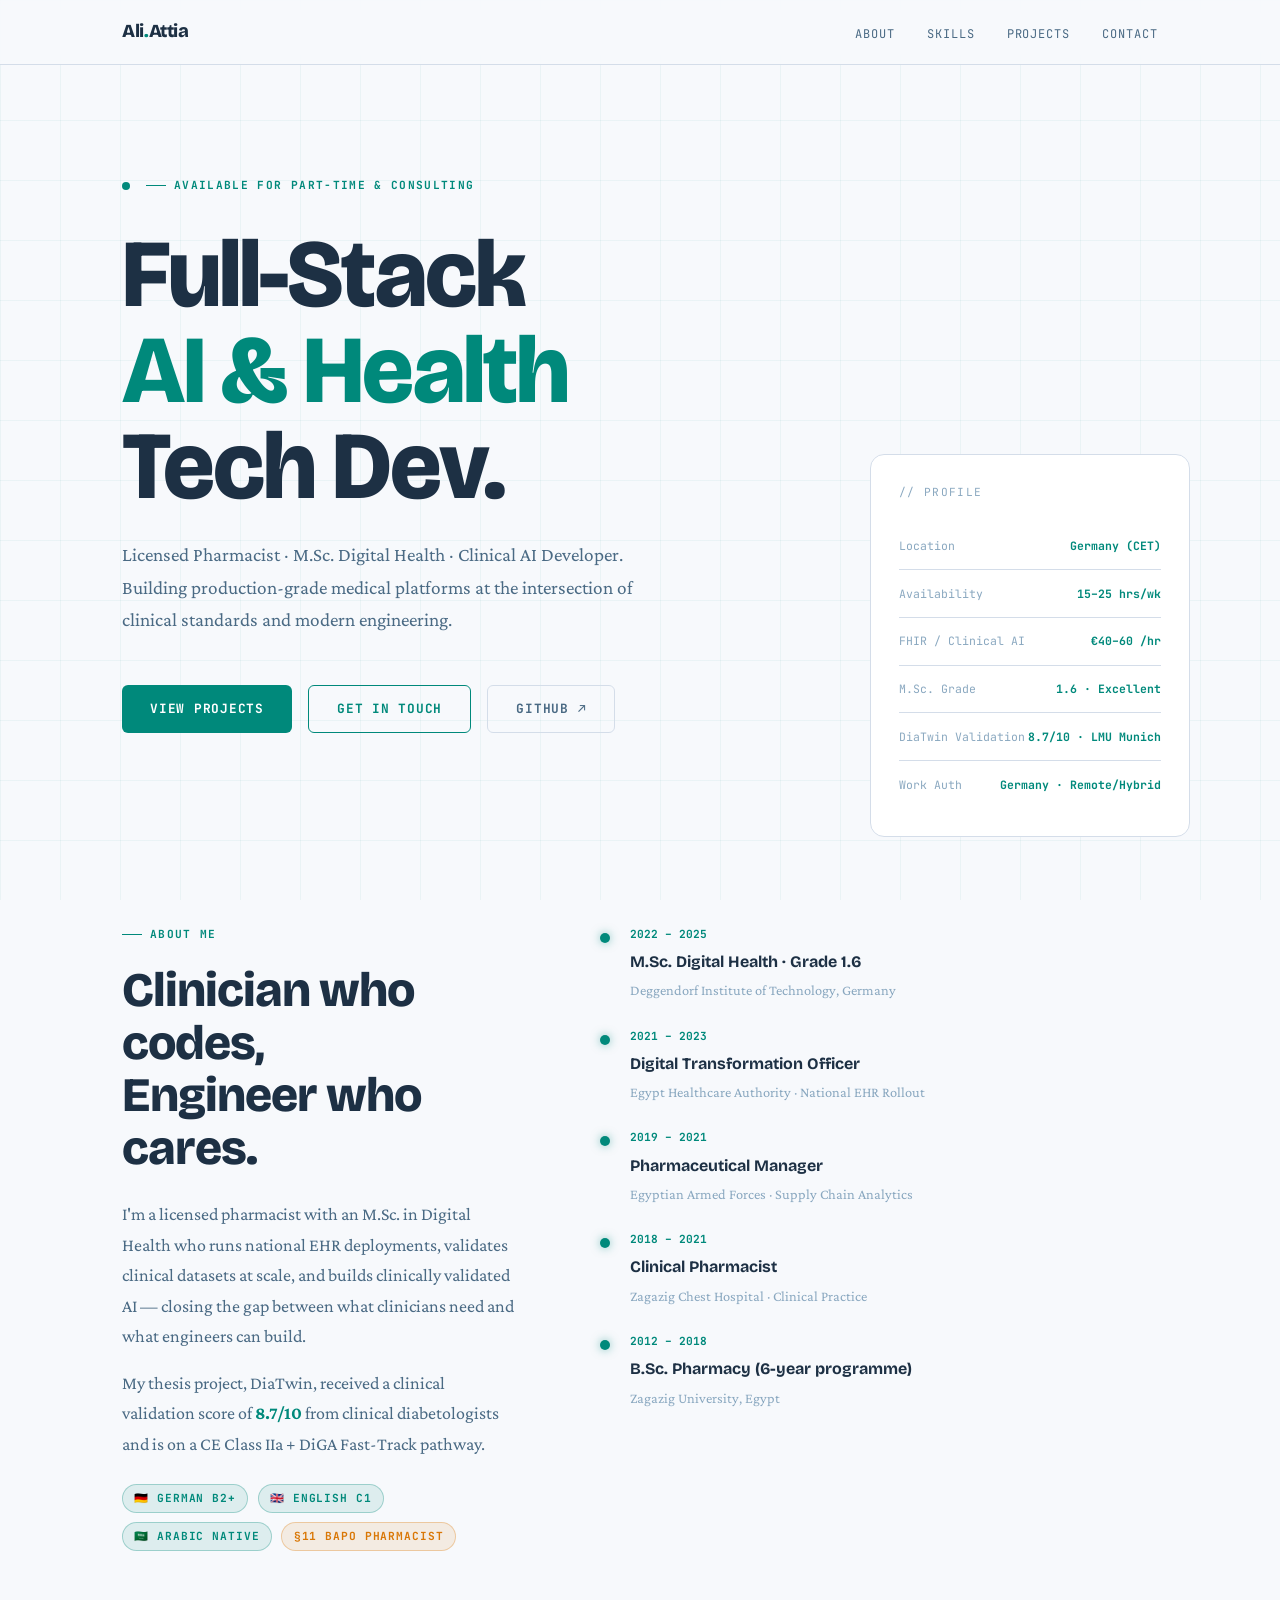
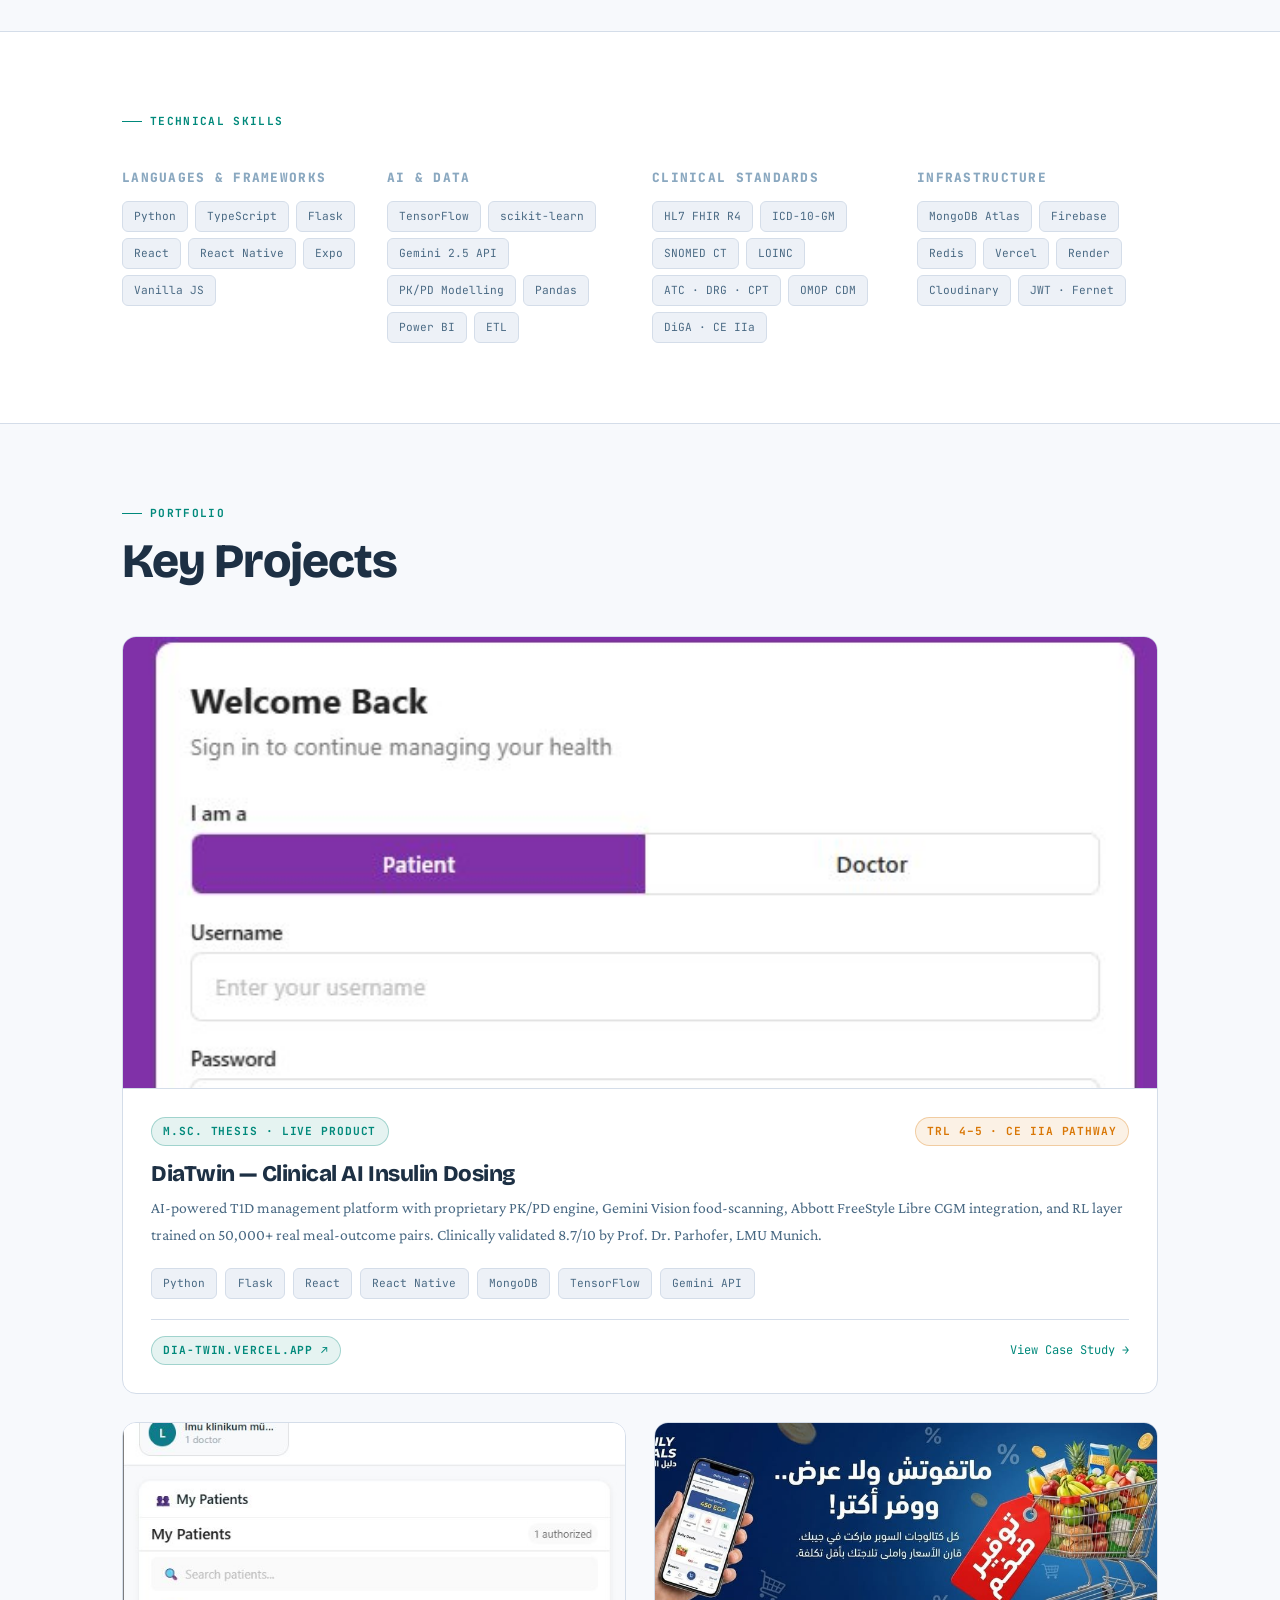
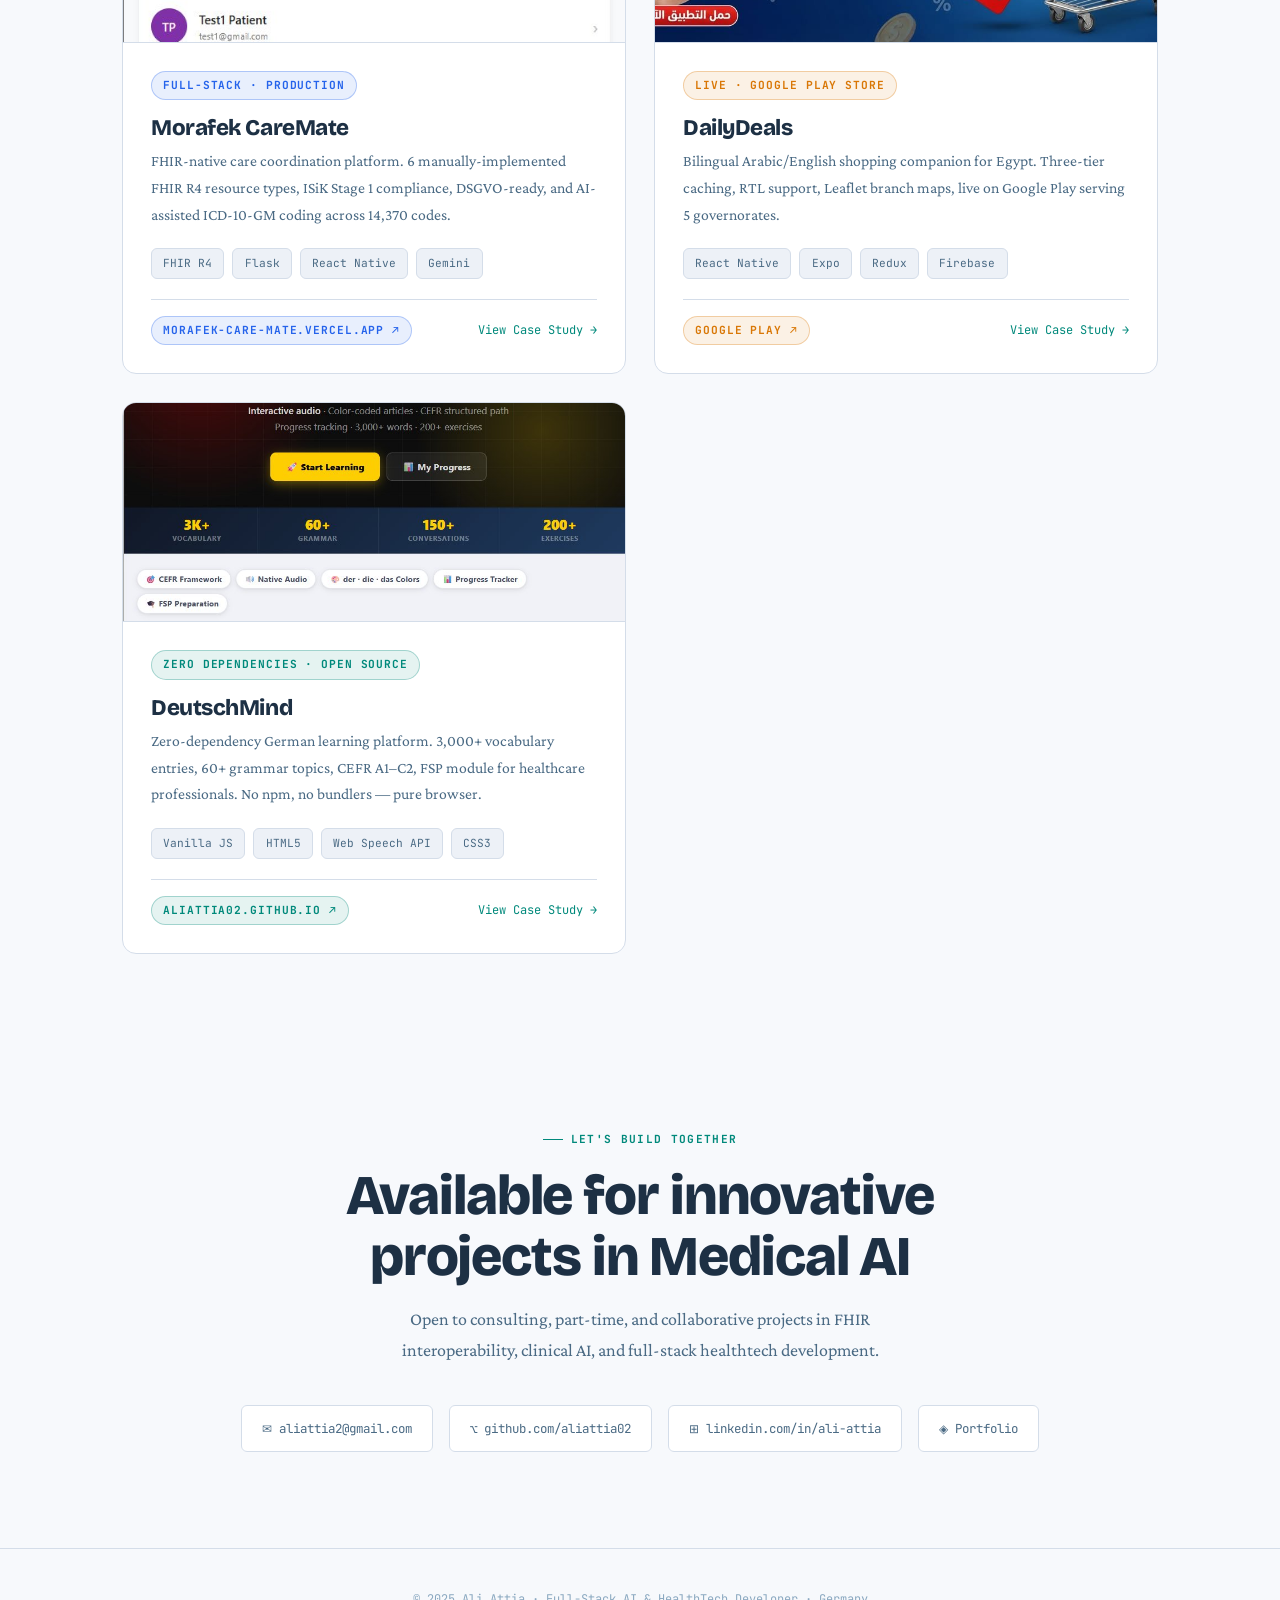
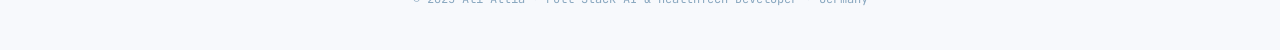
==== index.html @ bc8cb3c3 "Merge pull request #4 from aliattia02/copilot/update-images-in-doc-folder Redistribute docs/screensh" ====
<!DOCTYPE html>
<html lang="en">
<head>
  <meta charset="UTF-8" />
  <meta name="viewport" content="width=device-width, initial-scale=1.0" />
  <title>Ali Attia — Full-Stack AI & HealthTech Developer</title>
  <meta name="description" content="Licensed pharmacist and M.Sc. Digital Health graduate specialising in AI-powered medical platforms, FHIR R4 interoperability, and full-stack development." />
  <link rel="stylesheet" href="style.css" />
  <style>
    /* ── Hero ─────────────────────────────── */
    .hero {
      padding: 11rem 0 7rem;
      position: relative;
    }

    .hero-eyebrow {
      display: flex;
      align-items: center;
      gap: 1rem;
      margin-bottom: 2rem;
    }

    .online-dot {
      width: 8px;
      height: 8px;
      border-radius: 50%;
      background: var(--teal);
      animation: pulse 2.5s ease infinite;
    }

    .hero h1 {
      font-size: clamp(3rem, 8vw, 6rem);
      margin-bottom: 1.5rem;
      line-height: 1;
    }

    .hero h1 em {
      font-style: normal;
      color: var(--teal);
    }

    .hero-sub {
      font-size: 1.2rem;
      color: var(--text-2);
      max-width: 560px;
      margin-bottom: 3rem;
    }

    .hero-cta {
      display: flex;
      flex-wrap: wrap;
      gap: 1rem;
    }

    /* Right-side floating card */
    .hero-card {
      position: absolute;
      right: 0;
      top: 50%;
      transform: translateY(-50%);
      width: 320px;
      background: var(--bg-2);
      border: 1px solid var(--border);
      border-radius: 14px;
      padding: 1.75rem;
    }

    .hero-card-title {
      font-family: var(--font-mono);
      font-size: .7rem;
      color: var(--text-3);
      letter-spacing: .12em;
      text-transform: uppercase;
      margin-bottom: 1.25rem;
    }

    .hero-stat-row {
      display: flex;
      justify-content: space-between;
      padding: .85rem 0;
      border-bottom: 1px solid var(--border);
    }

    .hero-stat-row:last-child { border-bottom: none; }

    .hero-stat-key {
      font-family: var(--font-mono);
      font-size: .72rem;
      color: var(--text-3);
    }

    .hero-stat-val {
      font-family: var(--font-mono);
      font-size: .72rem;
      color: var(--teal);
      font-weight: 700;
    }

    /* ── About ────────────────────────────── */
    .about-grid {
      display: grid;
      grid-template-columns: 1fr 1.4fr;
      gap: 5rem;
      align-items: start;
    }

    .about-left h2 {
      font-size: clamp(2rem, 4vw, 3rem);
      margin-bottom: 1.5rem;
    }

    .about-left p {
      color: var(--text-2);
      margin-bottom: 1rem;
    }

    .badge-row {
      display: flex;
      flex-wrap: wrap;
      gap: .6rem;
      margin-top: 1.5rem;
    }

    .about-timeline {
      display: flex;
      flex-direction: column;
      gap: 1.5rem;
    }

    .timeline-item {
      display: flex;
      gap: 1.25rem;
      align-items: flex-start;
    }

    .timeline-dot {
      width: 10px;
      height: 10px;
      border-radius: 50%;
      background: var(--teal);
      margin-top: .5rem;
      flex-shrink: 0;
      box-shadow: 0 0 10px rgba(0,137,123,.5);
    }

    .timeline-year {
      font-family: var(--font-mono);
      font-size: .7rem;
      color: var(--teal);
      margin-bottom: .25rem;
      font-weight: 700;
    }

    .timeline-title {
      font-family: var(--font-head);
      font-weight: 700;
      font-size: 1rem;
      color: var(--white);
      margin-bottom: .2rem;
    }

    .timeline-org {
      font-size: .9rem;
      color: var(--text-3);
    }

    /* ── Skills ───────────────────────────── */
    .skills-section { background: var(--bg-2); border-top: 1px solid var(--border); border-bottom: 1px solid var(--border); }

    .skills-grid {
      display: grid;
      grid-template-columns: repeat(auto-fit, minmax(220px, 1fr));
      gap: 1.5rem;
    }

    .skill-group h4 {
      font-size: .8rem;
      font-family: var(--font-mono);
      color: var(--text-3);
      letter-spacing: .1em;
      text-transform: uppercase;
      margin-bottom: 1rem;
    }

    .skill-group .chips { gap: .4rem; }

    /* ── Projects ─────────────────────────── */
    .projects-grid {
      display: grid;
      grid-template-columns: repeat(2, 1fr);
      gap: 1.75rem;
    }

    .project-card {
      background: var(--bg-2);
      border: 1px solid var(--border);
      border-radius: 14px;
      overflow: hidden;
      transition: all .35s;
      text-decoration: none;
      display: block;
    }

    .project-card:hover {
      border-color: var(--teal-dim);
      transform: translateY(-6px);
      box-shadow: var(--glow);
    }

    .project-card.featured {
      grid-column: 1 / -1;
    }

    .project-thumb {
      width: 100%;
      aspect-ratio: 16/7;
      background: var(--bg-3);
      border-bottom: 1px solid var(--border);
      display: flex;
      align-items: center;
      justify-content: center;
      position: relative;
      overflow: hidden;
    }

    .project-thumb-inner {
      font-family: var(--font-mono);
      font-size: .7rem;
      color: var(--text-3);
      text-align: center;
    }

    .project-thumb-icon {
      font-size: 2.5rem;
      margin-bottom: .5rem;
      display: block;
    }

    /* Gradient accents per project */
    .project-card[data-color="teal"] .project-thumb {
      background: linear-gradient(135deg, #e8f5f3 0%, #b2dfdb 60%, #80cbc4 100%);
    }
    .project-card[data-color="blue"] .project-thumb {
      background: linear-gradient(135deg, #e8f0fe 0%, #c5d8f8 60%, #93b8f4 100%);
    }
    .project-card[data-color="amber"] .project-thumb {
      background: linear-gradient(135deg, #fef9e8 0%, #fde8b0 60%, #fcd57a 100%);
    }
    .project-card[data-color="green"] .project-thumb {
      background: linear-gradient(135deg, #e8f5e9 0%, #b3ddb6 60%, #81c784 100%);
    }

    .project-body {
      padding: 1.75rem;
    }

    .project-meta {
      display: flex;
      align-items: center;
      justify-content: space-between;
      margin-bottom: 1rem;
    }

    .project-body h3 {
      font-size: 1.4rem;
      margin-bottom: .5rem;
      color: var(--white);
    }

    .project-body p {
      font-size: .98rem;
      color: var(--text-2);
      margin-bottom: 1.25rem;
    }

    .project-footer {
      display: flex;
      align-items: center;
      justify-content: space-between;
      padding-top: 1rem;
      border-top: 1px solid var(--border);
    }

    .project-arrow {
      font-family: var(--font-mono);
      font-size: .75rem;
      color: var(--teal);
      display: flex;
      align-items: center;
      gap: .4rem;
    }

    /* ── Contact ──────────────────────────── */
    .contact-section {
      text-align: center;
      padding: 6rem 0;
    }

    .contact-section h2 {
      font-size: clamp(2rem, 5vw, 3.5rem);
      margin-bottom: 1rem;
    }

    .contact-section p {
      color: var(--text-2);
      max-width: 500px;
      margin: 0 auto 2.5rem;
    }

    .contact-links {
      display: flex;
      justify-content: center;
      flex-wrap: wrap;
      gap: 1rem;
    }

    .contact-item {
      display: flex;
      align-items: center;
      gap: .5rem;
      font-family: var(--font-mono);
      font-size: .78rem;
      color: var(--text-2);
      background: var(--bg-2);
      border: 1px solid var(--border);
      border-radius: var(--radius);
      padding: .75rem 1.25rem;
      transition: all .25s;
    }

    .contact-item:hover {
      color: var(--teal);
      border-color: var(--teal-dim);
      transform: translateY(-2px);
    }

    @media (max-width: 900px) {
      .about-grid { grid-template-columns: 1fr; gap: 3rem; }
      .projects-grid { grid-template-columns: 1fr; }
      .project-card.featured { grid-column: auto; }
      .hero-card { display: none; }
      .hero h1 { font-size: 2.8rem; }
    }
  </style>
</head>
<body>

  <!-- NAV -->
  <nav>
    <div class="nav-inner">
      <div class="nav-logo">Ali<span>.</span>Attia</div>
      <ul class="nav-links">
        <li><a href="#about">About</a></li>
        <li><a href="#skills">Skills</a></li>
        <li><a href="#projects">Projects</a></li>
        <li><a href="#contact">Contact</a></li>
      </ul>
    </div>
  </nav>

  <!-- HERO -->
  <section class="hero">
    <div class="container" style="position:relative;">
      <div class="hero-eyebrow fade-up">
        <div class="online-dot"></div>
        <span class="label" style="margin:0; font-size:.7rem;">Available for Part-Time &amp; Consulting</span>
      </div>

      <h1 class="fade-up-2">
        Full-Stack<br>
        <em>AI &amp; Health</em><br>
        Tech Dev.
      </h1>

      <p class="hero-sub fade-up-3">
        Licensed Pharmacist · M.Sc. Digital Health · Clinical AI Developer.
        Building production-grade medical platforms at the intersection of clinical
        standards and modern engineering.
      </p>

      <div class="hero-cta fade-up-4">
        <a href="#projects" class="btn btn-primary">View Projects</a>
        <a href="mailto:aliattia2@gmail.com" class="btn btn-outline">Get In Touch</a>
        <a href="https://github.com/aliattia02" target="_blank" rel="noopener" class="btn btn-ghost">GitHub ↗</a>
      </div>

      <!-- Floating info card -->
      <div class="hero-card fade-up-4">
        <div class="hero-card-title">// Profile</div>
        <div class="hero-stat-row">
          <span class="hero-stat-key">Location</span>
          <span class="hero-stat-val">Germany (CET)</span>
        </div>
        <div class="hero-stat-row">
          <span class="hero-stat-key">Availability</span>
          <span class="hero-stat-val">15–25 hrs/wk</span>
        </div>
        <div class="hero-stat-row">
          <span class="hero-stat-key">FHIR / Clinical AI</span>
          <span class="hero-stat-val">€40–60 /hr</span>
        </div>
        <div class="hero-stat-row">
          <span class="hero-stat-key">M.Sc. Grade</span>
          <span class="hero-stat-val">1.6 · Excellent</span>
        </div>
        <div class="hero-stat-row">
          <span class="hero-stat-key">DiaTwin Validation</span>
          <span class="hero-stat-val">8.7/10 · LMU Munich</span>
        </div>
        <div class="hero-stat-row">
          <span class="hero-stat-key">Work Auth</span>
          <span class="hero-stat-val">Germany · Remote/Hybrid</span>
        </div>
      </div>
    </div>
  </section>

  <!-- ABOUT -->
  <section id="about">
    <div class="container">
      <div class="about-grid">
        <div class="about-left">
          <div class="label" style="margin-bottom:1.25rem;">About Me</div>
          <h2>Clinician who codes,<br>Engineer who cares.</h2>
          <p>
            I'm a licensed pharmacist with an M.Sc. in Digital Health who runs national EHR
            deployments, validates clinical datasets at scale, and builds clinically validated
            AI — closing the gap between what clinicians need and what engineers can build.
          </p>
          <p>
            My thesis project, DiaTwin, received a clinical validation score of
            <strong style="color:var(--teal)">8.7/10</strong> from clinical diabetologists
            and is on a CE Class IIa + DiGA Fast-Track pathway.
          </p>
          <div class="badge-row">
            <span class="tag">🇩🇪 German B2+</span>
            <span class="tag">🇬🇧 English C1</span>
            <span class="tag">🇸🇦 Arabic Native</span>
            <span class="tag amber">§11 BApO Pharmacist</span>
          </div>
        </div>

        <div class="about-timeline">
          <div class="timeline-item">
            <div class="timeline-dot"></div>
            <div>
              <div class="timeline-year">2022 – 2025</div>
              <div class="timeline-title">M.Sc. Digital Health · Grade 1.6</div>
              <div class="timeline-org">Deggendorf Institute of Technology, Germany</div>
            </div>
          </div>
          <div class="timeline-item">
            <div class="timeline-dot"></div>
            <div>
              <div class="timeline-year">2021 – 2023</div>
              <div class="timeline-title">Digital Transformation Officer</div>
              <div class="timeline-org">Egypt Healthcare Authority · National EHR Rollout</div>
            </div>
          </div>
          <div class="timeline-item">
            <div class="timeline-dot"></div>
            <div>
              <div class="timeline-year">2019 – 2021</div>
              <div class="timeline-title">Pharmaceutical Manager</div>
              <div class="timeline-org">Egyptian Armed Forces · Supply Chain Analytics</div>
            </div>
          </div>
          <div class="timeline-item">
            <div class="timeline-dot"></div>
            <div>
              <div class="timeline-year">2018 – 2021</div>
              <div class="timeline-title">Clinical Pharmacist</div>
              <div class="timeline-org">Zagazig Chest Hospital · Clinical Practice</div>
            </div>
          </div>
          <div class="timeline-item">
            <div class="timeline-dot"></div>
            <div>
              <div class="timeline-year">2012 – 2018</div>
              <div class="timeline-title">B.Sc. Pharmacy (6-year programme)</div>
              <div class="timeline-org">Zagazig University, Egypt</div>
            </div>
          </div>
        </div>
      </div>
    </div>
  </section>

  <!-- SKILLS -->
  <section id="skills" class="skills-section">
    <div class="container">
      <div class="label" style="margin-bottom:2.5rem;">Technical Skills</div>
      <div class="skills-grid">
        <div class="skill-group">
          <h4>Languages &amp; Frameworks</h4>
          <div class="chips">
            <span class="chip">Python</span>
            <span class="chip">TypeScript</span>
            <span class="chip">Flask</span>
            <span class="chip">React</span>
            <span class="chip">React Native</span>
            <span class="chip">Expo</span>
            <span class="chip">Vanilla JS</span>
          </div>
        </div>
        <div class="skill-group">
          <h4>AI &amp; Data</h4>
          <div class="chips">
            <span class="chip">TensorFlow</span>
            <span class="chip">scikit-learn</span>
            <span class="chip">Gemini 2.5 API</span>
            <span class="chip">PK/PD Modelling</span>
            <span class="chip">Pandas</span>
            <span class="chip">Power BI</span>
            <span class="chip">ETL</span>
          </div>
        </div>
        <div class="skill-group">
          <h4>Clinical Standards</h4>
          <div class="chips">
            <span class="chip">HL7 FHIR R4</span>
            <span class="chip">ICD-10-GM</span>
            <span class="chip">SNOMED CT</span>
            <span class="chip">LOINC</span>
            <span class="chip">ATC · DRG · CPT</span>
            <span class="chip">OMOP CDM</span>
            <span class="chip">DiGA · CE IIa</span>
          </div>
        </div>
        <div class="skill-group">
          <h4>Infrastructure</h4>
          <div class="chips">
            <span class="chip">MongoDB Atlas</span>
            <span class="chip">Firebase</span>
            <span class="chip">Redis</span>
            <span class="chip">Vercel</span>
            <span class="chip">Render</span>
            <span class="chip">Cloudinary</span>
            <span class="chip">JWT · Fernet</span>
          </div>
        </div>
      </div>
    </div>
  </section>

  <!-- PROJECTS -->
  <section id="projects">
    <div class="container">
      <div class="label" style="margin-bottom:.75rem;">Portfolio</div>
      <h2 style="font-size:clamp(2rem,4vw,3rem); margin-bottom:3rem;">Key Projects</h2>

      <div class="projects-grid">

        <!-- DiaTwin — featured -->
        <a href="diatwin.html" class="project-card featured" data-color="teal">
          <div class="project-thumb">
            <img src="docs/screenshots/diatwin/diatwin-hero.png" alt="DiaTwin — Clinical AI Insulin Dosing" style="width:100%;height:100%;object-fit:cover;">
          </div>
          <div class="project-body">
            <div class="project-meta">
              <span class="tag">M.Sc. Thesis · Live Product</span>
              <span class="tag amber">TRL 4–5 · CE IIa Pathway</span>
            </div>
            <h3>DiaTwin — Clinical AI Insulin Dosing</h3>
            <p>
              AI-powered T1D management platform with proprietary PK/PD engine, Gemini Vision
              food-scanning, Abbott FreeStyle Libre CGM integration, and RL layer trained on
              50,000+ real meal-outcome pairs. Clinically validated 8.7/10 by Prof. Dr. Parhofer, LMU Munich.
            </p>
            <div class="chips" style="margin-bottom:1.25rem;">
              <span class="chip">Python</span><span class="chip">Flask</span><span class="chip">React</span>
              <span class="chip">React Native</span><span class="chip">MongoDB</span>
              <span class="chip">TensorFlow</span><span class="chip">Gemini API</span>
            </div>
            <div class="project-footer">
              <div class="chips">
                <span class="tag">dia-twin.vercel.app ↗</span>
              </div>
              <span class="project-arrow">View Case Study →</span>
            </div>
          </div>
        </a>

        <!-- Morafek CareMate -->
        <a href="morafek.html" class="project-card" data-color="blue">
          <div class="project-thumb">
            <img src="docs/screenshots/morafek/morafek-doctor-dashboard.png" alt="Morafek CareMate — Doctor Dashboard" style="width:100%;height:100%;object-fit:cover;">
          </div>
          <div class="project-body">
            <div class="project-meta">
              <span class="tag blue">Full-Stack · Production</span>
            </div>
            <h3>Morafek CareMate</h3>
            <p>
              FHIR-native care coordination platform. 6 manually-implemented FHIR R4 resource types,
              ISiK Stage 1 compliance, DSGVO-ready, and AI-assisted ICD-10-GM coding across 14,370 codes.
            </p>
            <div class="chips" style="margin-bottom:1.25rem;">
              <span class="chip">FHIR R4</span><span class="chip">Flask</span>
              <span class="chip">React Native</span><span class="chip">Gemini</span>
            </div>
            <div class="project-footer">
              <span class="tag blue">morafek-care-mate.vercel.app ↗</span>
              <span class="project-arrow">View Case Study →</span>
            </div>
          </div>
        </a>

        <!-- DailyDeals -->
        <a href="dailydeals.html" class="project-card" data-color="amber">
          <div class="project-thumb">
            <img src="docs/screenshots/dailydeals/dailydeals-hero.png" alt="DailyDeals — Smart Shopping Companion" style="width:100%;height:100%;object-fit:cover;">
          </div>
          <div class="project-body">
            <div class="project-meta">
              <span class="tag amber">Live · Google Play Store</span>
            </div>
            <h3>DailyDeals</h3>
            <p>
              Bilingual Arabic/English shopping companion for Egypt. Three-tier caching,
              RTL support, Leaflet branch maps, live on Google Play serving 5 governorates.
            </p>
            <div class="chips" style="margin-bottom:1.25rem;">
              <span class="chip">React Native</span><span class="chip">Expo</span>
              <span class="chip">Redux</span><span class="chip">Firebase</span>
            </div>
            <div class="project-footer">
              <span class="tag amber">Google Play ↗</span>
              <span class="project-arrow">View Case Study →</span>
            </div>
          </div>
        </a>

        <!-- DeutschMind -->
        <a href="deutschmind.html" class="project-card" data-color="green">
          <div class="project-thumb">
            <img src="docs/screenshots/deutschmind/deutschmind-hero.png" alt="DeutschMind — German Learning Platform" style="width:100%;height:100%;object-fit:cover;">
          </div>
          <div class="project-body">
            <div class="project-meta">
              <span class="tag">Zero Dependencies · Open Source</span>
            </div>
            <h3>DeutschMind</h3>
            <p>
              Zero-dependency German learning platform. 3,000+ vocabulary entries, 60+ grammar topics,
              CEFR A1–C2, FSP module for healthcare professionals. No npm, no bundlers — pure browser.
            </p>
            <div class="chips" style="margin-bottom:1.25rem;">
              <span class="chip">Vanilla JS</span><span class="chip">HTML5</span>
              <span class="chip">Web Speech API</span><span class="chip">CSS3</span>
            </div>
            <div class="project-footer">
              <span class="tag">aliattia02.github.io ↗</span>
              <span class="project-arrow">View Case Study →</span>
            </div>
          </div>
        </a>

      </div>
    </div>
  </section>

  <!-- CONTACT -->
  <section id="contact" class="contact-section">
    <div class="container">
      <div class="label" style="margin-bottom:1rem; justify-content:center;">Let's Build Together</div>
      <h2>Available for innovative<br>projects in Medical AI</h2>
      <p>
        Open to consulting, part-time, and collaborative projects in FHIR interoperability,
        clinical AI, and full-stack healthtech development.
      </p>
      <div class="contact-links">
        <a href="mailto:aliattia2@gmail.com" class="contact-item">
          ✉ aliattia2@gmail.com
        </a>
        <a href="https://github.com/aliattia02" target="_blank" rel="noopener" class="contact-item">
          ⌥ github.com/aliattia02
        </a>
        <a href="https://linkedin.com/in/ali-attia-74748bb4" target="_blank" rel="noopener" class="contact-item">
          ⊞ linkedin.com/in/ali-attia
        </a>
        <a href="https://aliattia02.github.io/Portfolio/" target="_blank" rel="noopener" class="contact-item">
          ◈ Portfolio
        </a>
      </div>
    </div>
  </section>

  <footer>
    <div class="container">
      <p>© 2025 Ali Attia · Full-Stack AI &amp; HealthTech Developer · Germany</p>
    </div>
  </footer>

</body>
</html>
---- style.css ----
/* ===========================
   ALI ATTIA — PORTFOLIO STYLES
   =========================== */

@import url('https://fonts.googleapis.com/css2?family=Bricolage+Grotesque:opsz,wght@12..96,300;12..96,400;12..96,500;12..96,700;12..96,800&family=Crimson+Pro:ital,wght@0,300;0,400;0,600;1,300;1,400&family=JetBrains+Mono:wght@400;500;700&display=swap');

/* ── Variables ──────────────────────────────────────── */
:root {
  --bg:         #f7f9fc;
  --bg-2:       #ffffff;
  --bg-3:       #edf1f7;
  --border:     #d4dde9;
  --border-2:   #b0c1d4;
  --teal:       #00897b;
  --teal-dim:   #006b60;
  --blue:       #2563eb;
  --amber:      #d97706;
  --red:        #dc2626;
  --text:       #1d3044;
  --text-2:     #4a6a84;
  --text-3:     #8aa8c0;
  --white:      #1d3044;
  --font-head:  'Bricolage Grotesque', sans-serif;
  --font-body:  'Crimson Pro', serif;
  --font-mono:  'JetBrains Mono', monospace;
  --radius:     6px;
  --glow:       0 0 30px rgba(0, 137, 123, 0.15);
  --glow-blue:  0 0 30px rgba(37, 99, 235, 0.15);
}

/* ── Reset & Base ──────────────────────────────────── */
*, *::before, *::after { box-sizing: border-box; margin: 0; padding: 0; }

html { scroll-behavior: smooth; }

body {
  background: var(--bg);
  color: var(--text);
  font-family: var(--font-body);
  font-size: 18px;
  line-height: 1.7;
  min-height: 100vh;
  overflow-x: hidden;
}

a { color: var(--teal); text-decoration: none; transition: color .2s; }
a:hover { color: var(--white); }

img { max-width: 100%; display: block; }

/* ── Grid Background ───────────────────────────────── */
body::before {
  content: '';
  position: fixed;
  inset: 0;
  background-image:
    linear-gradient(rgba(0,137,123,.05) 1px, transparent 1px),
    linear-gradient(90deg, rgba(0,137,123,.05) 1px, transparent 1px);
  background-size: 60px 60px;
  pointer-events: none;
  z-index: 0;
}

/* ── Layout ────────────────────────────────────────── */
.container {
  max-width: 1100px;
  margin: 0 auto;
  padding: 0 2rem;
  position: relative;
  z-index: 1;
}

section { padding: 5rem 0; }

/* ── NAV ───────────────────────────────────────────── */
nav {
  position: fixed;
  top: 0; left: 0; right: 0;
  z-index: 100;
  background: rgba(247, 249, 252, .92);
  backdrop-filter: blur(16px);
  border-bottom: 1px solid var(--border);
}

.nav-inner {
  max-width: 1100px;
  margin: 0 auto;
  padding: 0 2rem;
  height: 64px;
  display: flex;
  align-items: center;
  justify-content: space-between;
}

.nav-logo {
  font-family: var(--font-head);
  font-weight: 800;
  font-size: 1.15rem;
  color: var(--white);
  letter-spacing: -.02em;
}

.nav-logo span { color: var(--teal); }

.nav-links {
  display: flex;
  gap: 2rem;
  list-style: none;
}

.nav-links a {
  font-family: var(--font-mono);
  font-size: .75rem;
  color: var(--text-2);
  letter-spacing: .08em;
  text-transform: uppercase;
  transition: color .2s;
}

.nav-links a:hover { color: var(--teal); }

/* ── Utility Classes ───────────────────────────────── */
.tag {
  display: inline-flex;
  align-items: center;
  gap: .35rem;
  font-family: var(--font-mono);
  font-size: .7rem;
  font-weight: 700;
  letter-spacing: .08em;
  text-transform: uppercase;
  padding: .25rem .7rem;
  border-radius: 99px;
  background: rgba(0,137,123,.1);
  border: 1px solid rgba(0,137,123,.3);
  color: var(--teal);
}

.tag.blue {
  background: rgba(37,99,235,.1);
  border-color: rgba(37,99,235,.3);
  color: var(--blue);
}

.tag.amber {
  background: rgba(217,119,6,.1);
  border-color: rgba(217,119,6,.3);
  color: var(--amber);
}

.label {
  font-family: var(--font-mono);
  font-size: .7rem;
  font-weight: 700;
  letter-spacing: .12em;
  text-transform: uppercase;
  color: var(--teal);
  display: flex;
  align-items: center;
  gap: .5rem;
}

.label::before {
  content: '';
  display: inline-block;
  width: 20px;
  height: 1px;
  background: var(--teal);
}

h1, h2, h3, h4 {
  font-family: var(--font-head);
  font-weight: 800;
  line-height: 1.1;
  color: var(--white);
  letter-spacing: -.02em;
}

.card {
  background: var(--bg-2);
  border: 1px solid var(--border);
  border-radius: 12px;
  padding: 2rem;
  transition: border-color .3s, transform .3s, box-shadow .3s;
}

.card:hover {
  border-color: var(--border-2);
  transform: translateY(-4px);
  box-shadow: var(--glow);
}

.divider {
  width: 100%;
  height: 1px;
  background: linear-gradient(90deg, transparent, var(--border), transparent);
  margin: 2rem 0;
}

/* ── Buttons ───────────────────────────────────────── */
.btn {
  display: inline-flex;
  align-items: center;
  gap: .5rem;
  padding: .75rem 1.75rem;
  border-radius: var(--radius);
  font-family: var(--font-mono);
  font-size: .8rem;
  font-weight: 700;
  letter-spacing: .06em;
  text-transform: uppercase;
  cursor: pointer;
  border: none;
  transition: all .25s;
}

.btn-primary {
  background: var(--teal);
  color: #ffffff;
}

.btn-primary:hover {
  background: #00a896;
  color: #ffffff;
  box-shadow: 0 0 20px rgba(0,137,123,.35);
  transform: translateY(-2px);
}

.btn-outline {
  background: transparent;
  color: var(--teal);
  border: 1px solid var(--teal);
}

.btn-outline:hover {
  background: rgba(0,137,123,.08);
  color: var(--teal);
  box-shadow: 0 0 20px rgba(0,137,123,.2);
  transform: translateY(-2px);
}

.btn-ghost {
  background: transparent;
  color: var(--text-2);
  border: 1px solid var(--border);
}

.btn-ghost:hover {
  background: var(--bg-3);
  color: var(--text);
  border-color: var(--border-2);
  transform: translateY(-2px);
}

/* ── Skill Chips ───────────────────────────────────── */
.chips {
  display: flex;
  flex-wrap: wrap;
  gap: .5rem;
}

.chip {
  font-family: var(--font-mono);
  font-size: .7rem;
  padding: .3rem .7rem;
  border-radius: var(--radius);
  background: var(--bg-3);
  border: 1px solid var(--border);
  color: var(--text-2);
  transition: all .2s;
}

.chip:hover {
  border-color: var(--teal);
  color: var(--teal);
}

/* ── Image Placeholder ─────────────────────────────── */
.img-placeholder {
  width: 100%;
  aspect-ratio: 16/9;
  background: var(--bg-3);
  border: 2px dashed var(--border-2);
  border-radius: 10px;
  display: flex;
  flex-direction: column;
  align-items: center;
  justify-content: center;
  gap: .75rem;
  color: var(--text-3);
  font-family: var(--font-mono);
  font-size: .75rem;
  text-align: center;
  padding: 1.5rem;
  position: relative;
  overflow: hidden;
}

.img-placeholder::before {
  content: '';
  position: absolute;
  inset: 0;
  background: linear-gradient(135deg, rgba(0,137,123,.04), rgba(37,99,235,.04));
}

.img-placeholder svg {
  width: 36px;
  height: 36px;
  opacity: .3;
  flex-shrink: 0;
}

.img-placeholder p {
  position: relative;
  z-index: 1;
}

/* ── Project Screenshots ──────────────────────────── */
.proj-screenshot {
  width: 100%;
  display: block;
  border-radius: 10px;
  border: 1px solid var(--border);
  object-fit: cover;
}

/* ── Stat Block ────────────────────────────────────── */
.stat-grid {
  display: grid;
  grid-template-columns: repeat(auto-fit, minmax(160px, 1fr));
  gap: 1.5rem;
}

.stat-block {
  text-align: center;
  padding: 1.5rem 1rem;
  background: var(--bg-2);
  border: 1px solid var(--border);
  border-radius: 10px;
}

.stat-num {
  font-family: var(--font-head);
  font-size: 2.2rem;
  font-weight: 800;
  color: var(--teal);
  display: block;
  line-height: 1;
  margin-bottom: .5rem;
}

.stat-label {
  font-family: var(--font-mono);
  font-size: .7rem;
  color: var(--text-3);
  letter-spacing: .08em;
  text-transform: uppercase;
}

/* ── Feature Grid ──────────────────────────────────── */
.feature-grid {
  display: grid;
  grid-template-columns: repeat(auto-fit, minmax(280px, 1fr));
  gap: 1.5rem;
}

.feature-card {
  background: var(--bg-2);
  border: 1px solid var(--border);
  border-radius: 10px;
  padding: 1.75rem;
  transition: all .3s;
}

.feature-card:hover {
  border-color: var(--teal-dim);
  box-shadow: var(--glow);
}

.feature-icon {
  width: 44px;
  height: 44px;
  background: rgba(0,137,123,.1);
  border: 1px solid rgba(0,137,123,.25);
  border-radius: 10px;
  display: flex;
  align-items: center;
  justify-content: center;
  margin-bottom: 1rem;
  font-size: 1.2rem;
}

.feature-card h4 {
  font-size: 1rem;
  font-weight: 700;
  margin-bottom: .5rem;
  color: var(--white);
}

.feature-card p {
  font-size: .95rem;
  color: var(--text-2);
  line-height: 1.6;
}

/* ── Two-col layout ────────────────────────────────── */
.two-col {
  display: grid;
  grid-template-columns: 1fr 1fr;
  gap: 3rem;
  align-items: center;
}

.two-col.reverse { direction: rtl; }
.two-col.reverse > * { direction: ltr; }

/* ── Footer ────────────────────────────────────────── */
footer {
  border-top: 1px solid var(--border);
  padding: 2.5rem 0;
  text-align: center;
}

footer p {
  font-family: var(--font-mono);
  font-size: .75rem;
  color: var(--text-3);
}

/* ── Back link ─────────────────────────────────────── */
.back-link {
  display: inline-flex;
  align-items: center;
  gap: .5rem;
  font-family: var(--font-mono);
  font-size: .75rem;
  color: var(--text-2);
  text-transform: uppercase;
  letter-spacing: .08em;
  transition: color .2s;
  margin-bottom: 3rem;
}

.back-link:hover { color: var(--teal); }

/* ── Project hero ──────────────────────────────────── */
.proj-hero {
  padding: 10rem 0 5rem;
}

.proj-hero .label { margin-bottom: 1.5rem; }

.proj-hero h1 {
  font-size: clamp(2.5rem, 6vw, 4.5rem);
  margin-bottom: 1.25rem;
}

.proj-hero p.lead {
  font-size: 1.2rem;
  color: var(--text-2);
  max-width: 600px;
  margin-bottom: 2rem;
}

.proj-links {
  display: flex;
  flex-wrap: wrap;
  gap: 1rem;
  margin-bottom: 2.5rem;
}

/* ── Responsive ────────────────────────────────────── */
@media (max-width: 768px) {
  .two-col { grid-template-columns: 1fr; }
  .two-col.reverse { direction: ltr; }
  .nav-links { display: none; }
  section { padding: 3.5rem 0; }
}

/* ── Animations ────────────────────────────────────── */
@keyframes fadeUp {
  from { opacity: 0; transform: translateY(24px); }
  to   { opacity: 1; transform: translateY(0); }
}

.fade-up { animation: fadeUp .7s ease both; }
.fade-up-2 { animation: fadeUp .7s ease .15s both; }
.fade-up-3 { animation: fadeUp .7s ease .3s both; }
.fade-up-4 { animation: fadeUp .7s ease .45s both; }

@keyframes pulse {
  0%, 100% { opacity: .6; }
  50%       { opacity: 1; }
}

.pulse { animation: pulse 2.5s ease infinite; }
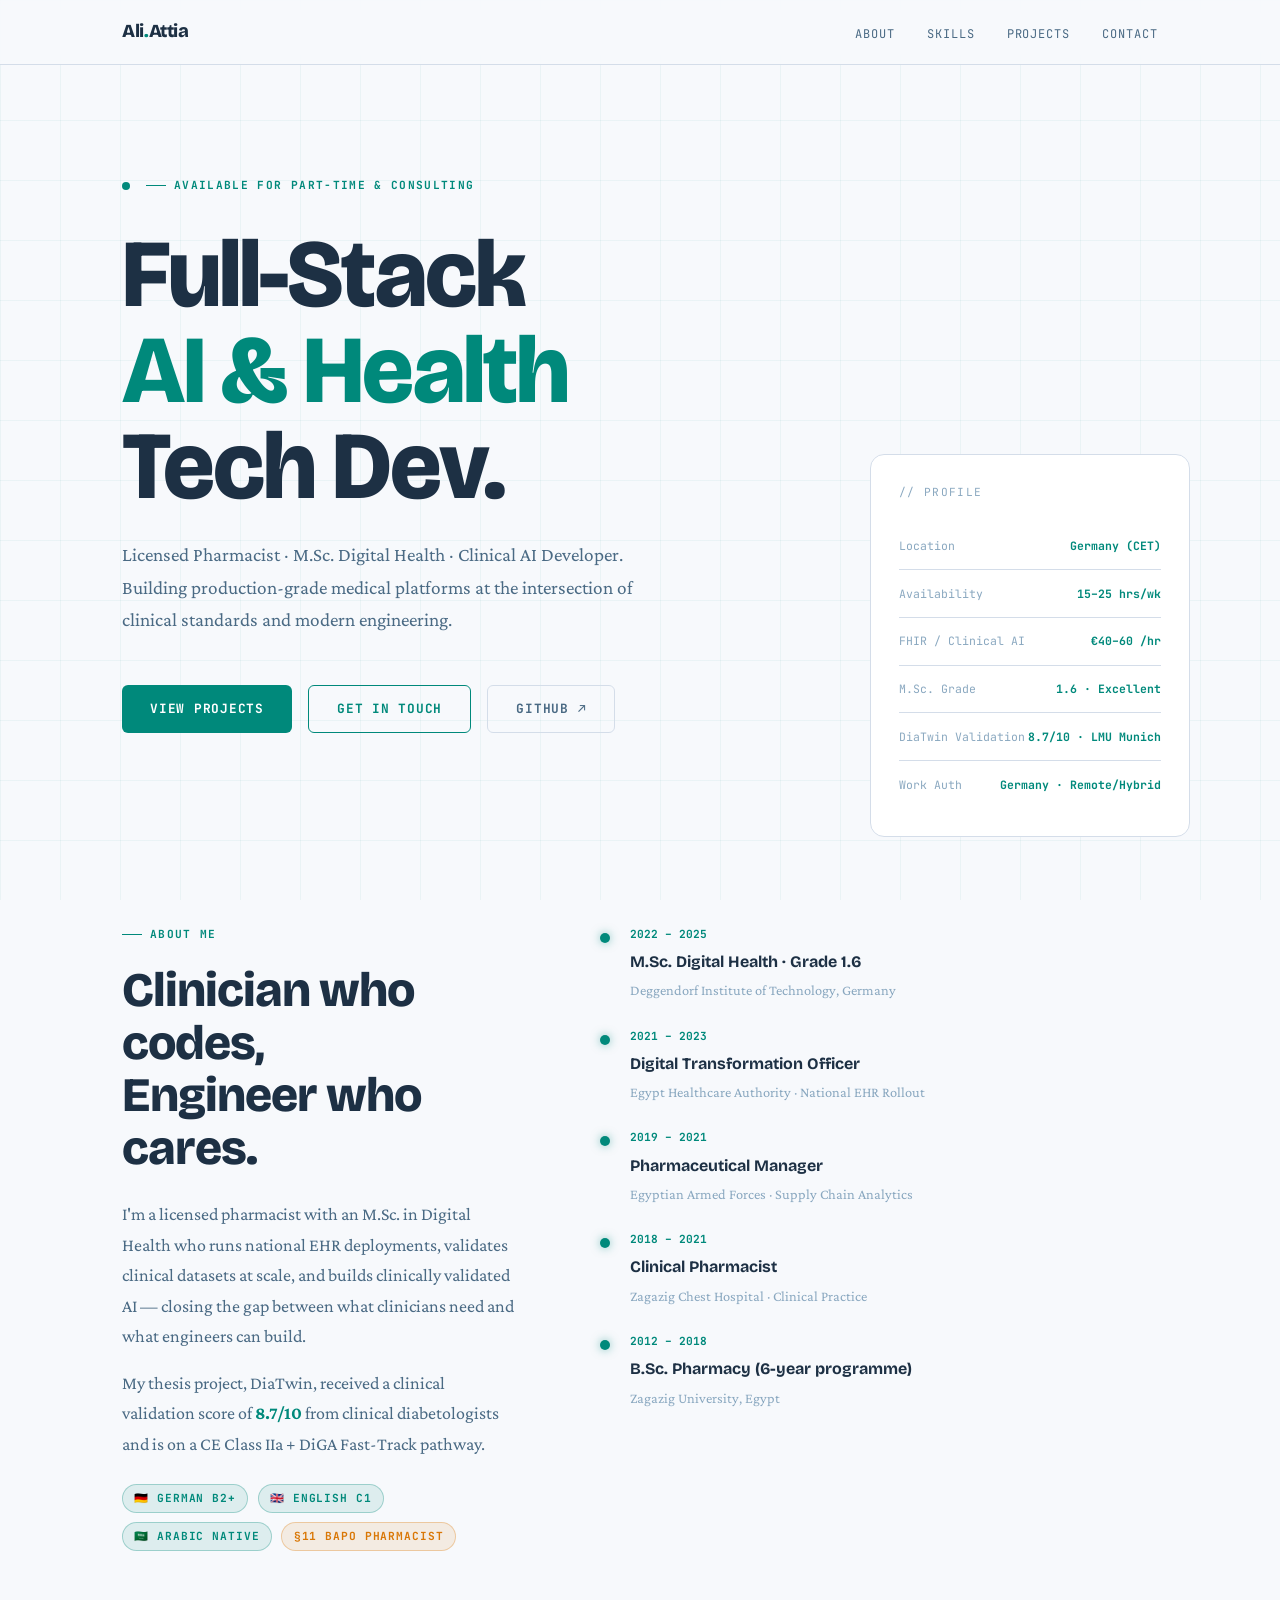
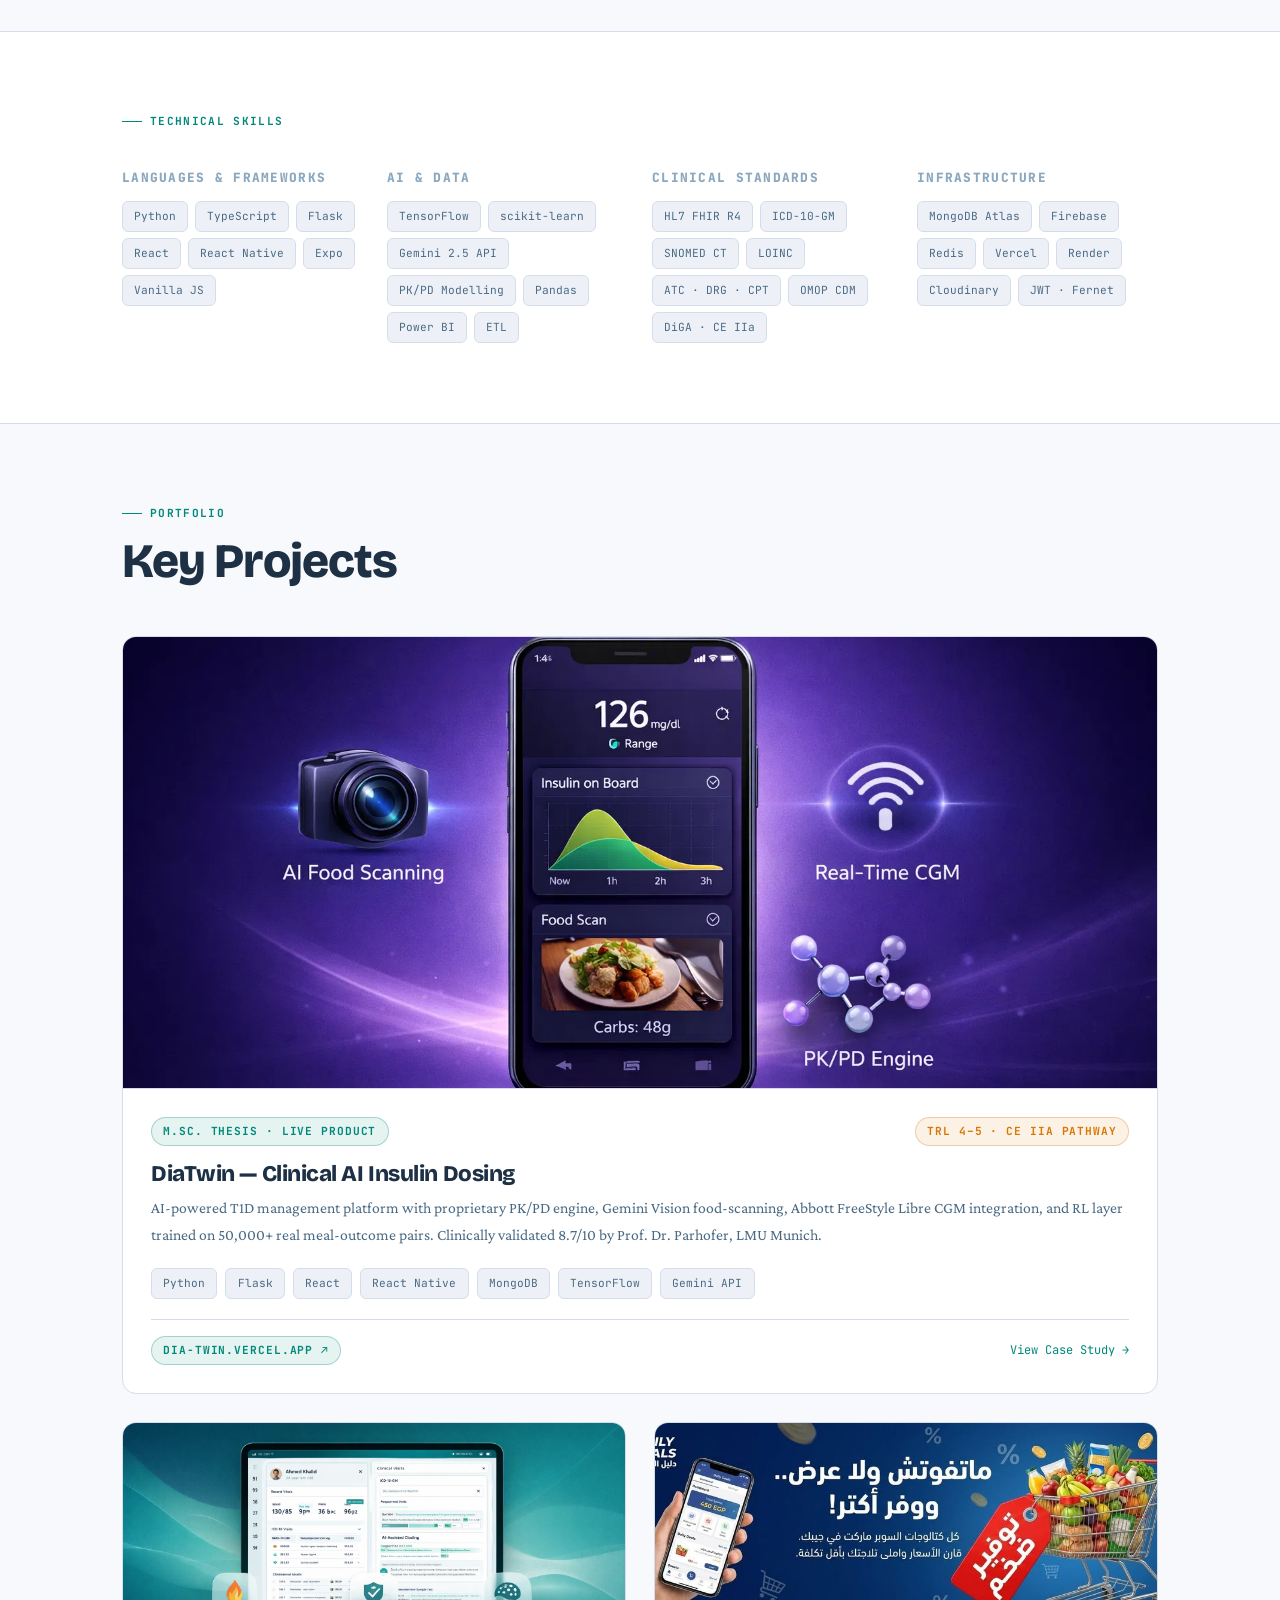
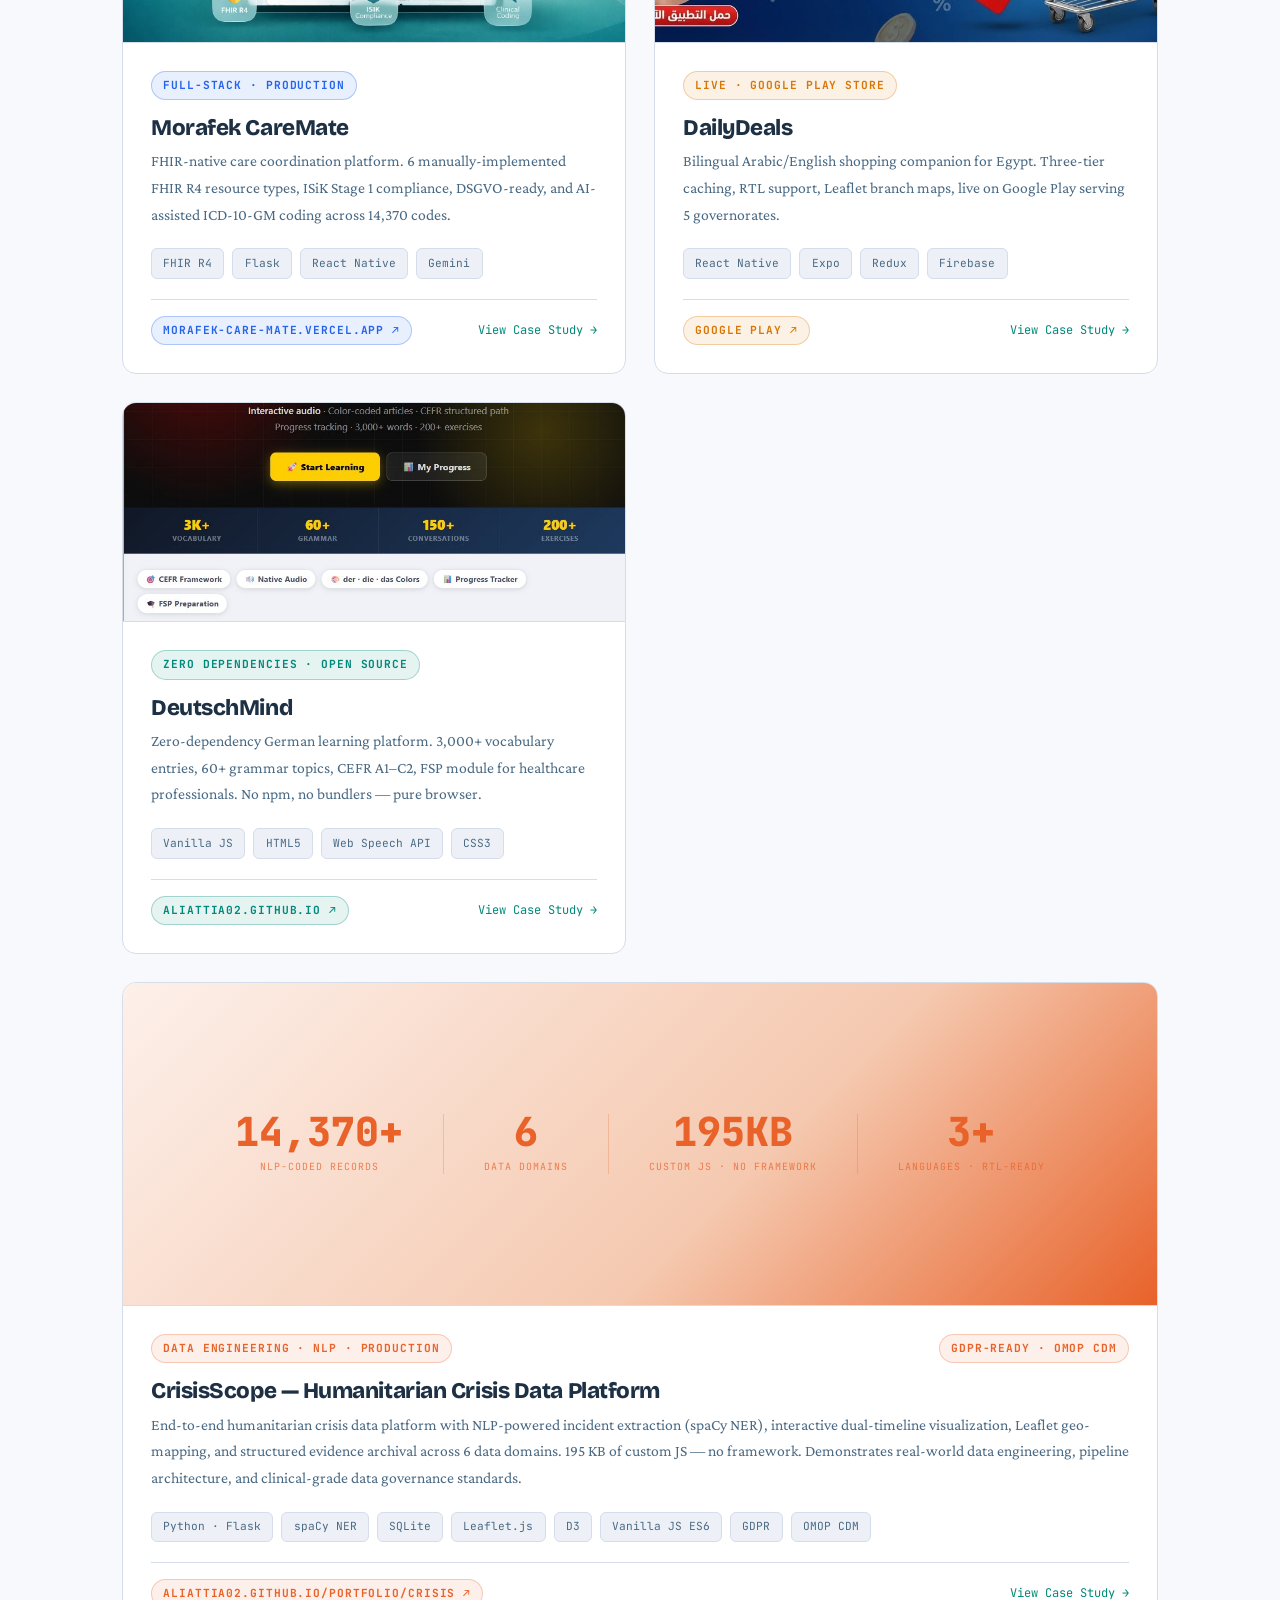
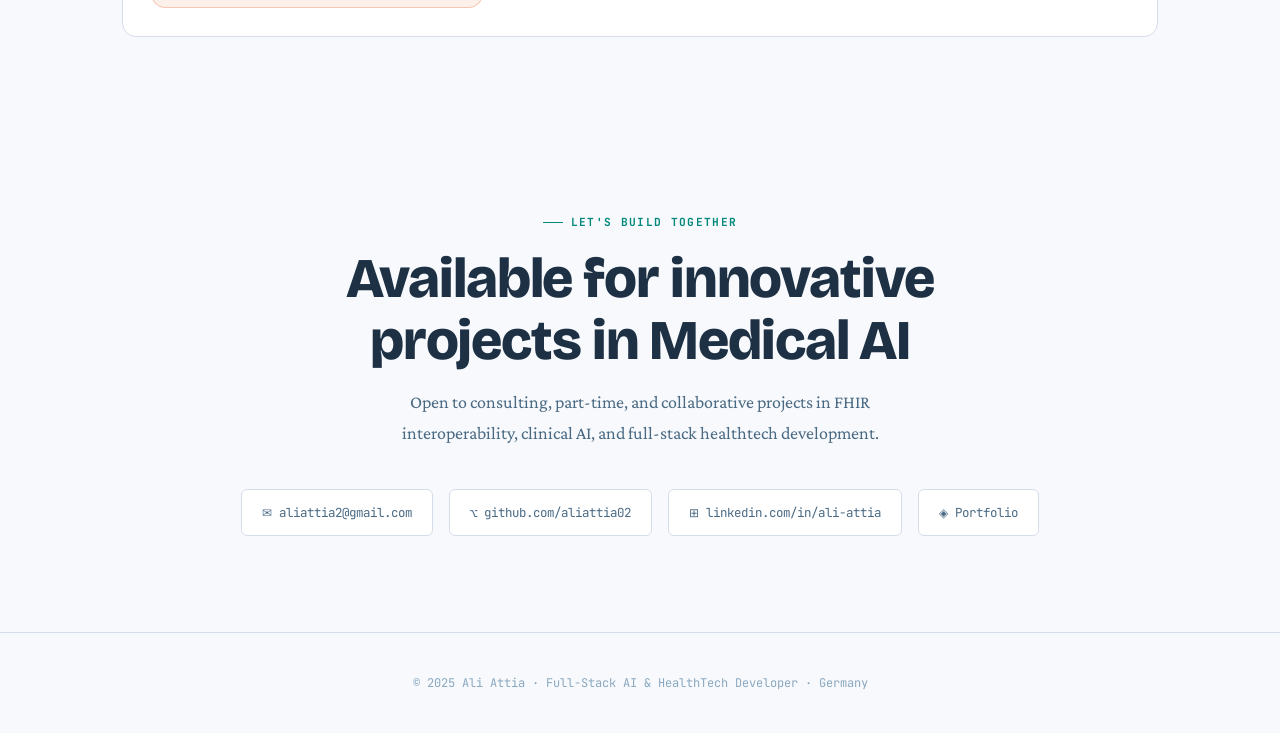
==== commit ed88cc47: "Update index.html" ====
--- a/index.html
+++ b/index.html
@@ -248,6 +248,9 @@
     }
     .project-card[data-color="green"] .project-thumb {
       background: linear-gradient(135deg, #e8f5e9 0%, #b3ddb6 60%, #81c784 100%);
+    }
+    .project-card[data-color="crisis"] .project-thumb {
+      background: linear-gradient(135deg, #fdf0ea 0%, #f5c9b0 60%, #e8622a 100%);
     }
 
     .project-body {
@@ -656,6 +659,56 @@
           </div>
         </a>
 
+        <!-- CrisisScope — spans full width -->
+        <a href="crisis.html" class="project-card" data-color="crisis" style="grid-column:1/-1;">
+          <div class="project-thumb" style="aspect-ratio:16/5; position:relative; overflow:hidden;">
+            <div style="position:absolute;inset:0;display:flex;align-items:center;justify-content:center;gap:2.5rem;padding:2rem;flex-wrap:wrap;">
+              <div style="text-align:center;">
+                <div style="font-family:'JetBrains Mono',monospace;font-size:2.5rem;font-weight:800;color:#e8622a;line-height:1;">14,370+</div>
+                <div style="font-family:'JetBrains Mono',monospace;font-size:.62rem;color:rgba(232,98,42,.75);letter-spacing:.1em;text-transform:uppercase;margin-top:.4rem;">NLP-Coded Records</div>
+              </div>
+              <div style="width:1px;height:60px;background:rgba(232,98,42,.25);"></div>
+              <div style="text-align:center;">
+                <div style="font-family:'JetBrains Mono',monospace;font-size:2.5rem;font-weight:800;color:#e8622a;line-height:1;">6</div>
+                <div style="font-family:'JetBrains Mono',monospace;font-size:.62rem;color:rgba(232,98,42,.75);letter-spacing:.1em;text-transform:uppercase;margin-top:.4rem;">Data Domains</div>
+              </div>
+              <div style="width:1px;height:60px;background:rgba(232,98,42,.25);"></div>
+              <div style="text-align:center;">
+                <div style="font-family:'JetBrains Mono',monospace;font-size:2.5rem;font-weight:800;color:#e8622a;line-height:1;">195KB</div>
+                <div style="font-family:'JetBrains Mono',monospace;font-size:.62rem;color:rgba(232,98,42,.75);letter-spacing:.1em;text-transform:uppercase;margin-top:.4rem;">Custom JS · No Framework</div>
+              </div>
+              <div style="width:1px;height:60px;background:rgba(232,98,42,.25);"></div>
+              <div style="text-align:center;">
+                <div style="font-family:'JetBrains Mono',monospace;font-size:2.5rem;font-weight:800;color:#e8622a;line-height:1;">3+</div>
+                <div style="font-family:'JetBrains Mono',monospace;font-size:.62rem;color:rgba(232,98,42,.75);letter-spacing:.1em;text-transform:uppercase;margin-top:.4rem;">Languages · RTL-Ready</div>
+              </div>
+            </div>
+          </div>
+          <div class="project-body">
+            <div class="project-meta">
+              <span class="tag" style="background:rgba(232,98,42,.1);color:#e8622a;border-color:rgba(232,98,42,.28);">Data Engineering · NLP · Production</span>
+              <span class="tag" style="background:rgba(232,98,42,.1);color:#e8622a;border-color:rgba(232,98,42,.28);">GDPR-Ready · OMOP CDM</span>
+            </div>
+            <h3>CrisisScope — Humanitarian Crisis Data Platform</h3>
+            <p>
+              End-to-end humanitarian crisis data platform with NLP-powered incident extraction (spaCy NER),
+              interactive dual-timeline visualization, Leaflet geo-mapping, and structured evidence archival
+              across 6 data domains. 195 KB of custom JS — no framework. Demonstrates real-world data engineering,
+              pipeline architecture, and clinical-grade data governance standards.
+            </p>
+            <div class="chips" style="margin-bottom:1.25rem;">
+              <span class="chip">Python · Flask</span><span class="chip">spaCy NER</span>
+              <span class="chip">SQLite</span><span class="chip">Leaflet.js</span>
+              <span class="chip">D3</span><span class="chip">Vanilla JS ES6</span>
+              <span class="chip">GDPR</span><span class="chip">OMOP CDM</span>
+            </div>
+            <div class="project-footer">
+              <span class="tag" style="background:rgba(232,98,42,.1);color:#e8622a;border-color:rgba(232,98,42,.28);">aliattia02.github.io/Portfolio/crisis ↗</span>
+              <span class="project-arrow">View Case Study →</span>
+            </div>
+          </div>
+        </a>
+
       </div>
     </div>
   </section>
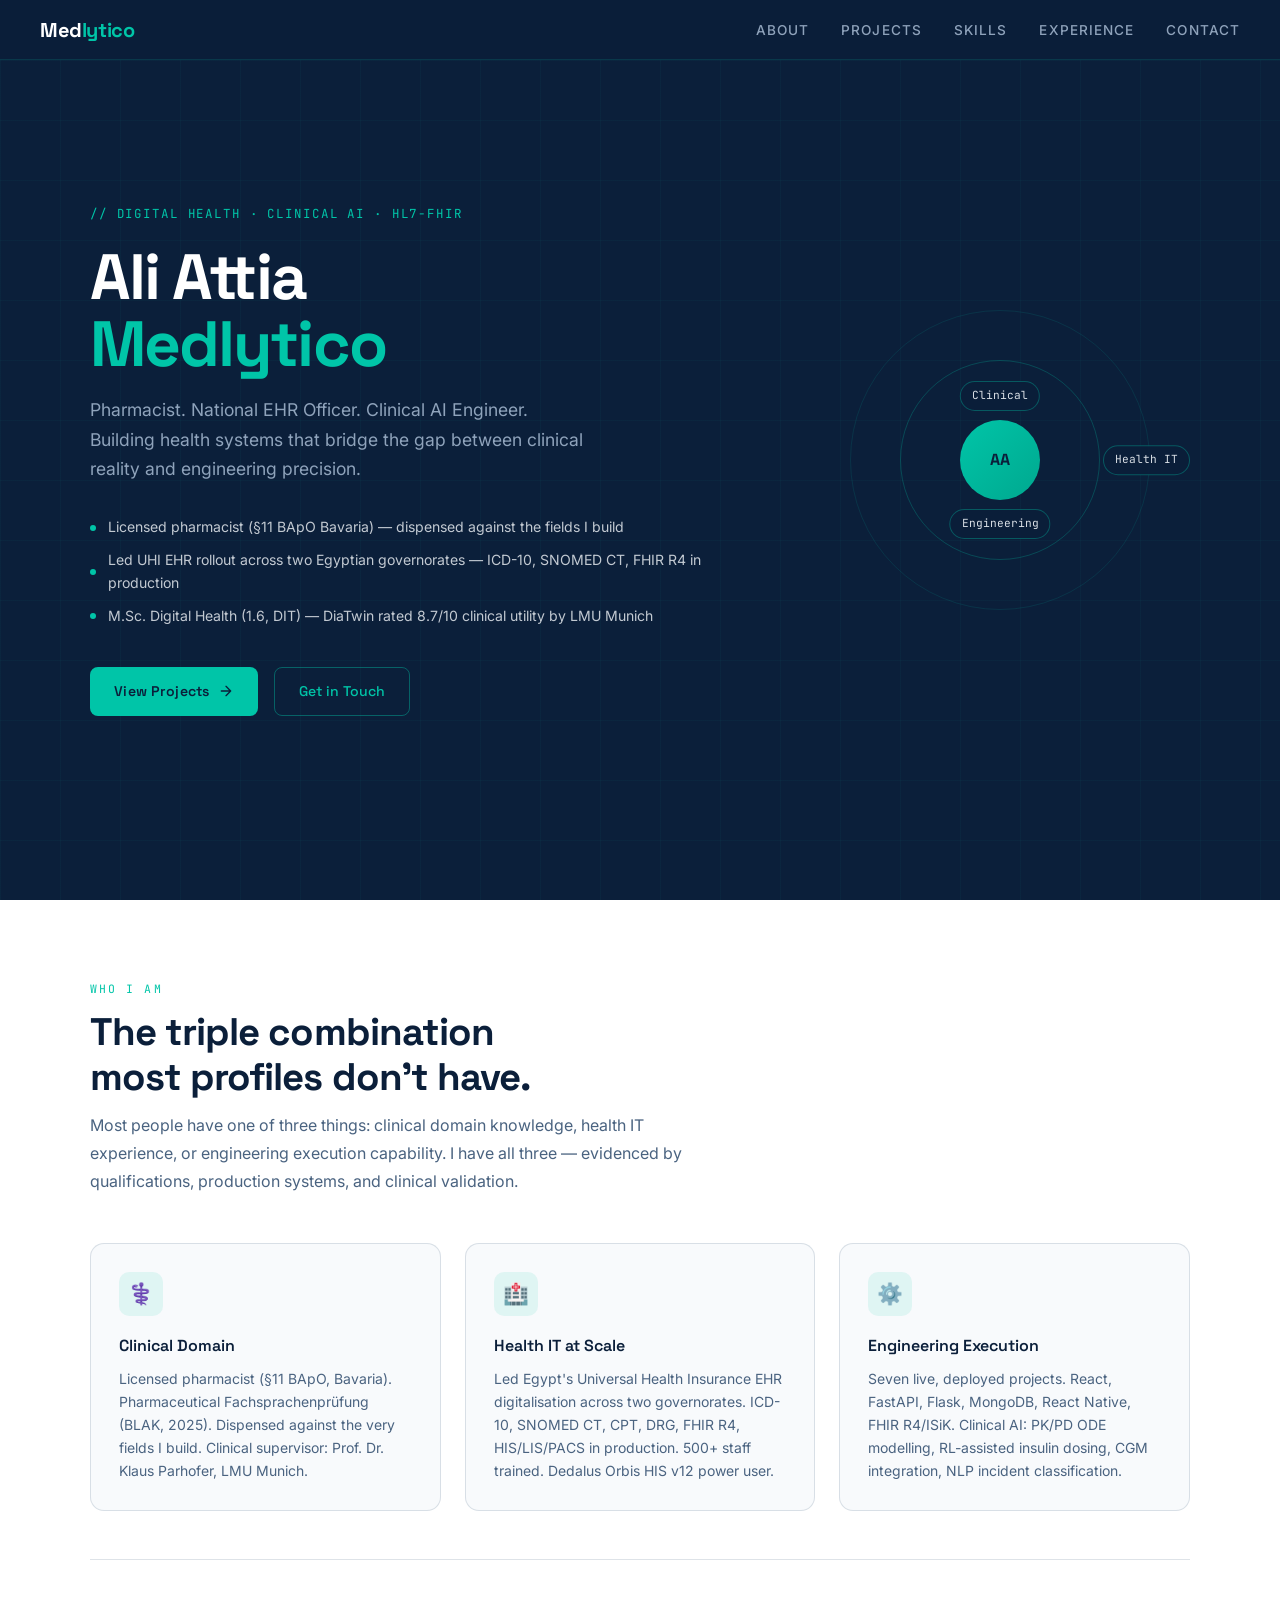
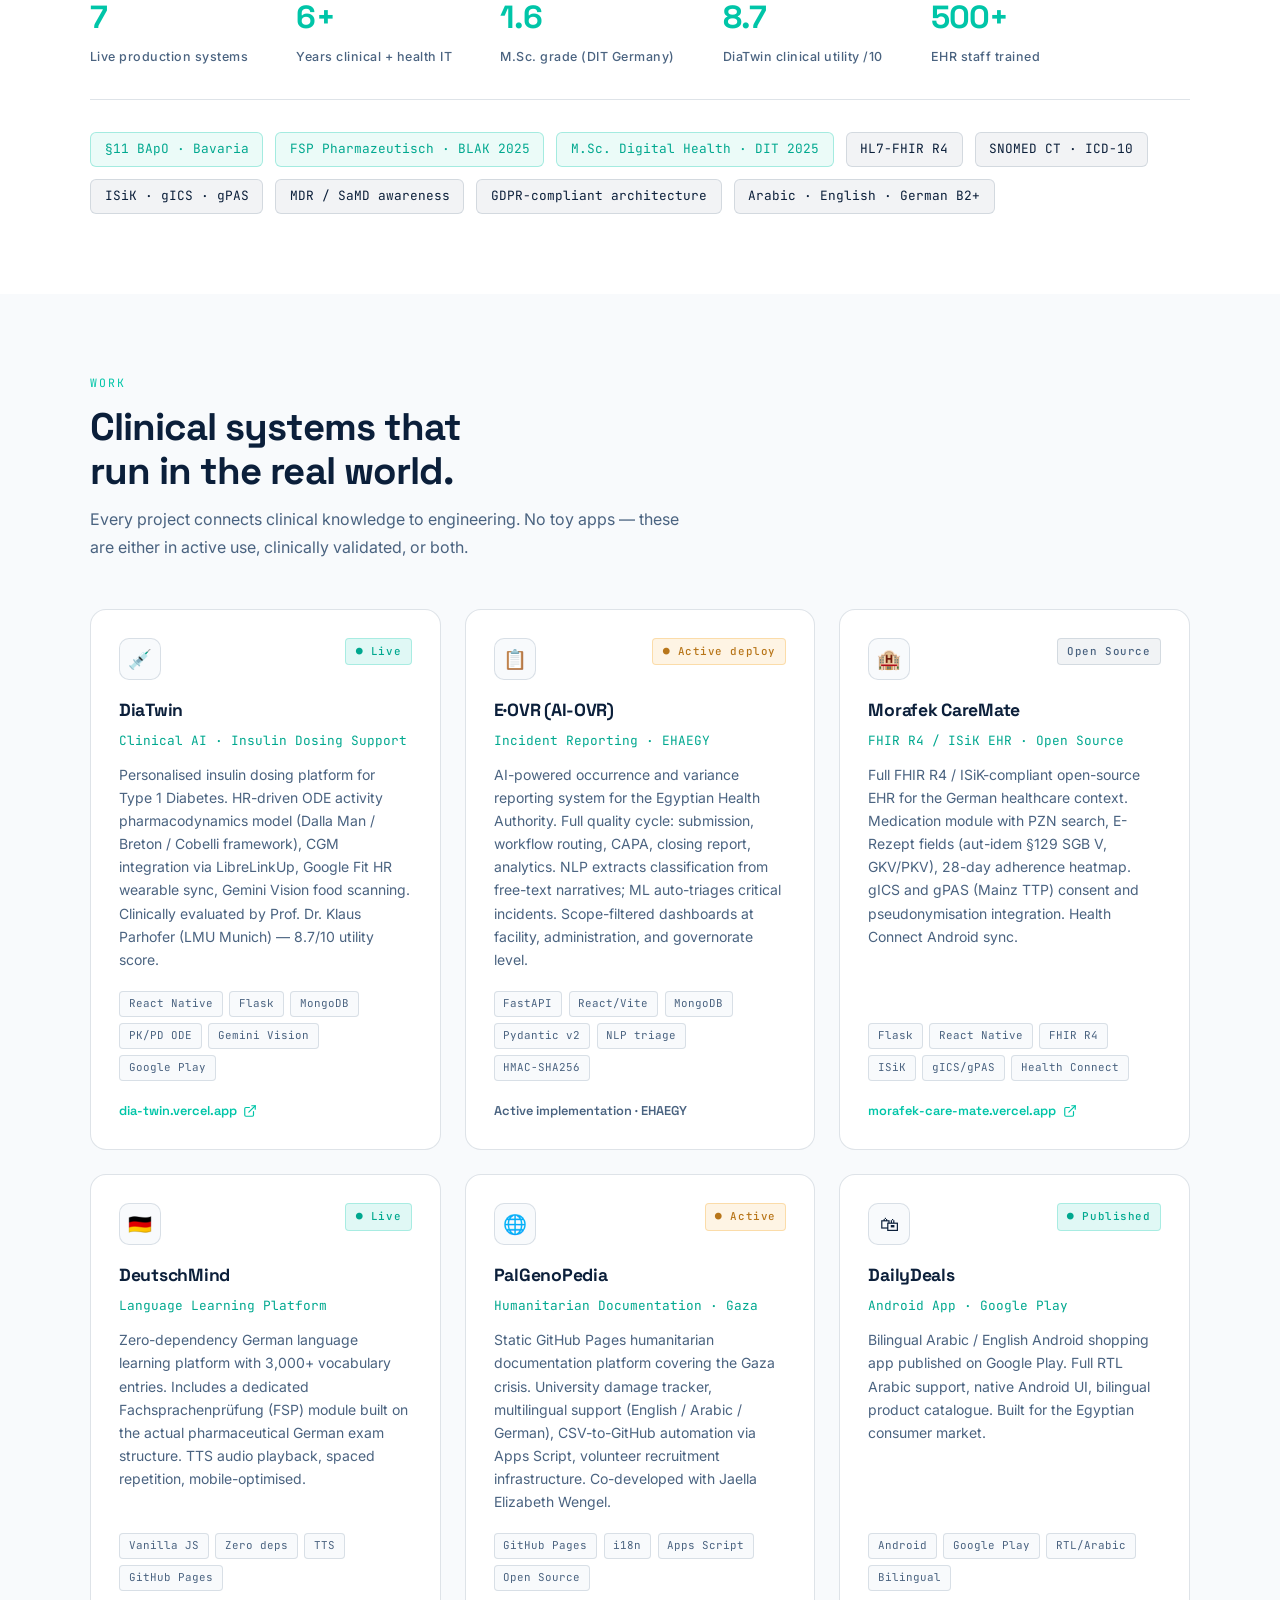
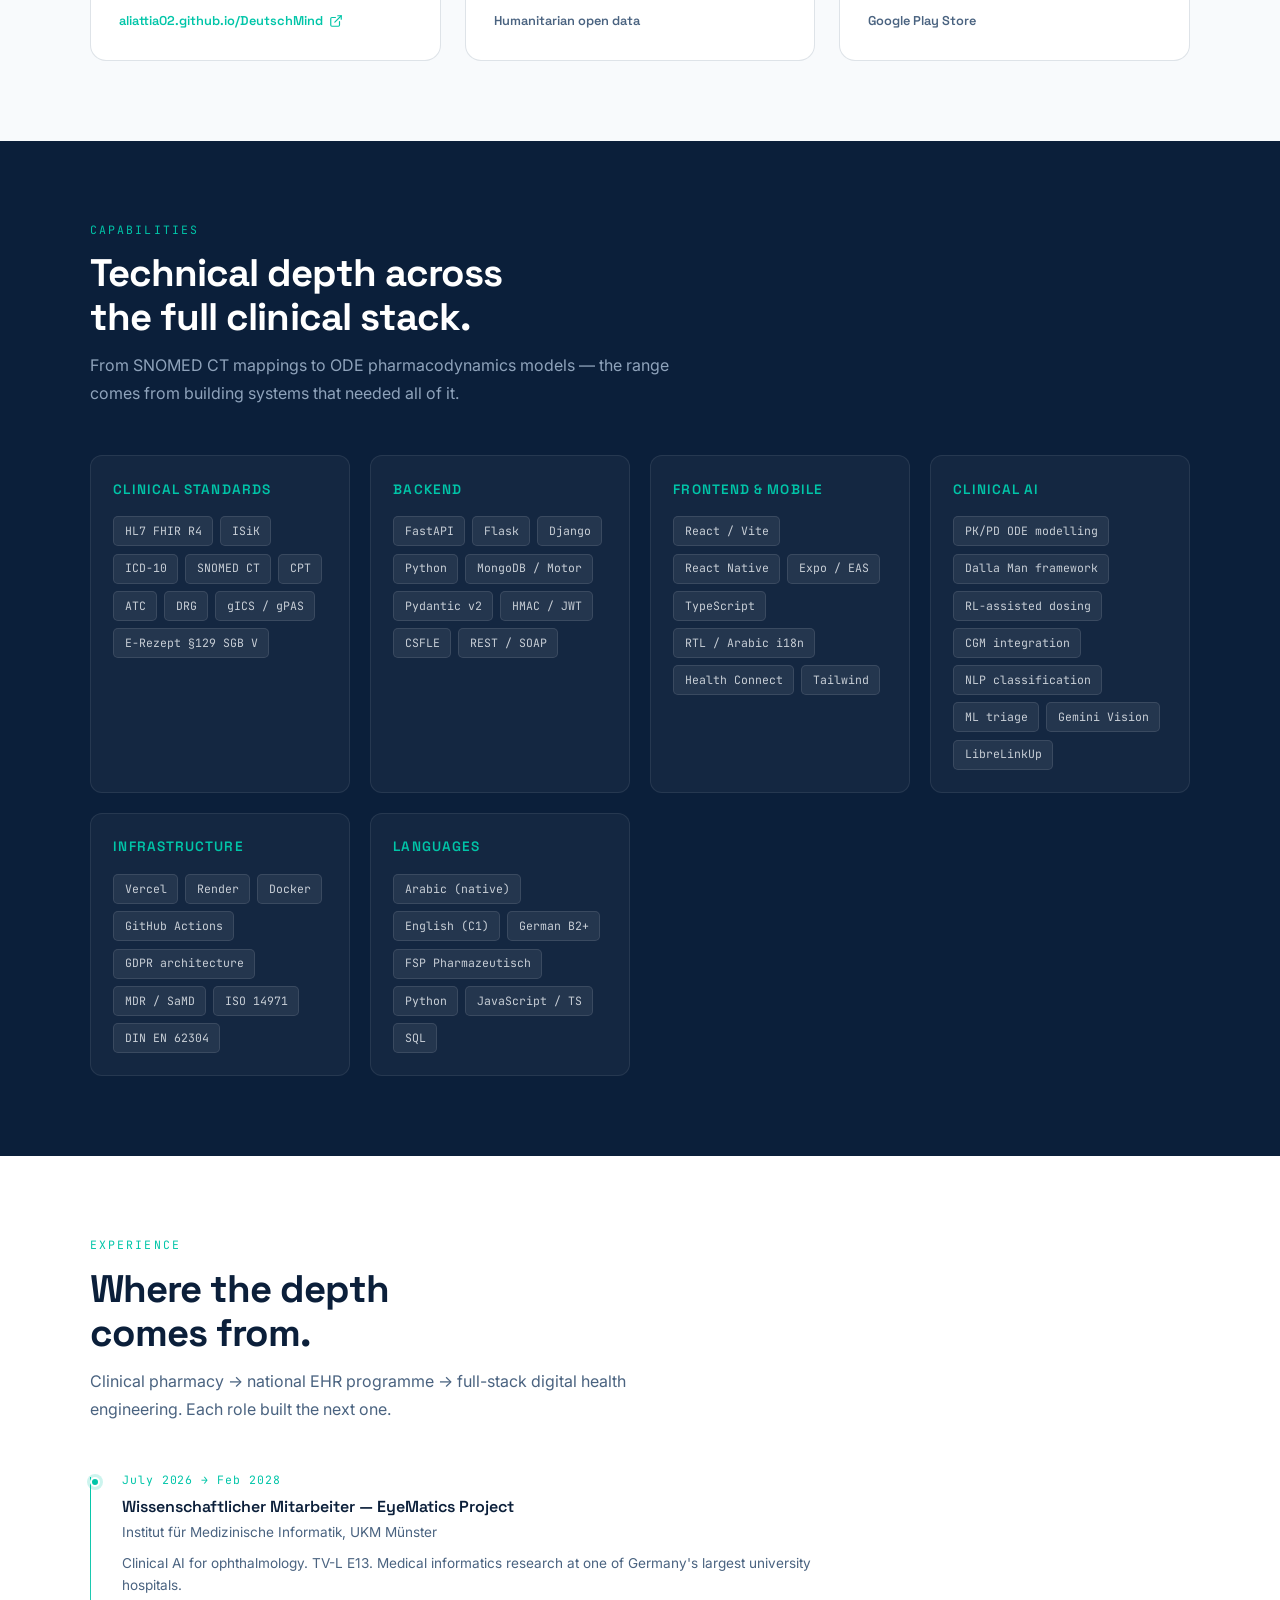
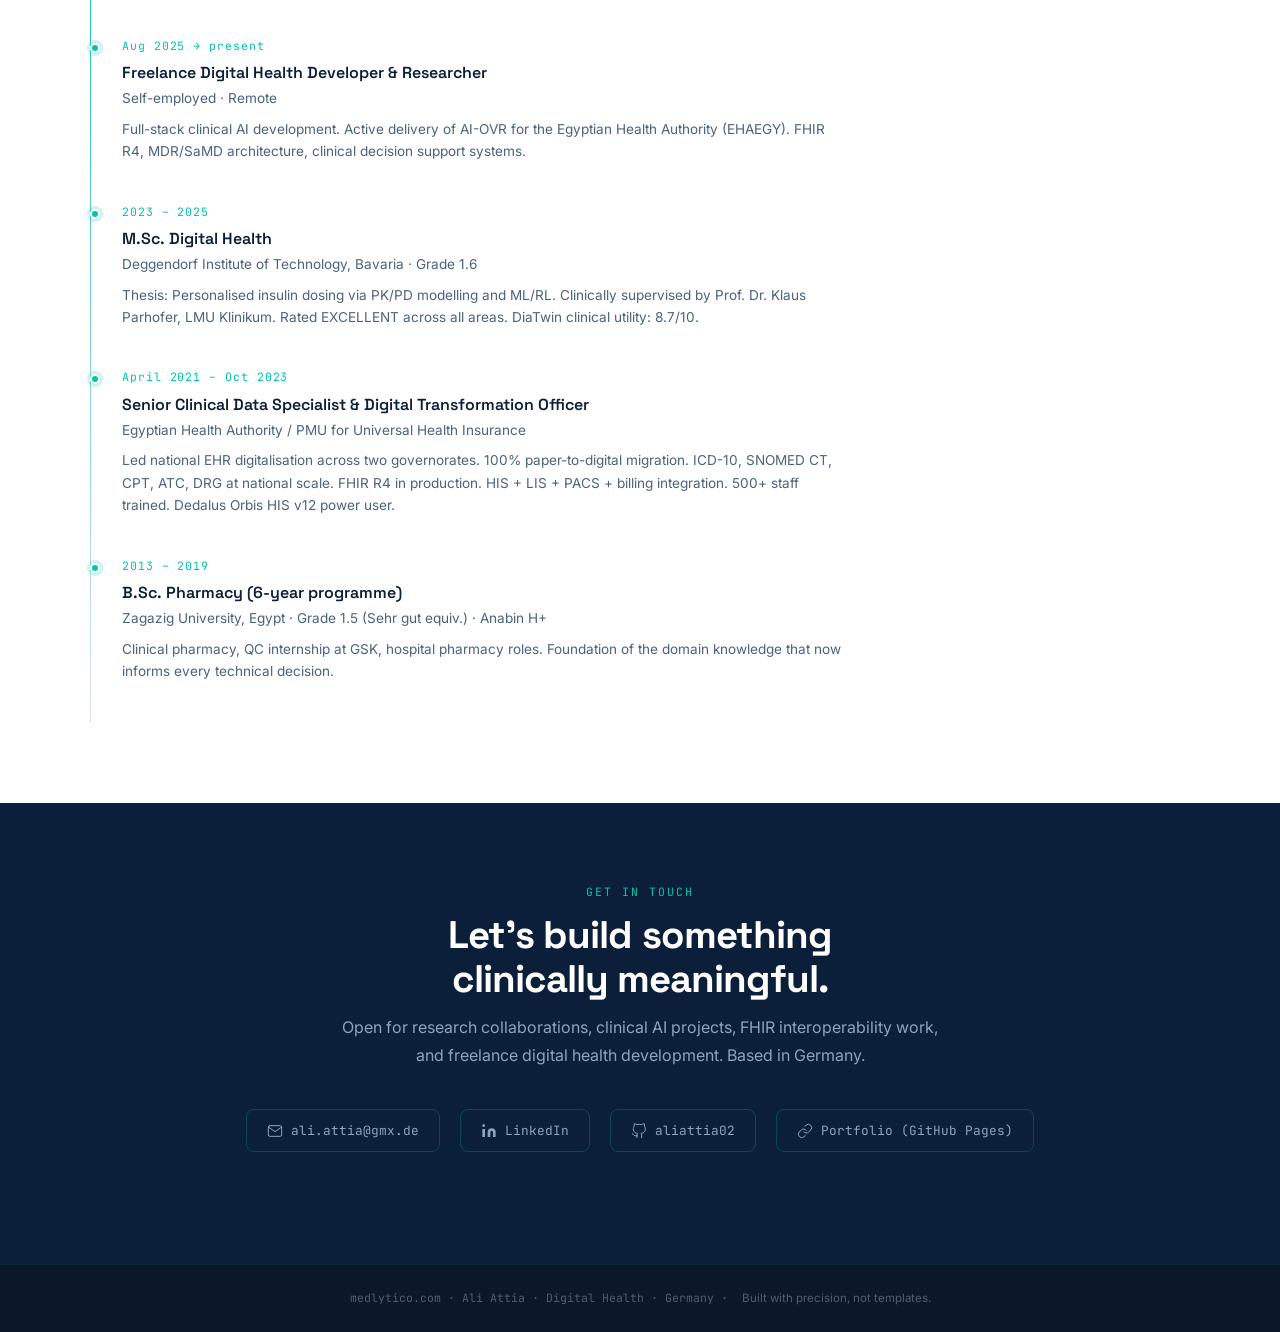
==== commit ae4b1cf4: "Add files via upload" ====
--- a/index.html
+++ b/index.html
@@ -1,749 +1,1024 @@
 <!DOCTYPE html>
 <html lang="en">
 <head>
-  <meta charset="UTF-8" />
-  <meta name="viewport" content="width=device-width, initial-scale=1.0" />
-  <title>Ali Attia — Full-Stack AI & HealthTech Developer</title>
-  <meta name="description" content="Licensed pharmacist and M.Sc. Digital Health graduate specialising in AI-powered medical platforms, FHIR R4 interoperability, and full-stack development." />
-  <link rel="stylesheet" href="style.css" />
-  <style>
-    /* ── Hero ─────────────────────────────── */
-    .hero {
-      padding: 11rem 0 7rem;
-      position: relative;
-    }
-
-    .hero-eyebrow {
-      display: flex;
-      align-items: center;
-      gap: 1rem;
-      margin-bottom: 2rem;
-    }
-
-    .online-dot {
-      width: 8px;
-      height: 8px;
-      border-radius: 50%;
-      background: var(--teal);
-      animation: pulse 2.5s ease infinite;
-    }
-
-    .hero h1 {
-      font-size: clamp(3rem, 8vw, 6rem);
-      margin-bottom: 1.5rem;
-      line-height: 1;
-    }
-
-    .hero h1 em {
-      font-style: normal;
-      color: var(--teal);
-    }
-
-    .hero-sub {
-      font-size: 1.2rem;
-      color: var(--text-2);
-      max-width: 560px;
-      margin-bottom: 3rem;
-    }
-
-    .hero-cta {
-      display: flex;
-      flex-wrap: wrap;
-      gap: 1rem;
-    }
-
-    /* Right-side floating card */
-    .hero-card {
-      position: absolute;
-      right: 0;
-      top: 50%;
-      transform: translateY(-50%);
-      width: 320px;
-      background: var(--bg-2);
-      border: 1px solid var(--border);
-      border-radius: 14px;
-      padding: 1.75rem;
-    }
-
-    .hero-card-title {
-      font-family: var(--font-mono);
-      font-size: .7rem;
-      color: var(--text-3);
-      letter-spacing: .12em;
-      text-transform: uppercase;
-      margin-bottom: 1.25rem;
-    }
-
-    .hero-stat-row {
-      display: flex;
-      justify-content: space-between;
-      padding: .85rem 0;
-      border-bottom: 1px solid var(--border);
-    }
-
-    .hero-stat-row:last-child { border-bottom: none; }
-
-    .hero-stat-key {
-      font-family: var(--font-mono);
-      font-size: .72rem;
-      color: var(--text-3);
-    }
-
-    .hero-stat-val {
-      font-family: var(--font-mono);
-      font-size: .72rem;
-      color: var(--teal);
-      font-weight: 700;
-    }
-
-    /* ── About ────────────────────────────── */
-    .about-grid {
-      display: grid;
-      grid-template-columns: 1fr 1.4fr;
-      gap: 5rem;
-      align-items: start;
-    }
-
-    .about-left h2 {
-      font-size: clamp(2rem, 4vw, 3rem);
-      margin-bottom: 1.5rem;
-    }
-
-    .about-left p {
-      color: var(--text-2);
-      margin-bottom: 1rem;
-    }
-
-    .badge-row {
-      display: flex;
-      flex-wrap: wrap;
-      gap: .6rem;
-      margin-top: 1.5rem;
-    }
-
-    .about-timeline {
-      display: flex;
-      flex-direction: column;
-      gap: 1.5rem;
-    }
-
-    .timeline-item {
-      display: flex;
-      gap: 1.25rem;
-      align-items: flex-start;
-    }
-
-    .timeline-dot {
-      width: 10px;
-      height: 10px;
-      border-radius: 50%;
-      background: var(--teal);
-      margin-top: .5rem;
-      flex-shrink: 0;
-      box-shadow: 0 0 10px rgba(0,137,123,.5);
-    }
-
-    .timeline-year {
-      font-family: var(--font-mono);
-      font-size: .7rem;
-      color: var(--teal);
-      margin-bottom: .25rem;
-      font-weight: 700;
-    }
-
-    .timeline-title {
-      font-family: var(--font-head);
-      font-weight: 700;
-      font-size: 1rem;
-      color: var(--white);
-      margin-bottom: .2rem;
-    }
-
-    .timeline-org {
-      font-size: .9rem;
-      color: var(--text-3);
-    }
-
-    /* ── Skills ───────────────────────────── */
-    .skills-section { background: var(--bg-2); border-top: 1px solid var(--border); border-bottom: 1px solid var(--border); }
-
-    .skills-grid {
-      display: grid;
-      grid-template-columns: repeat(auto-fit, minmax(220px, 1fr));
-      gap: 1.5rem;
-    }
-
-    .skill-group h4 {
-      font-size: .8rem;
-      font-family: var(--font-mono);
-      color: var(--text-3);
-      letter-spacing: .1em;
-      text-transform: uppercase;
-      margin-bottom: 1rem;
-    }
-
-    .skill-group .chips { gap: .4rem; }
-
-    /* ── Projects ─────────────────────────── */
-    .projects-grid {
-      display: grid;
-      grid-template-columns: repeat(2, 1fr);
-      gap: 1.75rem;
-    }
-
-    .project-card {
-      background: var(--bg-2);
-      border: 1px solid var(--border);
-      border-radius: 14px;
-      overflow: hidden;
-      transition: all .35s;
-      text-decoration: none;
-      display: block;
-    }
-
-    .project-card:hover {
-      border-color: var(--teal-dim);
-      transform: translateY(-6px);
-      box-shadow: var(--glow);
-    }
-
-    .project-card.featured {
-      grid-column: 1 / -1;
-    }
-
-    .project-thumb {
-      width: 100%;
-      aspect-ratio: 16/7;
-      background: var(--bg-3);
-      border-bottom: 1px solid var(--border);
-      display: flex;
-      align-items: center;
-      justify-content: center;
-      position: relative;
-      overflow: hidden;
-    }
-
-    .project-thumb-inner {
-      font-family: var(--font-mono);
-      font-size: .7rem;
-      color: var(--text-3);
-      text-align: center;
-    }
-
-    .project-thumb-icon {
-      font-size: 2.5rem;
-      margin-bottom: .5rem;
-      display: block;
-    }
-
-    /* Gradient accents per project */
-    .project-card[data-color="teal"] .project-thumb {
-      background: linear-gradient(135deg, #e8f5f3 0%, #b2dfdb 60%, #80cbc4 100%);
-    }
-    .project-card[data-color="blue"] .project-thumb {
-      background: linear-gradient(135deg, #e8f0fe 0%, #c5d8f8 60%, #93b8f4 100%);
-    }
-    .project-card[data-color="amber"] .project-thumb {
-      background: linear-gradient(135deg, #fef9e8 0%, #fde8b0 60%, #fcd57a 100%);
-    }
-    .project-card[data-color="green"] .project-thumb {
-      background: linear-gradient(135deg, #e8f5e9 0%, #b3ddb6 60%, #81c784 100%);
-    }
-    .project-card[data-color="crisis"] .project-thumb {
-      background: linear-gradient(135deg, #fdf0ea 0%, #f5c9b0 60%, #e8622a 100%);
-    }
-
-    .project-body {
-      padding: 1.75rem;
-    }
-
-    .project-meta {
-      display: flex;
-      align-items: center;
-      justify-content: space-between;
-      margin-bottom: 1rem;
-    }
-
-    .project-body h3 {
-      font-size: 1.4rem;
-      margin-bottom: .5rem;
-      color: var(--white);
-    }
-
-    .project-body p {
-      font-size: .98rem;
-      color: var(--text-2);
-      margin-bottom: 1.25rem;
-    }
-
-    .project-footer {
-      display: flex;
-      align-items: center;
-      justify-content: space-between;
-      padding-top: 1rem;
-      border-top: 1px solid var(--border);
-    }
-
-    .project-arrow {
-      font-family: var(--font-mono);
-      font-size: .75rem;
-      color: var(--teal);
-      display: flex;
-      align-items: center;
-      gap: .4rem;
-    }
-
-    /* ── Contact ──────────────────────────── */
-    .contact-section {
-      text-align: center;
-      padding: 6rem 0;
-    }
-
-    .contact-section h2 {
-      font-size: clamp(2rem, 5vw, 3.5rem);
-      margin-bottom: 1rem;
-    }
-
-    .contact-section p {
-      color: var(--text-2);
-      max-width: 500px;
-      margin: 0 auto 2.5rem;
-    }
-
-    .contact-links {
-      display: flex;
-      justify-content: center;
-      flex-wrap: wrap;
-      gap: 1rem;
-    }
-
-    .contact-item {
-      display: flex;
-      align-items: center;
-      gap: .5rem;
-      font-family: var(--font-mono);
-      font-size: .78rem;
-      color: var(--text-2);
-      background: var(--bg-2);
-      border: 1px solid var(--border);
-      border-radius: var(--radius);
-      padding: .75rem 1.25rem;
-      transition: all .25s;
-    }
-
-    .contact-item:hover {
-      color: var(--teal);
-      border-color: var(--teal-dim);
-      transform: translateY(-2px);
-    }
-
-    @media (max-width: 900px) {
-      .about-grid { grid-template-columns: 1fr; gap: 3rem; }
-      .projects-grid { grid-template-columns: 1fr; }
-      .project-card.featured { grid-column: auto; }
-      .hero-card { display: none; }
-      .hero h1 { font-size: 2.8rem; }
-    }
-  </style>
+<meta charset="UTF-8">
+<meta name="viewport" content="width=device-width, initial-scale=1.0">
+<title>Medlytico — Ali Attia · Digital Health Developer</title>
+<meta name="description" content="Pharmacist + Health IT Officer + Clinical AI Engineer. Building clinical systems that actually work.">
+<link rel="preconnect" href="https://fonts.googleapis.com">
+<link href="https://fonts.googleapis.com/css2?family=Space+Grotesk:wght@300;400;500;600;700&family=Inter:wght@300;400;500&family=JetBrains+Mono:wght@400;500&display=swap" rel="stylesheet">
+<style>
+  :root {
+    --navy:    #0B1F3A;
+    --navy2:   #112847;
+    --teal:    #00C5A8;
+    --teal2:   #00A88F;
+    --amber:   #F5A623;
+    --slate:   #4A6380;
+    --light:   #F0F4F8;
+    --lighter: #F8FAFC;
+    --white:   #ffffff;
+    --muted:   #8FA3BB;
+    --border:  rgba(74,99,128,0.18);
+    --font-display: 'Space Grotesk', sans-serif;
+    --font-body:    'Inter', sans-serif;
+    --font-mono:    'JetBrains Mono', monospace;
+  }
+
+  *, *::before, *::after { box-sizing: border-box; margin: 0; padding: 0; }
+
+  html { scroll-behavior: smooth; font-size: 16px; }
+
+  body {
+    font-family: var(--font-body);
+    background: var(--lighter);
+    color: var(--navy);
+    line-height: 1.6;
+    overflow-x: hidden;
+  }
+
+  /* NAV */
+  nav {
+    position: fixed; top: 0; left: 0; right: 0; z-index: 100;
+    background: rgba(11,31,58,0.96);
+    backdrop-filter: blur(12px);
+    display: flex; align-items: center; justify-content: space-between;
+    padding: 0 2.5rem;
+    height: 60px;
+    border-bottom: 1px solid rgba(0,197,168,0.15);
+  }
+
+  .nav-logo {
+    font-family: var(--font-display);
+    font-size: 1.25rem;
+    font-weight: 700;
+    color: var(--white);
+    text-decoration: none;
+    letter-spacing: -0.02em;
+  }
+  .nav-logo span { color: var(--teal); }
+
+  .nav-links {
+    display: flex; gap: 2rem; list-style: none;
+  }
+  .nav-links a {
+    font-family: var(--font-body);
+    font-size: 0.85rem;
+    font-weight: 500;
+    color: var(--muted);
+    text-decoration: none;
+    text-transform: uppercase;
+    letter-spacing: 0.08em;
+    transition: color 0.2s;
+  }
+  .nav-links a:hover { color: var(--teal); }
+
+  /* HERO */
+  #hero {
+    min-height: 100vh;
+    background: var(--navy);
+    display: flex; align-items: center;
+    padding: 100px 2.5rem 80px;
+    position: relative;
+    overflow: hidden;
+  }
+
+  .hero-bg-grid {
+    position: absolute; inset: 0;
+    background-image:
+      linear-gradient(rgba(0,197,168,0.04) 1px, transparent 1px),
+      linear-gradient(90deg, rgba(0,197,168,0.04) 1px, transparent 1px);
+    background-size: 60px 60px;
+    pointer-events: none;
+  }
+
+  .hero-inner {
+    max-width: 1100px; margin: 0 auto; width: 100%;
+    display: grid; grid-template-columns: 1fr 380px; gap: 4rem; align-items: center;
+    position: relative; z-index: 1;
+  }
+
+  .hero-eyebrow {
+    font-family: var(--font-mono);
+    font-size: 0.78rem;
+    color: var(--teal);
+    letter-spacing: 0.15em;
+    text-transform: uppercase;
+    margin-bottom: 1.25rem;
+  }
+
+  .hero-name {
+    font-family: var(--font-display);
+    font-size: clamp(2.8rem, 5vw, 4.2rem);
+    font-weight: 700;
+    color: var(--white);
+    line-height: 1.05;
+    letter-spacing: -0.03em;
+    margin-bottom: 1rem;
+  }
+  .hero-name .teal { color: var(--teal); }
+
+  .hero-sub {
+    font-size: 1.1rem;
+    color: var(--muted);
+    line-height: 1.7;
+    margin-bottom: 2rem;
+    max-width: 520px;
+  }
+
+  .hero-triple {
+    display: flex; flex-direction: column; gap: 0.65rem;
+    margin-bottom: 2.5rem;
+  }
+  .triple-item {
+    display: flex; align-items: center; gap: 0.75rem;
+    font-size: 0.88rem;
+    color: rgba(240,244,248,0.8);
+  }
+  .triple-dot {
+    width: 6px; height: 6px; border-radius: 50%;
+    background: var(--teal);
+    flex-shrink: 0;
+  }
+
+  .hero-cta {
+    display: flex; gap: 1rem; flex-wrap: wrap;
+  }
+  .btn-primary {
+    display: inline-flex; align-items: center; gap: 0.5rem;
+    background: var(--teal);
+    color: var(--navy);
+    font-family: var(--font-display);
+    font-weight: 600;
+    font-size: 0.88rem;
+    padding: 0.75rem 1.5rem;
+    border-radius: 8px;
+    text-decoration: none;
+    letter-spacing: 0.02em;
+    transition: background 0.2s, transform 0.1s;
+  }
+  .btn-primary:hover { background: var(--teal2); transform: translateY(-1px); }
+
+  .btn-ghost {
+    display: inline-flex; align-items: center; gap: 0.5rem;
+    border: 1px solid rgba(0,197,168,0.4);
+    color: var(--teal);
+    font-family: var(--font-display);
+    font-weight: 500;
+    font-size: 0.88rem;
+    padding: 0.75rem 1.5rem;
+    border-radius: 8px;
+    text-decoration: none;
+    transition: border-color 0.2s, background 0.2s;
+  }
+  .btn-ghost:hover { background: rgba(0,197,168,0.08); border-color: var(--teal); }
+
+  /* ORBIT VISUAL */
+  .hero-visual {
+    display: flex; align-items: center; justify-content: center;
+  }
+  .orbit-wrap {
+    position: relative; width: 320px; height: 320px;
+  }
+  .orbit-center {
+    position: absolute; top: 50%; left: 50%;
+    transform: translate(-50%, -50%);
+    width: 80px; height: 80px;
+    border-radius: 50%;
+    background: linear-gradient(135deg, var(--teal), var(--teal2));
+    display: flex; align-items: center; justify-content: center;
+    font-family: var(--font-display);
+    font-weight: 700;
+    font-size: 1rem;
+    color: var(--navy);
+    z-index: 2;
+  }
+  .orbit-ring {
+    position: absolute; top: 50%; left: 50%;
+    border-radius: 50%;
+    border: 1px solid rgba(0,197,168,0.2);
+  }
+  .orbit-ring.r1 {
+    width: 200px; height: 200px;
+    margin: -100px 0 0 -100px;
+    border-color: rgba(0,197,168,0.25);
+    animation: orbitSpin 14s linear infinite;
+  }
+  .orbit-ring.r2 {
+    width: 300px; height: 300px;
+    margin: -150px 0 0 -150px;
+    border-color: rgba(0,197,168,0.12);
+    animation: orbitSpin 22s linear infinite reverse;
+  }
+  @keyframes orbitSpin { to { transform: rotate(360deg); } }
+
+  .orbit-pill {
+    position: absolute;
+    background: rgba(11,31,58,0.9);
+    border: 1px solid rgba(0,197,168,0.35);
+    color: rgba(240,244,248,0.9);
+    font-family: var(--font-mono);
+    font-size: 0.7rem;
+    padding: 0.3rem 0.7rem;
+    border-radius: 20px;
+    white-space: nowrap;
+  }
+  .orbit-pill.p1 { top: 20px; left: 50%; transform: translateX(-50%); }
+  .orbit-pill.p2 { right: 5px; top: 50%; transform: translateY(-50%); }
+  .orbit-pill.p3 { bottom: 20px; left: 50%; transform: translateX(-50%); }
+  .orbit-pill.p4 { left: 5px; top: 50%; transform: translateY(-50%); }
+
+  /* SECTIONS */
+  section {
+    padding: 80px 2.5rem;
+  }
+  .section-inner { max-width: 1100px; margin: 0 auto; }
+
+  .section-label {
+    font-family: var(--font-mono);
+    font-size: 0.72rem;
+    color: var(--teal);
+    letter-spacing: 0.18em;
+    text-transform: uppercase;
+    margin-bottom: 0.75rem;
+  }
+
+  .section-title {
+    font-family: var(--font-display);
+    font-size: clamp(1.9rem, 3vw, 2.6rem);
+    font-weight: 700;
+    letter-spacing: -0.025em;
+    color: var(--navy);
+    margin-bottom: 0.75rem;
+    line-height: 1.15;
+  }
+
+  .section-lead {
+    font-size: 1rem;
+    color: var(--slate);
+    max-width: 600px;
+    line-height: 1.75;
+    margin-bottom: 3rem;
+  }
+
+  /* ABOUT / TRIPLE */
+  #about { background: var(--white); }
+
+  .about-grid {
+    display: grid;
+    grid-template-columns: 1fr 1fr 1fr;
+    gap: 1.5rem;
+    margin-bottom: 3rem;
+  }
+  .about-card {
+    border: 1px solid var(--border);
+    border-radius: 14px;
+    padding: 1.75rem;
+    background: var(--lighter);
+    transition: border-color 0.2s, transform 0.15s;
+  }
+  .about-card:hover { border-color: var(--teal); transform: translateY(-2px); }
+
+  .about-card-icon {
+    width: 44px; height: 44px;
+    border-radius: 10px;
+    background: rgba(0,197,168,0.1);
+    display: flex; align-items: center; justify-content: center;
+    margin-bottom: 1.1rem;
+    font-size: 1.3rem;
+  }
+  .about-card h3 {
+    font-family: var(--font-display);
+    font-size: 1rem;
+    font-weight: 600;
+    color: var(--navy);
+    margin-bottom: 0.5rem;
+  }
+  .about-card p {
+    font-size: 0.875rem;
+    color: var(--slate);
+    line-height: 1.65;
+  }
+
+  .about-stats {
+    display: flex; gap: 3rem; flex-wrap: wrap;
+    padding: 2rem 0;
+    border-top: 1px solid var(--border);
+    border-bottom: 1px solid var(--border);
+    margin-bottom: 2rem;
+  }
+  .stat-item { display: flex; flex-direction: column; gap: 0.2rem; }
+  .stat-num {
+    font-family: var(--font-display);
+    font-size: 2rem;
+    font-weight: 700;
+    color: var(--teal);
+    letter-spacing: -0.03em;
+  }
+  .stat-label { font-size: 0.78rem; color: var(--slate); font-weight: 500; letter-spacing: 0.04em; }
+
+  .credentials {
+    display: flex; gap: 0.75rem; flex-wrap: wrap;
+  }
+  .cred-tag {
+    display: inline-flex; align-items: center; gap: 0.4rem;
+    background: rgba(11,31,58,0.05);
+    border: 1px solid var(--border);
+    border-radius: 6px;
+    padding: 0.4rem 0.85rem;
+    font-size: 0.8rem;
+    color: var(--navy);
+    font-family: var(--font-mono);
+  }
+  .cred-tag.highlight {
+    background: rgba(0,197,168,0.08);
+    border-color: rgba(0,197,168,0.3);
+    color: var(--teal2);
+  }
+
+  /* PROJECTS */
+  #projects { background: var(--lighter); }
+
+  .projects-grid {
+    display: grid;
+    grid-template-columns: repeat(auto-fit, minmax(320px, 1fr));
+    gap: 1.5rem;
+  }
+
+  .project-card {
+    background: var(--white);
+    border: 1px solid var(--border);
+    border-radius: 16px;
+    padding: 1.75rem;
+    display: flex; flex-direction: column;
+    transition: border-color 0.2s, box-shadow 0.2s, transform 0.15s;
+    text-decoration: none;
+    color: inherit;
+  }
+  .project-card:hover {
+    border-color: var(--teal);
+    box-shadow: 0 8px 32px rgba(0,197,168,0.08);
+    transform: translateY(-3px);
+  }
+
+  .project-header {
+    display: flex; align-items: flex-start; justify-content: space-between;
+    margin-bottom: 1rem;
+  }
+  .project-badge {
+    font-family: var(--font-mono);
+    font-size: 0.68rem;
+    padding: 0.25rem 0.6rem;
+    border-radius: 4px;
+    font-weight: 500;
+    letter-spacing: 0.05em;
+  }
+  .badge-live   { background: rgba(0,197,168,0.12); color: var(--teal2); border: 1px solid rgba(0,197,168,0.25); }
+  .badge-active { background: rgba(245,166,35,0.12); color: #B8761A; border: 1px solid rgba(245,166,35,0.3); }
+  .badge-open   { background: rgba(74,99,128,0.08); color: var(--slate); border: 1px solid var(--border); }
+
+  .project-icon {
+    width: 42px; height: 42px; border-radius: 10px;
+    background: var(--lighter);
+    border: 1px solid var(--border);
+    display: flex; align-items: center; justify-content: center;
+    font-size: 1.2rem;
+  }
+
+  .project-title {
+    font-family: var(--font-display);
+    font-size: 1.1rem;
+    font-weight: 700;
+    color: var(--navy);
+    margin-bottom: 0.4rem;
+    letter-spacing: -0.015em;
+  }
+  .project-subtitle {
+    font-size: 0.8rem;
+    color: var(--teal2);
+    font-family: var(--font-mono);
+    margin-bottom: 0.75rem;
+  }
+  .project-desc {
+    font-size: 0.875rem;
+    color: var(--slate);
+    line-height: 1.65;
+    flex: 1;
+    margin-bottom: 1.25rem;
+  }
+
+  .project-tags {
+    display: flex; gap: 0.4rem; flex-wrap: wrap;
+    margin-bottom: 1.25rem;
+  }
+  .tech-tag {
+    font-family: var(--font-mono);
+    font-size: 0.68rem;
+    background: var(--lighter);
+    border: 1px solid var(--border);
+    color: var(--slate);
+    padding: 0.2rem 0.55rem;
+    border-radius: 4px;
+  }
+
+  .project-link {
+    display: inline-flex; align-items: center; gap: 0.4rem;
+    font-family: var(--font-display);
+    font-size: 0.8rem;
+    font-weight: 600;
+    color: var(--teal);
+    text-decoration: none;
+  }
+  .project-link svg { width: 14px; height: 14px; }
+
+  /* SKILLS */
+  #skills { background: var(--navy); }
+  #skills .section-title { color: var(--white); }
+  #skills .section-lead  { color: var(--muted); }
+  #skills .section-label { color: var(--teal); }
+
+  .skills-grid {
+    display: grid;
+    grid-template-columns: repeat(auto-fit, minmax(260px, 1fr));
+    gap: 1.25rem;
+  }
+  .skill-group {
+    background: rgba(255,255,255,0.04);
+    border: 1px solid rgba(255,255,255,0.08);
+    border-radius: 12px;
+    padding: 1.4rem;
+  }
+  .skill-group h4 {
+    font-family: var(--font-display);
+    font-size: 0.85rem;
+    font-weight: 600;
+    color: var(--teal);
+    text-transform: uppercase;
+    letter-spacing: 0.08em;
+    margin-bottom: 1rem;
+  }
+  .skill-tags {
+    display: flex; flex-wrap: wrap; gap: 0.45rem;
+  }
+  .skill-tag {
+    background: rgba(255,255,255,0.07);
+    color: rgba(240,244,248,0.8);
+    font-family: var(--font-mono);
+    font-size: 0.72rem;
+    padding: 0.3rem 0.65rem;
+    border-radius: 5px;
+    border: 1px solid rgba(255,255,255,0.1);
+  }
+
+  /* TIMELINE */
+  #timeline { background: var(--white); }
+
+  .timeline {
+    position: relative;
+    padding-left: 2rem;
+    max-width: 760px;
+  }
+  .timeline::before {
+    content: '';
+    position: absolute; left: 0; top: 6px; bottom: 0;
+    width: 1px;
+    background: linear-gradient(to bottom, var(--teal), var(--border));
+  }
+  .tl-item {
+    position: relative;
+    padding-bottom: 2.5rem;
+  }
+  .tl-item::before {
+    content: '';
+    position: absolute; left: -2rem; top: 6px;
+    width: 10px; height: 10px;
+    border-radius: 50%;
+    background: var(--teal);
+    border: 2px solid var(--white);
+    box-shadow: 0 0 0 3px rgba(0,197,168,0.2);
+  }
+  .tl-date {
+    font-family: var(--font-mono);
+    font-size: 0.72rem;
+    color: var(--teal);
+    letter-spacing: 0.08em;
+    margin-bottom: 0.3rem;
+  }
+  .tl-role {
+    font-family: var(--font-display);
+    font-size: 1rem;
+    font-weight: 600;
+    color: var(--navy);
+    margin-bottom: 0.15rem;
+  }
+  .tl-org {
+    font-size: 0.85rem;
+    color: var(--slate);
+    margin-bottom: 0.5rem;
+  }
+  .tl-desc {
+    font-size: 0.85rem;
+    color: var(--slate);
+    line-height: 1.65;
+  }
+
+  /* CONTACT */
+  #contact {
+    background: var(--navy);
+    text-align: center;
+  }
+  #contact .section-title { color: var(--white); }
+  #contact .section-lead  { color: var(--muted); margin: 0 auto 2.5rem; }
+
+  .contact-links {
+    display: flex; justify-content: center; gap: 1.25rem; flex-wrap: wrap;
+    margin-bottom: 2rem;
+  }
+  .contact-link {
+    display: inline-flex; align-items: center; gap: 0.5rem;
+    border: 1px solid rgba(0,197,168,0.25);
+    color: var(--muted);
+    font-family: var(--font-mono);
+    font-size: 0.8rem;
+    padding: 0.65rem 1.25rem;
+    border-radius: 8px;
+    text-decoration: none;
+    transition: color 0.2s, border-color 0.2s, background 0.2s;
+  }
+  .contact-link:hover { color: var(--teal); border-color: var(--teal); background: rgba(0,197,168,0.06); }
+
+  /* FOOTER */
+  footer {
+    background: rgba(7,20,38,0.98);
+    text-align: center;
+    padding: 1.5rem;
+    font-family: var(--font-mono);
+    font-size: 0.72rem;
+    color: rgba(143,163,187,0.5);
+    border-top: 1px solid rgba(0,197,168,0.08);
+  }
+
+  /* RESPONSIVE */
+  @media (max-width: 900px) {
+    .hero-inner { grid-template-columns: 1fr; }
+    .hero-visual { display: none; }
+    .about-grid { grid-template-columns: 1fr; }
+    nav { padding: 0 1.25rem; }
+    .nav-links { gap: 1.25rem; }
+    section { padding: 60px 1.25rem; }
+  }
+
+  @media (max-width: 600px) {
+    .nav-links { display: none; }
+    .about-stats { gap: 1.5rem; }
+    .contact-links { flex-direction: column; align-items: center; }
+  }
+
+  @media (prefers-reduced-motion: reduce) {
+    .orbit-ring { animation: none; }
+    * { transition: none !important; }
+  }
+</style>
 </head>
 <body>
 
-  <!-- NAV -->
-  <nav>
-    <div class="nav-inner">
-      <div class="nav-logo">Ali<span>.</span>Attia</div>
-      <ul class="nav-links">
-        <li><a href="#about">About</a></li>
-        <li><a href="#skills">Skills</a></li>
-        <li><a href="#projects">Projects</a></li>
-        <li><a href="#contact">Contact</a></li>
-      </ul>
+<!-- NAV -->
+<nav>
+  <a href="#hero" class="nav-logo">Med<span>lytico</span></a>
+  <ul class="nav-links">
+    <li><a href="#about">About</a></li>
+    <li><a href="#projects">Projects</a></li>
+    <li><a href="#skills">Skills</a></li>
+    <li><a href="#timeline">Experience</a></li>
+    <li><a href="#contact">Contact</a></li>
+  </ul>
+</nav>
+
+<!-- HERO -->
+<section id="hero">
+  <div class="hero-bg-grid"></div>
+  <div class="hero-inner">
+    <div class="hero-content">
+      <div class="hero-eyebrow">// digital health · clinical ai · hl7-fhir</div>
+      <h1 class="hero-name">
+        Ali Attia<br>
+        <span class="teal">Medlytico</span>
+      </h1>
+      <p class="hero-sub">
+        Pharmacist. National EHR Officer. Clinical AI Engineer.<br>
+        Building health systems that bridge the gap between clinical reality and engineering precision.
+      </p>
+      <div class="hero-triple">
+        <div class="triple-item"><span class="triple-dot"></span>Licensed pharmacist (§11 BApO Bavaria) — dispensed against the fields I build</div>
+        <div class="triple-item"><span class="triple-dot"></span>Led UHI EHR rollout across two Egyptian governorates — ICD-10, SNOMED CT, FHIR R4 in production</div>
+        <div class="triple-item"><span class="triple-dot"></span>M.Sc. Digital Health (1.6, DIT) — DiaTwin rated 8.7/10 clinical utility by LMU Munich</div>
+      </div>
+      <div class="hero-cta">
+        <a href="#projects" class="btn-primary">
+          View Projects
+          <svg viewBox="0 0 24 24" fill="none" stroke="currentColor" stroke-width="2" stroke-linecap="round" stroke-linejoin="round" width="16" height="16"><path d="M5 12h14M12 5l7 7-7 7"/></svg>
+        </a>
+        <a href="#contact" class="btn-ghost">Get in Touch</a>
+      </div>
     </div>
-  </nav>
-
-  <!-- HERO -->
-  <section class="hero">
-    <div class="container" style="position:relative;">
-      <div class="hero-eyebrow fade-up">
-        <div class="online-dot"></div>
-        <span class="label" style="margin:0; font-size:.7rem;">Available for Part-Time &amp; Consulting</span>
-      </div>
-
-      <h1 class="fade-up-2">
-        Full-Stack<br>
-        <em>AI &amp; Health</em><br>
-        Tech Dev.
-      </h1>
-
-      <p class="hero-sub fade-up-3">
-        Licensed Pharmacist · M.Sc. Digital Health · Clinical AI Developer.
-        Building production-grade medical platforms at the intersection of clinical
-        standards and modern engineering.
-      </p>
-
-      <div class="hero-cta fade-up-4">
-        <a href="#projects" class="btn btn-primary">View Projects</a>
-        <a href="mailto:aliattia2@gmail.com" class="btn btn-outline">Get In Touch</a>
-        <a href="https://github.com/aliattia02" target="_blank" rel="noopener" class="btn btn-ghost">GitHub ↗</a>
-      </div>
-
-      <!-- Floating info card -->
-      <div class="hero-card fade-up-4">
-        <div class="hero-card-title">// Profile</div>
-        <div class="hero-stat-row">
-          <span class="hero-stat-key">Location</span>
-          <span class="hero-stat-val">Germany (CET)</span>
-        </div>
-        <div class="hero-stat-row">
-          <span class="hero-stat-key">Availability</span>
-          <span class="hero-stat-val">15–25 hrs/wk</span>
-        </div>
-        <div class="hero-stat-row">
-          <span class="hero-stat-key">FHIR / Clinical AI</span>
-          <span class="hero-stat-val">€40–60 /hr</span>
-        </div>
-        <div class="hero-stat-row">
-          <span class="hero-stat-key">M.Sc. Grade</span>
-          <span class="hero-stat-val">1.6 · Excellent</span>
-        </div>
-        <div class="hero-stat-row">
-          <span class="hero-stat-key">DiaTwin Validation</span>
-          <span class="hero-stat-val">8.7/10 · LMU Munich</span>
-        </div>
-        <div class="hero-stat-row">
-          <span class="hero-stat-key">Work Auth</span>
-          <span class="hero-stat-val">Germany · Remote/Hybrid</span>
-        </div>
+    <div class="hero-visual">
+      <div class="orbit-wrap">
+        <div class="orbit-ring r2"></div>
+        <div class="orbit-ring r1">
+          <div class="orbit-pill p1">Clinical</div>
+          <div class="orbit-pill p3">Engineering</div>
+        </div>
+        <div class="orbit-pill p2" style="right:-30px;top:50%;transform:translateY(-50%);">Health IT</div>
+        <div class="orbit-center">AA</div>
       </div>
     </div>
-  </section>
-
-  <!-- ABOUT -->
-  <section id="about">
-    <div class="container">
-      <div class="about-grid">
-        <div class="about-left">
-          <div class="label" style="margin-bottom:1.25rem;">About Me</div>
-          <h2>Clinician who codes,<br>Engineer who cares.</h2>
-          <p>
-            I'm a licensed pharmacist with an M.Sc. in Digital Health who runs national EHR
-            deployments, validates clinical datasets at scale, and builds clinically validated
-            AI — closing the gap between what clinicians need and what engineers can build.
-          </p>
-          <p>
-            My thesis project, DiaTwin, received a clinical validation score of
-            <strong style="color:var(--teal)">8.7/10</strong> from clinical diabetologists
-            and is on a CE Class IIa + DiGA Fast-Track pathway.
-          </p>
-          <div class="badge-row">
-            <span class="tag">🇩🇪 German B2+</span>
-            <span class="tag">🇬🇧 English C1</span>
-            <span class="tag">🇸🇦 Arabic Native</span>
-            <span class="tag amber">§11 BApO Pharmacist</span>
-          </div>
-        </div>
-
-        <div class="about-timeline">
-          <div class="timeline-item">
-            <div class="timeline-dot"></div>
-            <div>
-              <div class="timeline-year">2022 – 2025</div>
-              <div class="timeline-title">M.Sc. Digital Health · Grade 1.6</div>
-              <div class="timeline-org">Deggendorf Institute of Technology, Germany</div>
-            </div>
-          </div>
-          <div class="timeline-item">
-            <div class="timeline-dot"></div>
-            <div>
-              <div class="timeline-year">2021 – 2023</div>
-              <div class="timeline-title">Digital Transformation Officer</div>
-              <div class="timeline-org">Egypt Healthcare Authority · National EHR Rollout</div>
-            </div>
-          </div>
-          <div class="timeline-item">
-            <div class="timeline-dot"></div>
-            <div>
-              <div class="timeline-year">2019 – 2021</div>
-              <div class="timeline-title">Pharmaceutical Manager</div>
-              <div class="timeline-org">Egyptian Armed Forces · Supply Chain Analytics</div>
-            </div>
-          </div>
-          <div class="timeline-item">
-            <div class="timeline-dot"></div>
-            <div>
-              <div class="timeline-year">2018 – 2021</div>
-              <div class="timeline-title">Clinical Pharmacist</div>
-              <div class="timeline-org">Zagazig Chest Hospital · Clinical Practice</div>
-            </div>
-          </div>
-          <div class="timeline-item">
-            <div class="timeline-dot"></div>
-            <div>
-              <div class="timeline-year">2012 – 2018</div>
-              <div class="timeline-title">B.Sc. Pharmacy (6-year programme)</div>
-              <div class="timeline-org">Zagazig University, Egypt</div>
-            </div>
-          </div>
-        </div>
+  </div>
+</section>
+
+<!-- ABOUT -->
+<section id="about">
+  <div class="section-inner">
+    <div class="section-label">Who I am</div>
+    <h2 class="section-title">The triple combination<br>most profiles don't have.</h2>
+    <p class="section-lead">
+      Most people have one of three things: clinical domain knowledge, health IT experience, or engineering execution capability. I have all three — evidenced by qualifications, production systems, and clinical validation.
+    </p>
+
+    <div class="about-grid">
+      <div class="about-card">
+        <div class="about-card-icon">⚕️</div>
+        <h3>Clinical Domain</h3>
+        <p>Licensed pharmacist (§11 BApO, Bavaria). Pharmaceutical Fachsprachenprüfung (BLAK, 2025). Dispensed against the very fields I build. Clinical supervisor: Prof. Dr. Klaus Parhofer, LMU Munich.</p>
+      </div>
+      <div class="about-card">
+        <div class="about-card-icon">🏥</div>
+        <h3>Health IT at Scale</h3>
+        <p>Led Egypt's Universal Health Insurance EHR digitalisation across two governorates. ICD-10, SNOMED CT, CPT, DRG, FHIR R4, HIS/LIS/PACS in production. 500+ staff trained. Dedalus Orbis HIS v12 power user.</p>
+      </div>
+      <div class="about-card">
+        <div class="about-card-icon">⚙️</div>
+        <h3>Engineering Execution</h3>
+        <p>Seven live, deployed projects. React, FastAPI, Flask, MongoDB, React Native, FHIR R4/ISiK. Clinical AI: PK/PD ODE modelling, RL-assisted insulin dosing, CGM integration, NLP incident classification.</p>
       </div>
     </div>
-  </section>
-
-  <!-- SKILLS -->
-  <section id="skills" class="skills-section">
-    <div class="container">
-      <div class="label" style="margin-bottom:2.5rem;">Technical Skills</div>
-      <div class="skills-grid">
-        <div class="skill-group">
-          <h4>Languages &amp; Frameworks</h4>
-          <div class="chips">
-            <span class="chip">Python</span>
-            <span class="chip">TypeScript</span>
-            <span class="chip">Flask</span>
-            <span class="chip">React</span>
-            <span class="chip">React Native</span>
-            <span class="chip">Expo</span>
-            <span class="chip">Vanilla JS</span>
-          </div>
-        </div>
-        <div class="skill-group">
-          <h4>AI &amp; Data</h4>
-          <div class="chips">
-            <span class="chip">TensorFlow</span>
-            <span class="chip">scikit-learn</span>
-            <span class="chip">Gemini 2.5 API</span>
-            <span class="chip">PK/PD Modelling</span>
-            <span class="chip">Pandas</span>
-            <span class="chip">Power BI</span>
-            <span class="chip">ETL</span>
-          </div>
-        </div>
-        <div class="skill-group">
-          <h4>Clinical Standards</h4>
-          <div class="chips">
-            <span class="chip">HL7 FHIR R4</span>
-            <span class="chip">ICD-10-GM</span>
-            <span class="chip">SNOMED CT</span>
-            <span class="chip">LOINC</span>
-            <span class="chip">ATC · DRG · CPT</span>
-            <span class="chip">OMOP CDM</span>
-            <span class="chip">DiGA · CE IIa</span>
-          </div>
-        </div>
-        <div class="skill-group">
-          <h4>Infrastructure</h4>
-          <div class="chips">
-            <span class="chip">MongoDB Atlas</span>
-            <span class="chip">Firebase</span>
-            <span class="chip">Redis</span>
-            <span class="chip">Vercel</span>
-            <span class="chip">Render</span>
-            <span class="chip">Cloudinary</span>
-            <span class="chip">JWT · Fernet</span>
-          </div>
-        </div>
+
+    <div class="about-stats">
+      <div class="stat-item">
+        <span class="stat-num">7</span>
+        <span class="stat-label">Live production systems</span>
+      </div>
+      <div class="stat-item">
+        <span class="stat-num">6+</span>
+        <span class="stat-label">Years clinical + health IT</span>
+      </div>
+      <div class="stat-item">
+        <span class="stat-num">1.6</span>
+        <span class="stat-label">M.Sc. grade (DIT Germany)</span>
+      </div>
+      <div class="stat-item">
+        <span class="stat-num">8.7</span>
+        <span class="stat-label">DiaTwin clinical utility /10</span>
+      </div>
+      <div class="stat-item">
+        <span class="stat-num">500+</span>
+        <span class="stat-label">EHR staff trained</span>
       </div>
     </div>
-  </section>
-
-  <!-- PROJECTS -->
-  <section id="projects">
-    <div class="container">
-      <div class="label" style="margin-bottom:.75rem;">Portfolio</div>
-      <h2 style="font-size:clamp(2rem,4vw,3rem); margin-bottom:3rem;">Key Projects</h2>
-
-      <div class="projects-grid">
-
-        <!-- DiaTwin — featured -->
-        <a href="diatwin.html" class="project-card featured" data-color="teal">
-          <div class="project-thumb">
-            <img src="docs/screenshots/diatwin/diatwin-hero.png" alt="DiaTwin — Clinical AI Insulin Dosing" style="width:100%;height:100%;object-fit:cover;">
-          </div>
-          <div class="project-body">
-            <div class="project-meta">
-              <span class="tag">M.Sc. Thesis · Live Product</span>
-              <span class="tag amber">TRL 4–5 · CE IIa Pathway</span>
-            </div>
-            <h3>DiaTwin — Clinical AI Insulin Dosing</h3>
-            <p>
-              AI-powered T1D management platform with proprietary PK/PD engine, Gemini Vision
-              food-scanning, Abbott FreeStyle Libre CGM integration, and RL layer trained on
-              50,000+ real meal-outcome pairs. Clinically validated 8.7/10 by Prof. Dr. Parhofer, LMU Munich.
-            </p>
-            <div class="chips" style="margin-bottom:1.25rem;">
-              <span class="chip">Python</span><span class="chip">Flask</span><span class="chip">React</span>
-              <span class="chip">React Native</span><span class="chip">MongoDB</span>
-              <span class="chip">TensorFlow</span><span class="chip">Gemini API</span>
-            </div>
-            <div class="project-footer">
-              <div class="chips">
-                <span class="tag">dia-twin.vercel.app ↗</span>
-              </div>
-              <span class="project-arrow">View Case Study →</span>
-            </div>
-          </div>
-        </a>
-
-        <!-- Morafek CareMate -->
-        <a href="morafek.html" class="project-card" data-color="blue">
-          <div class="project-thumb">
-            <img src="docs/screenshots/morafek/morafek-doctor-dashboard.png" alt="Morafek CareMate — Doctor Dashboard" style="width:100%;height:100%;object-fit:cover;">
-          </div>
-          <div class="project-body">
-            <div class="project-meta">
-              <span class="tag blue">Full-Stack · Production</span>
-            </div>
-            <h3>Morafek CareMate</h3>
-            <p>
-              FHIR-native care coordination platform. 6 manually-implemented FHIR R4 resource types,
-              ISiK Stage 1 compliance, DSGVO-ready, and AI-assisted ICD-10-GM coding across 14,370 codes.
-            </p>
-            <div class="chips" style="margin-bottom:1.25rem;">
-              <span class="chip">FHIR R4</span><span class="chip">Flask</span>
-              <span class="chip">React Native</span><span class="chip">Gemini</span>
-            </div>
-            <div class="project-footer">
-              <span class="tag blue">morafek-care-mate.vercel.app ↗</span>
-              <span class="project-arrow">View Case Study →</span>
-            </div>
-          </div>
-        </a>
-
-        <!-- DailyDeals -->
-        <a href="dailydeals.html" class="project-card" data-color="amber">
-          <div class="project-thumb">
-            <img src="docs/screenshots/dailydeals/dailydeals-hero.png" alt="DailyDeals — Smart Shopping Companion" style="width:100%;height:100%;object-fit:cover;">
-          </div>
-          <div class="project-body">
-            <div class="project-meta">
-              <span class="tag amber">Live · Google Play Store</span>
-            </div>
-            <h3>DailyDeals</h3>
-            <p>
-              Bilingual Arabic/English shopping companion for Egypt. Three-tier caching,
-              RTL support, Leaflet branch maps, live on Google Play serving 5 governorates.
-            </p>
-            <div class="chips" style="margin-bottom:1.25rem;">
-              <span class="chip">React Native</span><span class="chip">Expo</span>
-              <span class="chip">Redux</span><span class="chip">Firebase</span>
-            </div>
-            <div class="project-footer">
-              <span class="tag amber">Google Play ↗</span>
-              <span class="project-arrow">View Case Study →</span>
-            </div>
-          </div>
-        </a>
-
-        <!-- DeutschMind -->
-        <a href="deutschmind.html" class="project-card" data-color="green">
-          <div class="project-thumb">
-            <img src="docs/screenshots/deutschmind/deutschmind-hero.png" alt="DeutschMind — German Learning Platform" style="width:100%;height:100%;object-fit:cover;">
-          </div>
-          <div class="project-body">
-            <div class="project-meta">
-              <span class="tag">Zero Dependencies · Open Source</span>
-            </div>
-            <h3>DeutschMind</h3>
-            <p>
-              Zero-dependency German learning platform. 3,000+ vocabulary entries, 60+ grammar topics,
-              CEFR A1–C2, FSP module for healthcare professionals. No npm, no bundlers — pure browser.
-            </p>
-            <div class="chips" style="margin-bottom:1.25rem;">
-              <span class="chip">Vanilla JS</span><span class="chip">HTML5</span>
-              <span class="chip">Web Speech API</span><span class="chip">CSS3</span>
-            </div>
-            <div class="project-footer">
-              <span class="tag">aliattia02.github.io ↗</span>
-              <span class="project-arrow">View Case Study →</span>
-            </div>
-          </div>
-        </a>
-
-        <!-- CrisisScope — spans full width -->
-        <a href="crisis.html" class="project-card" data-color="crisis" style="grid-column:1/-1;">
-          <div class="project-thumb" style="aspect-ratio:16/5; position:relative; overflow:hidden;">
-            <div style="position:absolute;inset:0;display:flex;align-items:center;justify-content:center;gap:2.5rem;padding:2rem;flex-wrap:wrap;">
-              <div style="text-align:center;">
-                <div style="font-family:'JetBrains Mono',monospace;font-size:2.5rem;font-weight:800;color:#e8622a;line-height:1;">14,370+</div>
-                <div style="font-family:'JetBrains Mono',monospace;font-size:.62rem;color:rgba(232,98,42,.75);letter-spacing:.1em;text-transform:uppercase;margin-top:.4rem;">NLP-Coded Records</div>
-              </div>
-              <div style="width:1px;height:60px;background:rgba(232,98,42,.25);"></div>
-              <div style="text-align:center;">
-                <div style="font-family:'JetBrains Mono',monospace;font-size:2.5rem;font-weight:800;color:#e8622a;line-height:1;">6</div>
-                <div style="font-family:'JetBrains Mono',monospace;font-size:.62rem;color:rgba(232,98,42,.75);letter-spacing:.1em;text-transform:uppercase;margin-top:.4rem;">Data Domains</div>
-              </div>
-              <div style="width:1px;height:60px;background:rgba(232,98,42,.25);"></div>
-              <div style="text-align:center;">
-                <div style="font-family:'JetBrains Mono',monospace;font-size:2.5rem;font-weight:800;color:#e8622a;line-height:1;">195KB</div>
-                <div style="font-family:'JetBrains Mono',monospace;font-size:.62rem;color:rgba(232,98,42,.75);letter-spacing:.1em;text-transform:uppercase;margin-top:.4rem;">Custom JS · No Framework</div>
-              </div>
-              <div style="width:1px;height:60px;background:rgba(232,98,42,.25);"></div>
-              <div style="text-align:center;">
-                <div style="font-family:'JetBrains Mono',monospace;font-size:2.5rem;font-weight:800;color:#e8622a;line-height:1;">3+</div>
-                <div style="font-family:'JetBrains Mono',monospace;font-size:.62rem;color:rgba(232,98,42,.75);letter-spacing:.1em;text-transform:uppercase;margin-top:.4rem;">Languages · RTL-Ready</div>
-              </div>
-            </div>
-          </div>
-          <div class="project-body">
-            <div class="project-meta">
-              <span class="tag" style="background:rgba(232,98,42,.1);color:#e8622a;border-color:rgba(232,98,42,.28);">Data Engineering · NLP · Production</span>
-              <span class="tag" style="background:rgba(232,98,42,.1);color:#e8622a;border-color:rgba(232,98,42,.28);">GDPR-Ready · OMOP CDM</span>
-            </div>
-            <h3>CrisisScope — Humanitarian Crisis Data Platform</h3>
-            <p>
-              End-to-end humanitarian crisis data platform with NLP-powered incident extraction (spaCy NER),
-              interactive dual-timeline visualization, Leaflet geo-mapping, and structured evidence archival
-              across 6 data domains. 195 KB of custom JS — no framework. Demonstrates real-world data engineering,
-              pipeline architecture, and clinical-grade data governance standards.
-            </p>
-            <div class="chips" style="margin-bottom:1.25rem;">
-              <span class="chip">Python · Flask</span><span class="chip">spaCy NER</span>
-              <span class="chip">SQLite</span><span class="chip">Leaflet.js</span>
-              <span class="chip">D3</span><span class="chip">Vanilla JS ES6</span>
-              <span class="chip">GDPR</span><span class="chip">OMOP CDM</span>
-            </div>
-            <div class="project-footer">
-              <span class="tag" style="background:rgba(232,98,42,.1);color:#e8622a;border-color:rgba(232,98,42,.28);">aliattia02.github.io/Portfolio/crisis ↗</span>
-              <span class="project-arrow">View Case Study →</span>
-            </div>
-          </div>
-        </a>
-
-      </div>
+
+    <div class="credentials">
+      <span class="cred-tag highlight">§11 BApO · Bavaria</span>
+      <span class="cred-tag highlight">FSP Pharmazeutisch · BLAK 2025</span>
+      <span class="cred-tag highlight">M.Sc. Digital Health · DIT 2025</span>
+      <span class="cred-tag">HL7-FHIR R4</span>
+      <span class="cred-tag">SNOMED CT · ICD-10</span>
+      <span class="cred-tag">ISiK · gICS · gPAS</span>
+      <span class="cred-tag">MDR / SaMD awareness</span>
+      <span class="cred-tag">GDPR-compliant architecture</span>
+      <span class="cred-tag">Arabic · English · German B2+</span>
     </div>
-  </section>
-
-  <!-- CONTACT -->
-  <section id="contact" class="contact-section">
-    <div class="container">
-      <div class="label" style="margin-bottom:1rem; justify-content:center;">Let's Build Together</div>
-      <h2>Available for innovative<br>projects in Medical AI</h2>
-      <p>
-        Open to consulting, part-time, and collaborative projects in FHIR interoperability,
-        clinical AI, and full-stack healthtech development.
-      </p>
-      <div class="contact-links">
-        <a href="mailto:aliattia2@gmail.com" class="contact-item">
-          ✉ aliattia2@gmail.com
-        </a>
-        <a href="https://github.com/aliattia02" target="_blank" rel="noopener" class="contact-item">
-          ⌥ github.com/aliattia02
-        </a>
-        <a href="https://linkedin.com/in/ali-attia-74748bb4" target="_blank" rel="noopener" class="contact-item">
-          ⊞ linkedin.com/in/ali-attia
-        </a>
-        <a href="https://aliattia02.github.io/Portfolio/" target="_blank" rel="noopener" class="contact-item">
-          ◈ Portfolio
-        </a>
-      </div>
+  </div>
+</section>
+
+<!-- PROJECTS -->
+<section id="projects">
+  <div class="section-inner">
+    <div class="section-label">Work</div>
+    <h2 class="section-title">Clinical systems that<br>run in the real world.</h2>
+    <p class="section-lead">Every project connects clinical knowledge to engineering. No toy apps — these are either in active use, clinically validated, or both.</p>
+
+    <div class="projects-grid">
+
+      <!-- DiaTwin -->
+      <a href="https://dia-twin.vercel.app" target="_blank" rel="noopener" class="project-card">
+        <div class="project-header">
+          <div class="project-icon">💉</div>
+          <span class="project-badge badge-live">● Live</span>
+        </div>
+        <div class="project-title">DiaTwin</div>
+        <div class="project-subtitle">Clinical AI · Insulin Dosing Support</div>
+        <div class="project-desc">
+          Personalised insulin dosing platform for Type 1 Diabetes. HR-driven ODE activity pharmacodynamics model (Dalla Man / Breton / Cobelli framework), CGM integration via LibreLinkUp, Google Fit HR wearable sync, Gemini Vision food scanning. Clinically evaluated by Prof. Dr. Klaus Parhofer (LMU Munich) — 8.7/10 utility score.
+        </div>
+        <div class="project-tags">
+          <span class="tech-tag">React Native</span>
+          <span class="tech-tag">Flask</span>
+          <span class="tech-tag">MongoDB</span>
+          <span class="tech-tag">PK/PD ODE</span>
+          <span class="tech-tag">Gemini Vision</span>
+          <span class="tech-tag">Google Play</span>
+        </div>
+        <span class="project-link">
+          dia-twin.vercel.app
+          <svg viewBox="0 0 24 24" fill="none" stroke="currentColor" stroke-width="2" stroke-linecap="round" stroke-linejoin="round"><path d="M18 13v6a2 2 0 0 1-2 2H5a2 2 0 0 1-2-2V8a2 2 0 0 1 2-2h6"/><polyline points="15 3 21 3 21 9"/><line x1="10" y1="14" x2="21" y2="3"/></svg>
+        </span>
+      </a>
+
+      <!-- AI-OVR -->
+      <div class="project-card" style="cursor:default;">
+        <div class="project-header">
+          <div class="project-icon">📋</div>
+          <span class="project-badge badge-active">● Active deploy</span>
+        </div>
+        <div class="project-title">E·OVR (AI-OVR)</div>
+        <div class="project-subtitle">Incident Reporting · EHAEGY</div>
+        <div class="project-desc">
+          AI-powered occurrence and variance reporting system for the Egyptian Health Authority. Full quality cycle: submission, workflow routing, CAPA, closing report, analytics. NLP extracts classification from free-text narratives; ML auto-triages critical incidents. Scope-filtered dashboards at facility, administration, and governorate level.
+        </div>
+        <div class="project-tags">
+          <span class="tech-tag">FastAPI</span>
+          <span class="tech-tag">React/Vite</span>
+          <span class="tech-tag">MongoDB</span>
+          <span class="tech-tag">Pydantic v2</span>
+          <span class="tech-tag">NLP triage</span>
+          <span class="tech-tag">HMAC-SHA256</span>
+        </div>
+        <span class="project-link" style="color:var(--slate);">Active implementation · EHAEGY</span>
+      </div>
+
+      <!-- Morafek -->
+      <a href="https://morafek-care-mate.vercel.app" target="_blank" rel="noopener" class="project-card">
+        <div class="project-header">
+          <div class="project-icon">🏨</div>
+          <span class="project-badge badge-open">Open Source</span>
+        </div>
+        <div class="project-title">Morafek CareMate</div>
+        <div class="project-subtitle">FHIR R4 / ISiK EHR · Open Source</div>
+        <div class="project-desc">
+          Full FHIR R4 / ISiK-compliant open-source EHR for the German healthcare context. Medication module with PZN search, E-Rezept fields (aut-idem §129 SGB V, GKV/PKV), 28-day adherence heatmap. gICS and gPAS (Mainz TTP) consent and pseudonymisation integration. Health Connect Android sync.
+        </div>
+        <div class="project-tags">
+          <span class="tech-tag">Flask</span>
+          <span class="tech-tag">React Native</span>
+          <span class="tech-tag">FHIR R4</span>
+          <span class="tech-tag">ISiK</span>
+          <span class="tech-tag">gICS/gPAS</span>
+          <span class="tech-tag">Health Connect</span>
+        </div>
+        <span class="project-link">
+          morafek-care-mate.vercel.app
+          <svg viewBox="0 0 24 24" fill="none" stroke="currentColor" stroke-width="2" stroke-linecap="round" stroke-linejoin="round"><path d="M18 13v6a2 2 0 0 1-2 2H5a2 2 0 0 1-2-2V8a2 2 0 0 1 2-2h6"/><polyline points="15 3 21 3 21 9"/><line x1="10" y1="14" x2="21" y2="3"/></svg>
+        </span>
+      </a>
+
+      <!-- DeutschMind -->
+      <a href="https://aliattia02.github.io/DeutschMind" target="_blank" rel="noopener" class="project-card">
+        <div class="project-header">
+          <div class="project-icon">🇩🇪</div>
+          <span class="project-badge badge-live">● Live</span>
+        </div>
+        <div class="project-title">DeutschMind</div>
+        <div class="project-subtitle">Language Learning Platform</div>
+        <div class="project-desc">
+          Zero-dependency German language learning platform with 3,000+ vocabulary entries. Includes a dedicated Fachsprachenprüfung (FSP) module built on the actual pharmaceutical German exam structure. TTS audio playback, spaced repetition, mobile-optimised.
+        </div>
+        <div class="project-tags">
+          <span class="tech-tag">Vanilla JS</span>
+          <span class="tech-tag">Zero deps</span>
+          <span class="tech-tag">TTS</span>
+          <span class="tech-tag">GitHub Pages</span>
+        </div>
+        <span class="project-link">
+          aliattia02.github.io/DeutschMind
+          <svg viewBox="0 0 24 24" fill="none" stroke="currentColor" stroke-width="2" stroke-linecap="round" stroke-linejoin="round"><path d="M18 13v6a2 2 0 0 1-2 2H5a2 2 0 0 1-2-2V8a2 2 0 0 1 2-2h6"/><polyline points="15 3 21 3 21 9"/><line x1="10" y1="14" x2="21" y2="3"/></svg>
+        </span>
+      </a>
+
+      <!-- PalGenoPedia -->
+      <div class="project-card" style="cursor:default;">
+        <div class="project-header">
+          <div class="project-icon">🌐</div>
+          <span class="project-badge badge-active">● Active</span>
+        </div>
+        <div class="project-title">PalGenoPedia</div>
+        <div class="project-subtitle">Humanitarian Documentation · Gaza</div>
+        <div class="project-desc">
+          Static GitHub Pages humanitarian documentation platform covering the Gaza crisis. University damage tracker, multilingual support (English / Arabic / German), CSV-to-GitHub automation via Apps Script, volunteer recruitment infrastructure. Co-developed with Jaella Elizabeth Wengel.
+        </div>
+        <div class="project-tags">
+          <span class="tech-tag">GitHub Pages</span>
+          <span class="tech-tag">i18n</span>
+          <span class="tech-tag">Apps Script</span>
+          <span class="tech-tag">Open Source</span>
+        </div>
+        <span class="project-link" style="color:var(--slate);">Humanitarian open data</span>
+      </div>
+
+      <!-- DailyDeals -->
+      <div class="project-card" style="cursor:default;">
+        <div class="project-header">
+          <div class="project-icon">🛍</div>
+          <span class="project-badge badge-live">● Published</span>
+        </div>
+        <div class="project-title">DailyDeals</div>
+        <div class="project-subtitle">Android App · Google Play</div>
+        <div class="project-desc">
+          Bilingual Arabic / English Android shopping app published on Google Play. Full RTL Arabic support, native Android UI, bilingual product catalogue. Built for the Egyptian consumer market.
+        </div>
+        <div class="project-tags">
+          <span class="tech-tag">Android</span>
+          <span class="tech-tag">Google Play</span>
+          <span class="tech-tag">RTL/Arabic</span>
+          <span class="tech-tag">Bilingual</span>
+        </div>
+        <span class="project-link" style="color:var(--slate);">Google Play Store</span>
+      </div>
+
     </div>
-  </section>
-
-  <footer>
-    <div class="container">
-      <p>© 2025 Ali Attia · Full-Stack AI &amp; HealthTech Developer · Germany</p>
+  </div>
+</section>
+
+<!-- SKILLS -->
+<section id="skills">
+  <div class="section-inner">
+    <div class="section-label">Capabilities</div>
+    <h2 class="section-title">Technical depth across<br>the full clinical stack.</h2>
+    <p class="section-lead">From SNOMED CT mappings to ODE pharmacodynamics models — the range comes from building systems that needed all of it.</p>
+
+    <div class="skills-grid">
+      <div class="skill-group">
+        <h4>Clinical Standards</h4>
+        <div class="skill-tags">
+          <span class="skill-tag">HL7 FHIR R4</span>
+          <span class="skill-tag">ISiK</span>
+          <span class="skill-tag">ICD-10</span>
+          <span class="skill-tag">SNOMED CT</span>
+          <span class="skill-tag">CPT</span>
+          <span class="skill-tag">ATC</span>
+          <span class="skill-tag">DRG</span>
+          <span class="skill-tag">gICS / gPAS</span>
+          <span class="skill-tag">E-Rezept §129 SGB V</span>
+        </div>
+      </div>
+      <div class="skill-group">
+        <h4>Backend</h4>
+        <div class="skill-tags">
+          <span class="skill-tag">FastAPI</span>
+          <span class="skill-tag">Flask</span>
+          <span class="skill-tag">Django</span>
+          <span class="skill-tag">Python</span>
+          <span class="skill-tag">MongoDB / Motor</span>
+          <span class="skill-tag">Pydantic v2</span>
+          <span class="skill-tag">HMAC / JWT</span>
+          <span class="skill-tag">CSFLE</span>
+          <span class="skill-tag">REST / SOAP</span>
+        </div>
+      </div>
+      <div class="skill-group">
+        <h4>Frontend & Mobile</h4>
+        <div class="skill-tags">
+          <span class="skill-tag">React / Vite</span>
+          <span class="skill-tag">React Native</span>
+          <span class="skill-tag">Expo / EAS</span>
+          <span class="skill-tag">TypeScript</span>
+          <span class="skill-tag">RTL / Arabic i18n</span>
+          <span class="skill-tag">Health Connect</span>
+          <span class="skill-tag">Tailwind</span>
+        </div>
+      </div>
+      <div class="skill-group">
+        <h4>Clinical AI</h4>
+        <div class="skill-tags">
+          <span class="skill-tag">PK/PD ODE modelling</span>
+          <span class="skill-tag">Dalla Man framework</span>
+          <span class="skill-tag">RL-assisted dosing</span>
+          <span class="skill-tag">CGM integration</span>
+          <span class="skill-tag">NLP classification</span>
+          <span class="skill-tag">ML triage</span>
+          <span class="skill-tag">Gemini Vision</span>
+          <span class="skill-tag">LibreLinkUp</span>
+        </div>
+      </div>
+      <div class="skill-group">
+        <h4>Infrastructure</h4>
+        <div class="skill-tags">
+          <span class="skill-tag">Vercel</span>
+          <span class="skill-tag">Render</span>
+          <span class="skill-tag">Docker</span>
+          <span class="skill-tag">GitHub Actions</span>
+          <span class="skill-tag">GDPR architecture</span>
+          <span class="skill-tag">MDR / SaMD</span>
+          <span class="skill-tag">ISO 14971</span>
+          <span class="skill-tag">DIN EN 62304</span>
+        </div>
+      </div>
+      <div class="skill-group">
+        <h4>Languages</h4>
+        <div class="skill-tags">
+          <span class="skill-tag">Arabic (native)</span>
+          <span class="skill-tag">English (C1)</span>
+          <span class="skill-tag">German B2+</span>
+          <span class="skill-tag">FSP Pharmazeutisch</span>
+          <span class="skill-tag">Python</span>
+          <span class="skill-tag">JavaScript / TS</span>
+          <span class="skill-tag">SQL</span>
+        </div>
+      </div>
     </div>
-  </footer>
+  </div>
+</section>
+
+<!-- TIMELINE -->
+<section id="timeline">
+  <div class="section-inner">
+    <div class="section-label">Experience</div>
+    <h2 class="section-title">Where the depth<br>comes from.</h2>
+    <p class="section-lead">Clinical pharmacy → national EHR programme → full-stack digital health engineering. Each role built the next one.</p>
+
+    <div class="timeline">
+
+      <div class="tl-item">
+        <div class="tl-date">July 2026 → Feb 2028</div>
+        <div class="tl-role">Wissenschaftlicher Mitarbeiter — EyeMatics Project</div>
+        <div class="tl-org">Institut für Medizinische Informatik, UKM Münster</div>
+        <div class="tl-desc">Clinical AI for ophthalmology. TV-L E13. Medical informatics research at one of Germany's largest university hospitals.</div>
+      </div>
+
+      <div class="tl-item">
+        <div class="tl-date">Aug 2025 → present</div>
+        <div class="tl-role">Freelance Digital Health Developer & Researcher</div>
+        <div class="tl-org">Self-employed · Remote</div>
+        <div class="tl-desc">Full-stack clinical AI development. Active delivery of AI-OVR for the Egyptian Health Authority (EHAEGY). FHIR R4, MDR/SaMD architecture, clinical decision support systems.</div>
+      </div>
+
+      <div class="tl-item">
+        <div class="tl-date">2023 – 2025</div>
+        <div class="tl-role">M.Sc. Digital Health</div>
+        <div class="tl-org">Deggendorf Institute of Technology, Bavaria · Grade 1.6</div>
+        <div class="tl-desc">Thesis: Personalised insulin dosing via PK/PD modelling and ML/RL. Clinically supervised by Prof. Dr. Klaus Parhofer, LMU Klinikum. Rated EXCELLENT across all areas. DiaTwin clinical utility: 8.7/10.</div>
+      </div>
+
+      <div class="tl-item">
+        <div class="tl-date">April 2021 – Oct 2023</div>
+        <div class="tl-role">Senior Clinical Data Specialist & Digital Transformation Officer</div>
+        <div class="tl-org">Egyptian Health Authority / PMU for Universal Health Insurance</div>
+        <div class="tl-desc">Led national EHR digitalisation across two governorates. 100% paper-to-digital migration. ICD-10, SNOMED CT, CPT, ATC, DRG at national scale. FHIR R4 in production. HIS + LIS + PACS + billing integration. 500+ staff trained. Dedalus Orbis HIS v12 power user.</div>
+      </div>
+
+      <div class="tl-item">
+        <div class="tl-date">2013 – 2019</div>
+        <div class="tl-role">B.Sc. Pharmacy (6-year programme)</div>
+        <div class="tl-org">Zagazig University, Egypt · Grade 1.5 (Sehr gut equiv.) · Anabin H+</div>
+        <div class="tl-desc">Clinical pharmacy, QC internship at GSK, hospital pharmacy roles. Foundation of the domain knowledge that now informs every technical decision.</div>
+      </div>
+
+    </div>
+  </div>
+</section>
+
+<!-- CONTACT -->
+<section id="contact">
+  <div class="section-inner">
+    <div class="section-label">Get in touch</div>
+    <h2 class="section-title">Let's build something<br>clinically meaningful.</h2>
+    <p class="section-lead">
+      Open for research collaborations, clinical AI projects, FHIR interoperability work, and freelance digital health development. Based in Germany.
+    </p>
+
+    <div class="contact-links">
+      <a href="mailto:ali.attia@gmx.de" class="contact-link">
+        <svg viewBox="0 0 24 24" fill="none" stroke="currentColor" stroke-width="1.5" stroke-linecap="round" stroke-linejoin="round" width="16" height="16"><rect x="2" y="4" width="20" height="16" rx="2"/><path d="M22 6l-10 7L2 6"/></svg>
+        ali.attia@gmx.de
+      </a>
+      <a href="https://www.linkedin.com/in/ali-attia-74748bb4/" target="_blank" rel="noopener" class="contact-link">
+        <svg viewBox="0 0 24 24" fill="currentColor" width="16" height="16"><path d="M16 8a6 6 0 0 1 6 6v7h-4v-7a2 2 0 0 0-2-2 2 2 0 0 0-2 2v7h-4v-7a6 6 0 0 1 6-6z"/><rect x="2" y="9" width="4" height="12"/><circle cx="4" cy="4" r="2"/></svg>
+        LinkedIn
+      </a>
+      <a href="https://github.com/aliattia02" target="_blank" rel="noopener" class="contact-link">
+        <svg viewBox="0 0 24 24" fill="none" stroke="currentColor" stroke-width="1.5" stroke-linecap="round" stroke-linejoin="round" width="16" height="16"><path d="M9 19c-5 1.5-5-2.5-7-3m14 6v-3.87a3.37 3.37 0 0 0-.94-2.61c3.14-.35 6.44-1.54 6.44-7A5.44 5.44 0 0 0 20 4.77 5.07 5.07 0 0 0 19.91 1S18.73.65 16 2.48a13.38 13.38 0 0 0-7 0C6.27.65 5.09 1 5.09 1A5.07 5.07 0 0 0 5 4.77a5.44 5.44 0 0 0-1.5 3.78c0 5.42 3.3 6.61 6.44 7A3.37 3.37 0 0 0 9 18.13V22"/></svg>
+        aliattia02
+      </a>
+      <a href="https://aliattia02.github.io/Portfolio/" target="_blank" rel="noopener" class="contact-link">
+        <svg viewBox="0 0 24 24" fill="none" stroke="currentColor" stroke-width="1.5" stroke-linecap="round" stroke-linejoin="round" width="16" height="16"><path d="M10 13a5 5 0 0 0 7.54.54l3-3a5 5 0 0 0-7.07-7.07l-1.72 1.71"/><path d="M14 11a5 5 0 0 0-7.54-.54l-3 3a5 5 0 0 0 7.07 7.07l1.71-1.71"/></svg>
+        Portfolio (GitHub Pages)
+      </a>
+    </div>
+  </div>
+</section>
+
+<footer>
+  medlytico.com · Ali Attia · Digital Health · Germany ·&nbsp;
+  <span style="font-family:var(--font-body);">Built with precision, not templates.</span>
+</footer>
 
 </body>
 </html>
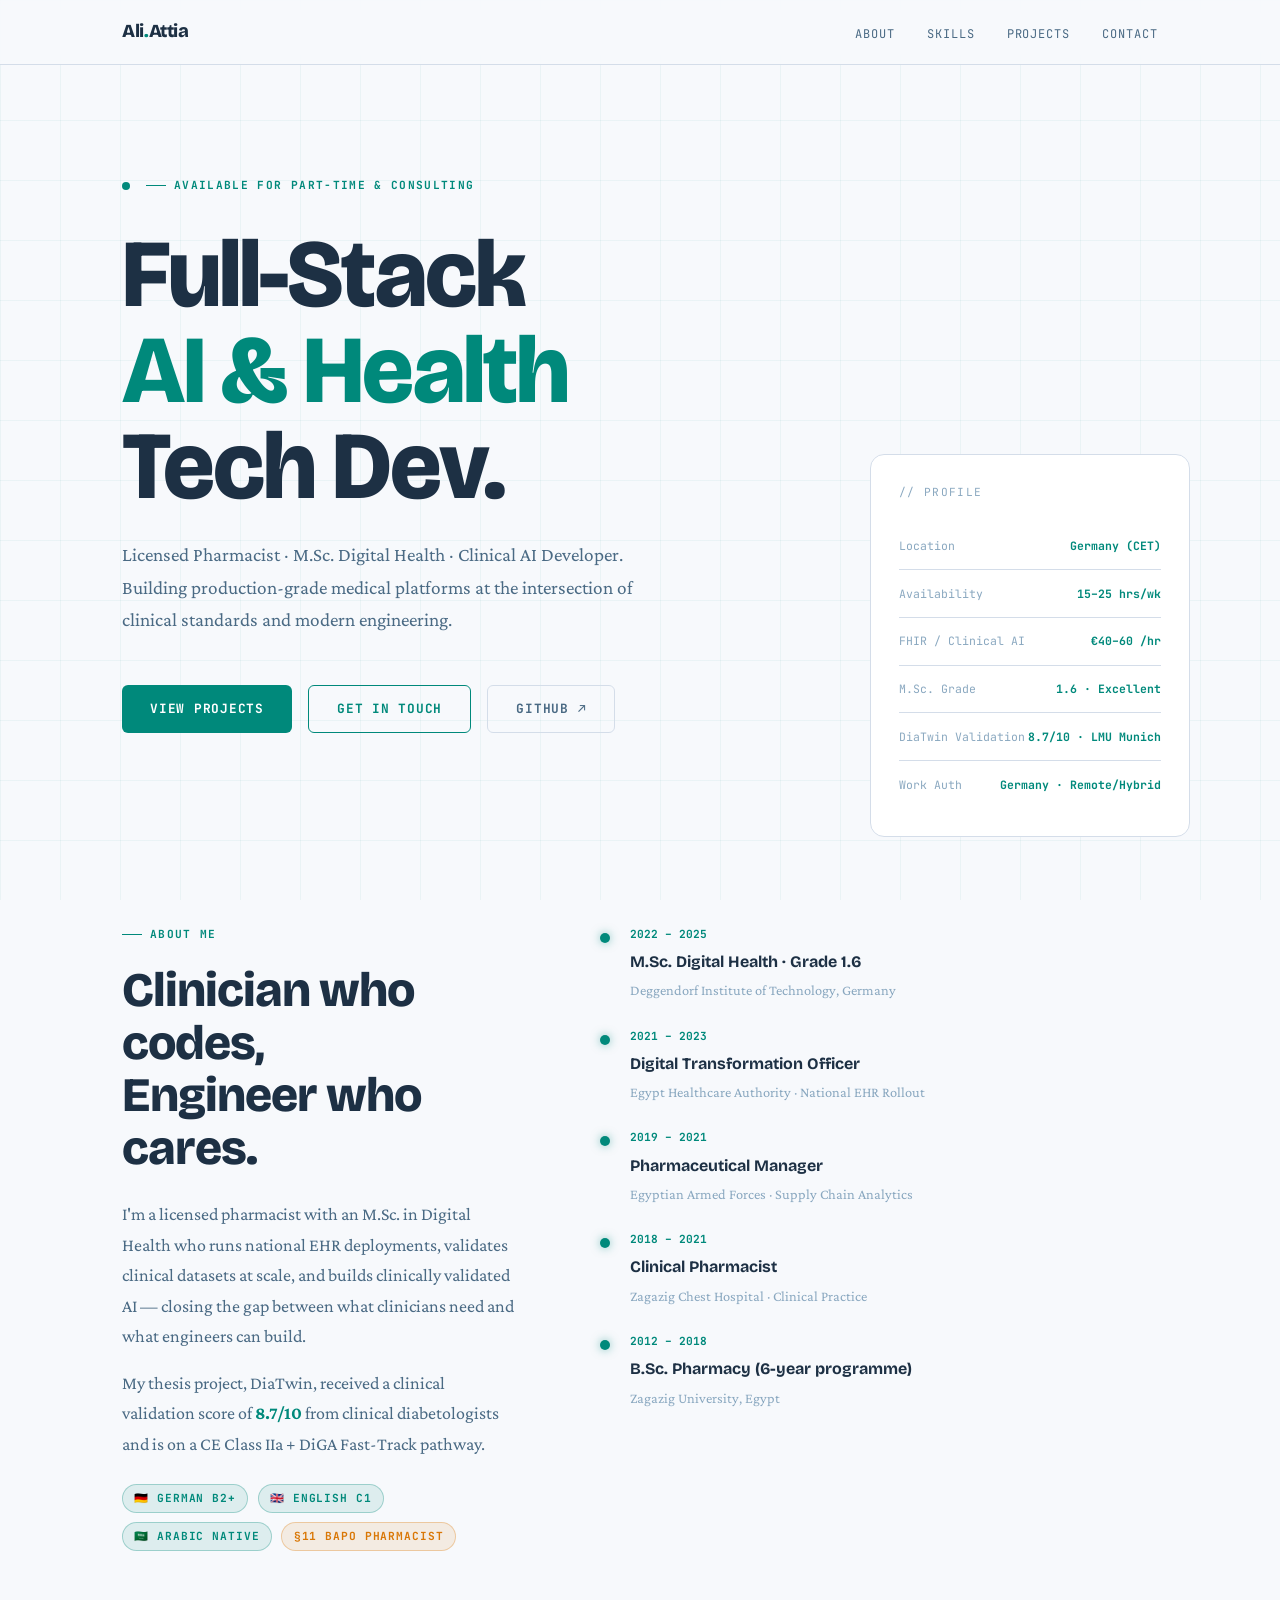
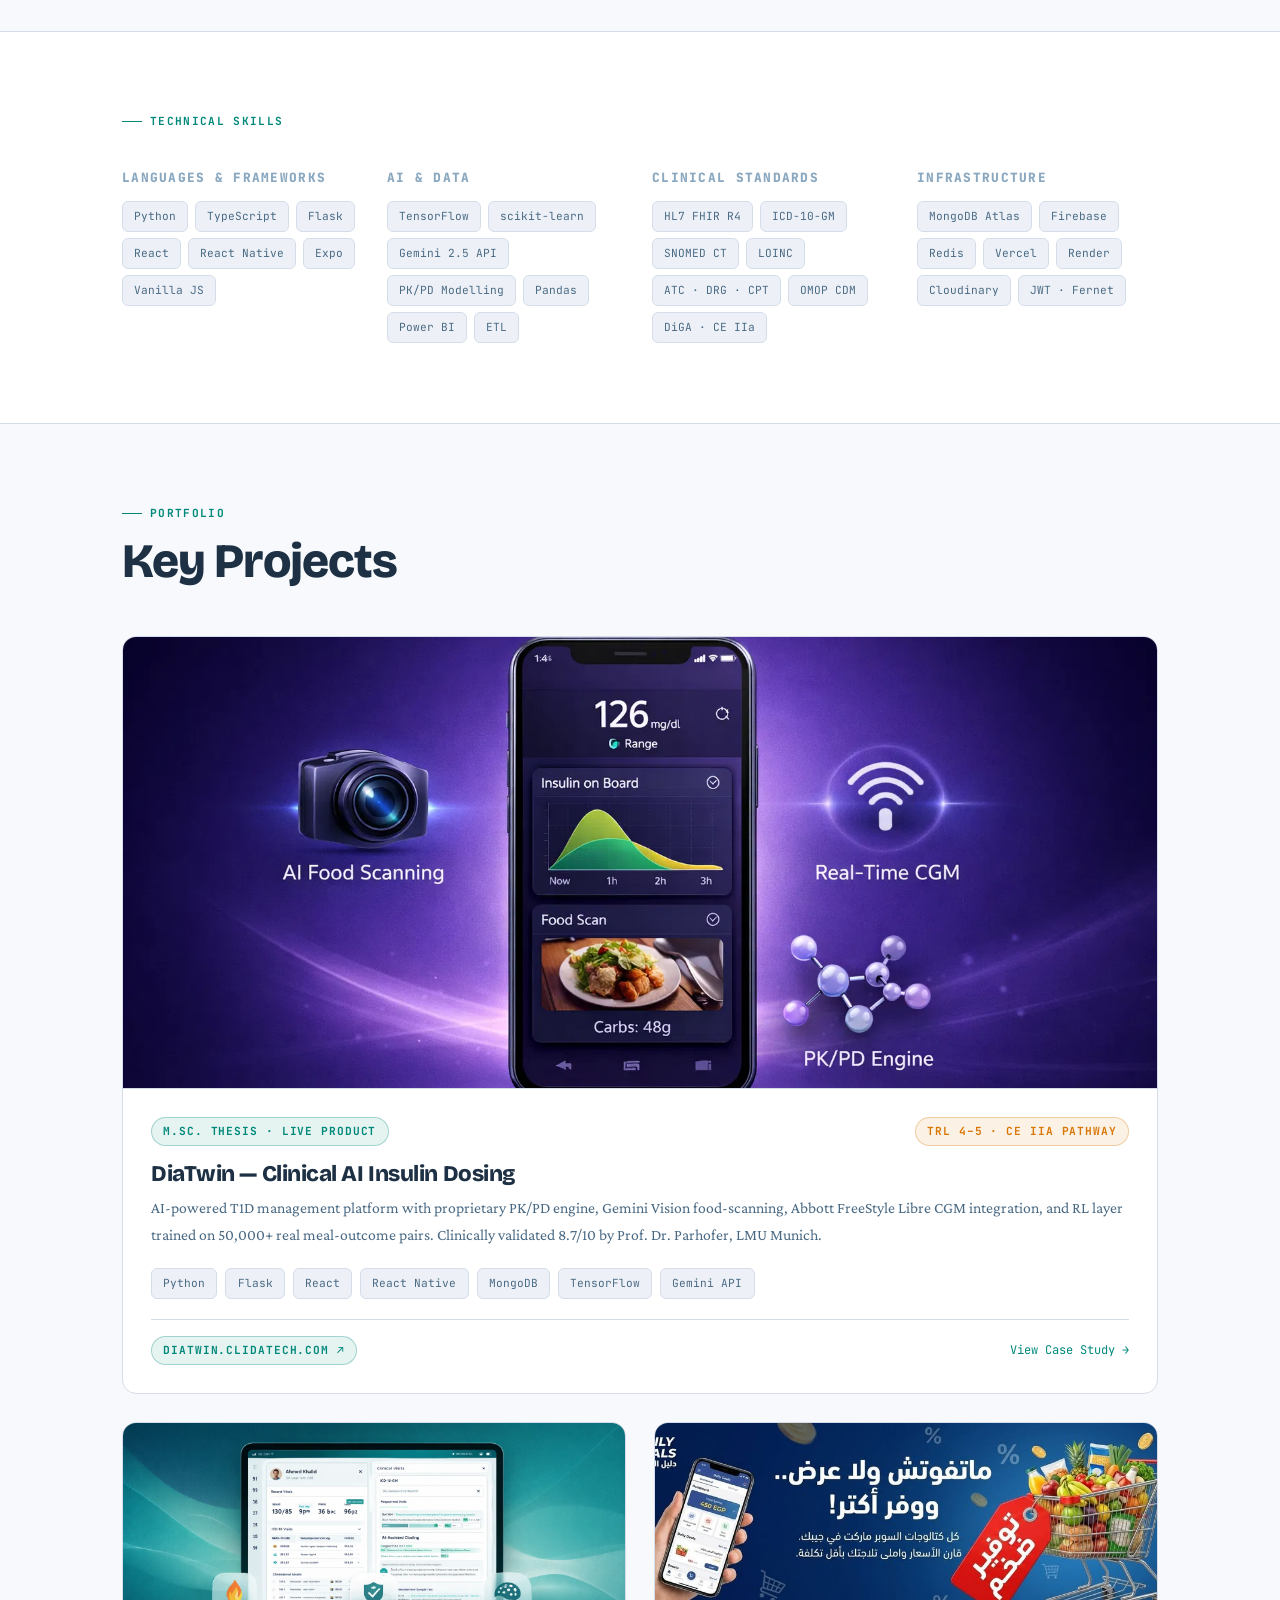
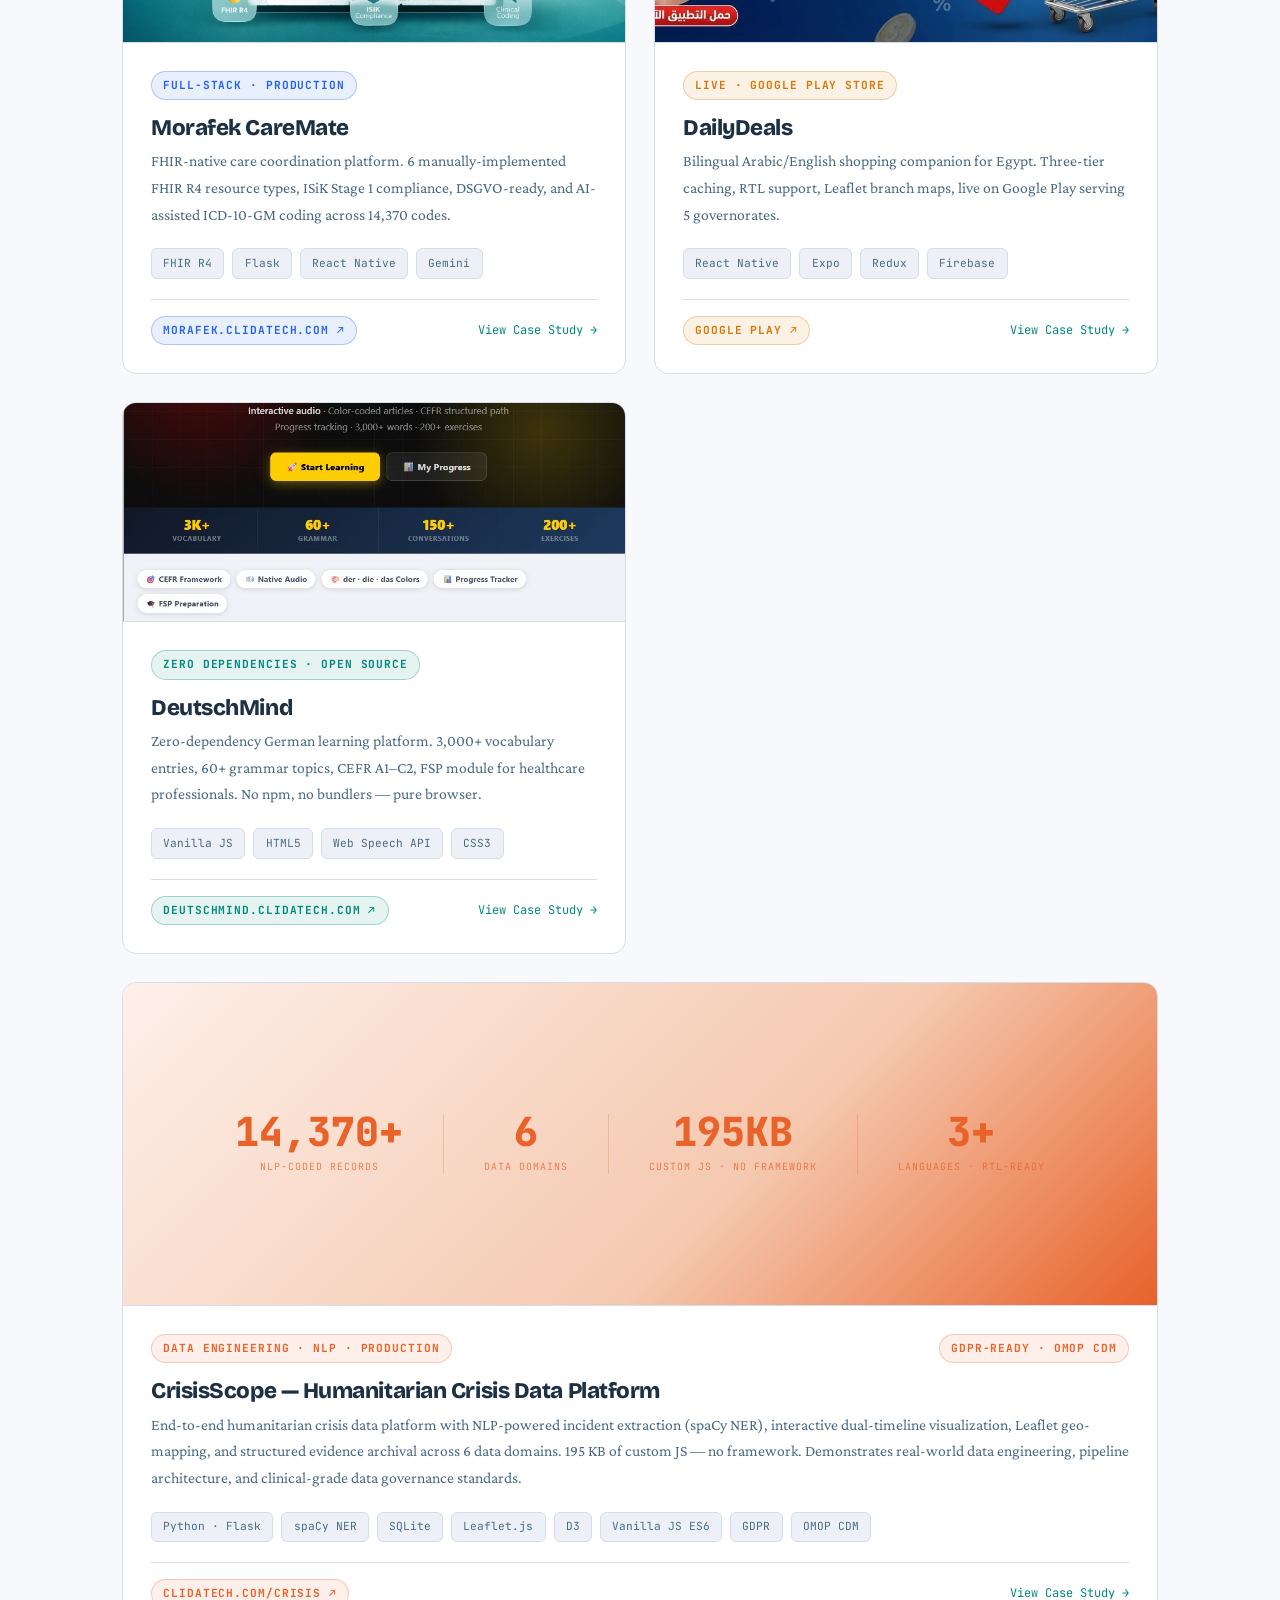
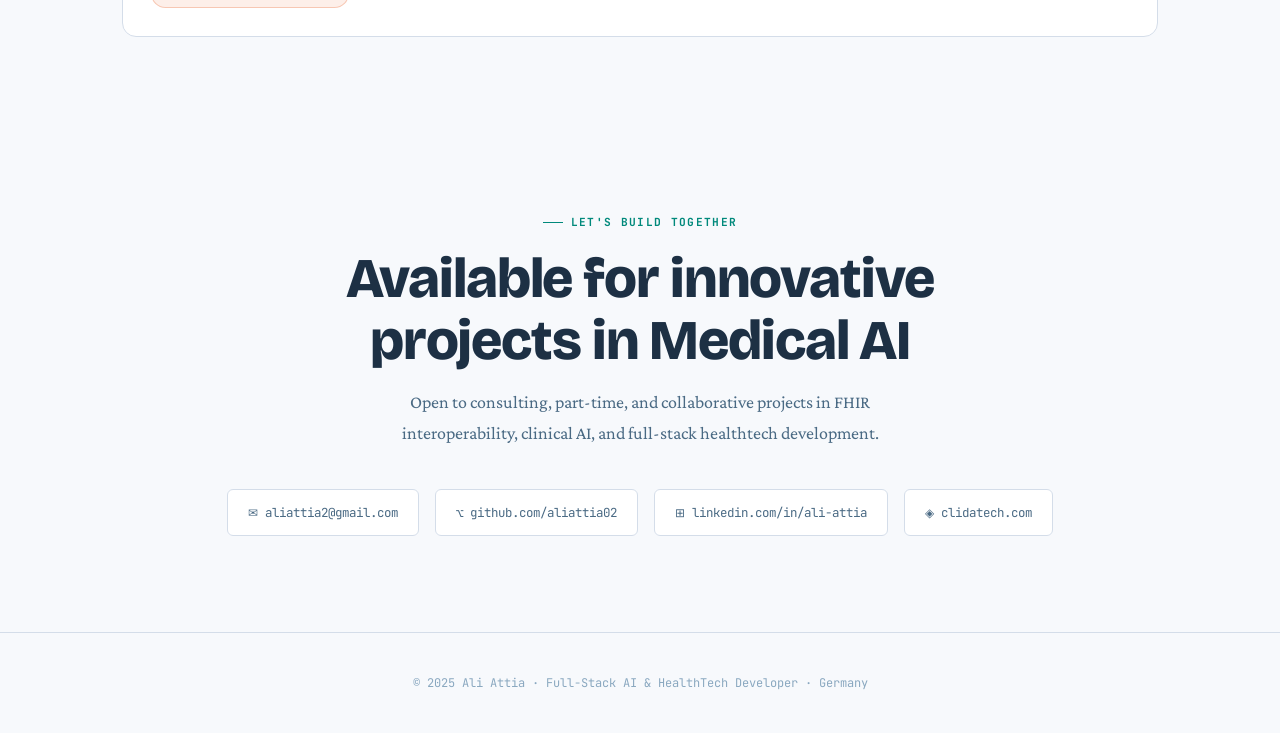
==== commit e1763f01: "Add files via upload" ====
--- a/index.html
+++ b/index.html
@@ -1,1024 +1,754 @@
 <!DOCTYPE html>
 <html lang="en">
 <head>
-<meta charset="UTF-8">
-<meta name="viewport" content="width=device-width, initial-scale=1.0">
-<title>Medlytico — Ali Attia · Digital Health Developer</title>
-<meta name="description" content="Pharmacist + Health IT Officer + Clinical AI Engineer. Building clinical systems that actually work.">
-<link rel="preconnect" href="https://fonts.googleapis.com">
-<link href="https://fonts.googleapis.com/css2?family=Space+Grotesk:wght@300;400;500;600;700&family=Inter:wght@300;400;500&family=JetBrains+Mono:wght@400;500&display=swap" rel="stylesheet">
-<style>
-  :root {
-    --navy:    #0B1F3A;
-    --navy2:   #112847;
-    --teal:    #00C5A8;
-    --teal2:   #00A88F;
-    --amber:   #F5A623;
-    --slate:   #4A6380;
-    --light:   #F0F4F8;
-    --lighter: #F8FAFC;
-    --white:   #ffffff;
-    --muted:   #8FA3BB;
-    --border:  rgba(74,99,128,0.18);
-    --font-display: 'Space Grotesk', sans-serif;
-    --font-body:    'Inter', sans-serif;
-    --font-mono:    'JetBrains Mono', monospace;
-  }
-
-  *, *::before, *::after { box-sizing: border-box; margin: 0; padding: 0; }
-
-  html { scroll-behavior: smooth; font-size: 16px; }
-
-  body {
-    font-family: var(--font-body);
-    background: var(--lighter);
-    color: var(--navy);
-    line-height: 1.6;
-    overflow-x: hidden;
-  }
-
-  /* NAV */
-  nav {
-    position: fixed; top: 0; left: 0; right: 0; z-index: 100;
-    background: rgba(11,31,58,0.96);
-    backdrop-filter: blur(12px);
-    display: flex; align-items: center; justify-content: space-between;
-    padding: 0 2.5rem;
-    height: 60px;
-    border-bottom: 1px solid rgba(0,197,168,0.15);
-  }
-
-  .nav-logo {
-    font-family: var(--font-display);
-    font-size: 1.25rem;
-    font-weight: 700;
-    color: var(--white);
-    text-decoration: none;
-    letter-spacing: -0.02em;
-  }
-  .nav-logo span { color: var(--teal); }
-
-  .nav-links {
-    display: flex; gap: 2rem; list-style: none;
-  }
-  .nav-links a {
-    font-family: var(--font-body);
-    font-size: 0.85rem;
-    font-weight: 500;
-    color: var(--muted);
-    text-decoration: none;
-    text-transform: uppercase;
-    letter-spacing: 0.08em;
-    transition: color 0.2s;
-  }
-  .nav-links a:hover { color: var(--teal); }
-
-  /* HERO */
-  #hero {
-    min-height: 100vh;
-    background: var(--navy);
-    display: flex; align-items: center;
-    padding: 100px 2.5rem 80px;
-    position: relative;
-    overflow: hidden;
-  }
-
-  .hero-bg-grid {
-    position: absolute; inset: 0;
-    background-image:
-      linear-gradient(rgba(0,197,168,0.04) 1px, transparent 1px),
-      linear-gradient(90deg, rgba(0,197,168,0.04) 1px, transparent 1px);
-    background-size: 60px 60px;
-    pointer-events: none;
-  }
-
-  .hero-inner {
-    max-width: 1100px; margin: 0 auto; width: 100%;
-    display: grid; grid-template-columns: 1fr 380px; gap: 4rem; align-items: center;
-    position: relative; z-index: 1;
-  }
-
-  .hero-eyebrow {
-    font-family: var(--font-mono);
-    font-size: 0.78rem;
-    color: var(--teal);
-    letter-spacing: 0.15em;
-    text-transform: uppercase;
-    margin-bottom: 1.25rem;
-  }
-
-  .hero-name {
-    font-family: var(--font-display);
-    font-size: clamp(2.8rem, 5vw, 4.2rem);
-    font-weight: 700;
-    color: var(--white);
-    line-height: 1.05;
-    letter-spacing: -0.03em;
-    margin-bottom: 1rem;
-  }
-  .hero-name .teal { color: var(--teal); }
-
-  .hero-sub {
-    font-size: 1.1rem;
-    color: var(--muted);
-    line-height: 1.7;
-    margin-bottom: 2rem;
-    max-width: 520px;
-  }
-
-  .hero-triple {
-    display: flex; flex-direction: column; gap: 0.65rem;
-    margin-bottom: 2.5rem;
-  }
-  .triple-item {
-    display: flex; align-items: center; gap: 0.75rem;
-    font-size: 0.88rem;
-    color: rgba(240,244,248,0.8);
-  }
-  .triple-dot {
-    width: 6px; height: 6px; border-radius: 50%;
-    background: var(--teal);
-    flex-shrink: 0;
-  }
-
-  .hero-cta {
-    display: flex; gap: 1rem; flex-wrap: wrap;
-  }
-  .btn-primary {
-    display: inline-flex; align-items: center; gap: 0.5rem;
-    background: var(--teal);
-    color: var(--navy);
-    font-family: var(--font-display);
-    font-weight: 600;
-    font-size: 0.88rem;
-    padding: 0.75rem 1.5rem;
-    border-radius: 8px;
-    text-decoration: none;
-    letter-spacing: 0.02em;
-    transition: background 0.2s, transform 0.1s;
-  }
-  .btn-primary:hover { background: var(--teal2); transform: translateY(-1px); }
-
-  .btn-ghost {
-    display: inline-flex; align-items: center; gap: 0.5rem;
-    border: 1px solid rgba(0,197,168,0.4);
-    color: var(--teal);
-    font-family: var(--font-display);
-    font-weight: 500;
-    font-size: 0.88rem;
-    padding: 0.75rem 1.5rem;
-    border-radius: 8px;
-    text-decoration: none;
-    transition: border-color 0.2s, background 0.2s;
-  }
-  .btn-ghost:hover { background: rgba(0,197,168,0.08); border-color: var(--teal); }
-
-  /* ORBIT VISUAL */
-  .hero-visual {
-    display: flex; align-items: center; justify-content: center;
-  }
-  .orbit-wrap {
-    position: relative; width: 320px; height: 320px;
-  }
-  .orbit-center {
-    position: absolute; top: 50%; left: 50%;
-    transform: translate(-50%, -50%);
-    width: 80px; height: 80px;
-    border-radius: 50%;
-    background: linear-gradient(135deg, var(--teal), var(--teal2));
-    display: flex; align-items: center; justify-content: center;
-    font-family: var(--font-display);
-    font-weight: 700;
-    font-size: 1rem;
-    color: var(--navy);
-    z-index: 2;
-  }
-  .orbit-ring {
-    position: absolute; top: 50%; left: 50%;
-    border-radius: 50%;
-    border: 1px solid rgba(0,197,168,0.2);
-  }
-  .orbit-ring.r1 {
-    width: 200px; height: 200px;
-    margin: -100px 0 0 -100px;
-    border-color: rgba(0,197,168,0.25);
-    animation: orbitSpin 14s linear infinite;
-  }
-  .orbit-ring.r2 {
-    width: 300px; height: 300px;
-    margin: -150px 0 0 -150px;
-    border-color: rgba(0,197,168,0.12);
-    animation: orbitSpin 22s linear infinite reverse;
-  }
-  @keyframes orbitSpin { to { transform: rotate(360deg); } }
-
-  .orbit-pill {
-    position: absolute;
-    background: rgba(11,31,58,0.9);
-    border: 1px solid rgba(0,197,168,0.35);
-    color: rgba(240,244,248,0.9);
-    font-family: var(--font-mono);
-    font-size: 0.7rem;
-    padding: 0.3rem 0.7rem;
-    border-radius: 20px;
-    white-space: nowrap;
-  }
-  .orbit-pill.p1 { top: 20px; left: 50%; transform: translateX(-50%); }
-  .orbit-pill.p2 { right: 5px; top: 50%; transform: translateY(-50%); }
-  .orbit-pill.p3 { bottom: 20px; left: 50%; transform: translateX(-50%); }
-  .orbit-pill.p4 { left: 5px; top: 50%; transform: translateY(-50%); }
-
-  /* SECTIONS */
-  section {
-    padding: 80px 2.5rem;
-  }
-  .section-inner { max-width: 1100px; margin: 0 auto; }
-
-  .section-label {
-    font-family: var(--font-mono);
-    font-size: 0.72rem;
-    color: var(--teal);
-    letter-spacing: 0.18em;
-    text-transform: uppercase;
-    margin-bottom: 0.75rem;
-  }
-
-  .section-title {
-    font-family: var(--font-display);
-    font-size: clamp(1.9rem, 3vw, 2.6rem);
-    font-weight: 700;
-    letter-spacing: -0.025em;
-    color: var(--navy);
-    margin-bottom: 0.75rem;
-    line-height: 1.15;
-  }
-
-  .section-lead {
-    font-size: 1rem;
-    color: var(--slate);
-    max-width: 600px;
-    line-height: 1.75;
-    margin-bottom: 3rem;
-  }
-
-  /* ABOUT / TRIPLE */
-  #about { background: var(--white); }
-
-  .about-grid {
-    display: grid;
-    grid-template-columns: 1fr 1fr 1fr;
-    gap: 1.5rem;
-    margin-bottom: 3rem;
-  }
-  .about-card {
-    border: 1px solid var(--border);
-    border-radius: 14px;
-    padding: 1.75rem;
-    background: var(--lighter);
-    transition: border-color 0.2s, transform 0.15s;
-  }
-  .about-card:hover { border-color: var(--teal); transform: translateY(-2px); }
-
-  .about-card-icon {
-    width: 44px; height: 44px;
-    border-radius: 10px;
-    background: rgba(0,197,168,0.1);
-    display: flex; align-items: center; justify-content: center;
-    margin-bottom: 1.1rem;
-    font-size: 1.3rem;
-  }
-  .about-card h3 {
-    font-family: var(--font-display);
-    font-size: 1rem;
-    font-weight: 600;
-    color: var(--navy);
-    margin-bottom: 0.5rem;
-  }
-  .about-card p {
-    font-size: 0.875rem;
-    color: var(--slate);
-    line-height: 1.65;
-  }
-
-  .about-stats {
-    display: flex; gap: 3rem; flex-wrap: wrap;
-    padding: 2rem 0;
-    border-top: 1px solid var(--border);
-    border-bottom: 1px solid var(--border);
-    margin-bottom: 2rem;
-  }
-  .stat-item { display: flex; flex-direction: column; gap: 0.2rem; }
-  .stat-num {
-    font-family: var(--font-display);
-    font-size: 2rem;
-    font-weight: 700;
-    color: var(--teal);
-    letter-spacing: -0.03em;
-  }
-  .stat-label { font-size: 0.78rem; color: var(--slate); font-weight: 500; letter-spacing: 0.04em; }
-
-  .credentials {
-    display: flex; gap: 0.75rem; flex-wrap: wrap;
-  }
-  .cred-tag {
-    display: inline-flex; align-items: center; gap: 0.4rem;
-    background: rgba(11,31,58,0.05);
-    border: 1px solid var(--border);
-    border-radius: 6px;
-    padding: 0.4rem 0.85rem;
-    font-size: 0.8rem;
-    color: var(--navy);
-    font-family: var(--font-mono);
-  }
-  .cred-tag.highlight {
-    background: rgba(0,197,168,0.08);
-    border-color: rgba(0,197,168,0.3);
-    color: var(--teal2);
-  }
-
-  /* PROJECTS */
-  #projects { background: var(--lighter); }
-
-  .projects-grid {
-    display: grid;
-    grid-template-columns: repeat(auto-fit, minmax(320px, 1fr));
-    gap: 1.5rem;
-  }
-
-  .project-card {
-    background: var(--white);
-    border: 1px solid var(--border);
-    border-radius: 16px;
-    padding: 1.75rem;
-    display: flex; flex-direction: column;
-    transition: border-color 0.2s, box-shadow 0.2s, transform 0.15s;
-    text-decoration: none;
-    color: inherit;
-  }
-  .project-card:hover {
-    border-color: var(--teal);
-    box-shadow: 0 8px 32px rgba(0,197,168,0.08);
-    transform: translateY(-3px);
-  }
-
-  .project-header {
-    display: flex; align-items: flex-start; justify-content: space-between;
-    margin-bottom: 1rem;
-  }
-  .project-badge {
-    font-family: var(--font-mono);
-    font-size: 0.68rem;
-    padding: 0.25rem 0.6rem;
-    border-radius: 4px;
-    font-weight: 500;
-    letter-spacing: 0.05em;
-  }
-  .badge-live   { background: rgba(0,197,168,0.12); color: var(--teal2); border: 1px solid rgba(0,197,168,0.25); }
-  .badge-active { background: rgba(245,166,35,0.12); color: #B8761A; border: 1px solid rgba(245,166,35,0.3); }
-  .badge-open   { background: rgba(74,99,128,0.08); color: var(--slate); border: 1px solid var(--border); }
-
-  .project-icon {
-    width: 42px; height: 42px; border-radius: 10px;
-    background: var(--lighter);
-    border: 1px solid var(--border);
-    display: flex; align-items: center; justify-content: center;
-    font-size: 1.2rem;
-  }
-
-  .project-title {
-    font-family: var(--font-display);
-    font-size: 1.1rem;
-    font-weight: 700;
-    color: var(--navy);
-    margin-bottom: 0.4rem;
-    letter-spacing: -0.015em;
-  }
-  .project-subtitle {
-    font-size: 0.8rem;
-    color: var(--teal2);
-    font-family: var(--font-mono);
-    margin-bottom: 0.75rem;
-  }
-  .project-desc {
-    font-size: 0.875rem;
-    color: var(--slate);
-    line-height: 1.65;
-    flex: 1;
-    margin-bottom: 1.25rem;
-  }
-
-  .project-tags {
-    display: flex; gap: 0.4rem; flex-wrap: wrap;
-    margin-bottom: 1.25rem;
-  }
-  .tech-tag {
-    font-family: var(--font-mono);
-    font-size: 0.68rem;
-    background: var(--lighter);
-    border: 1px solid var(--border);
-    color: var(--slate);
-    padding: 0.2rem 0.55rem;
-    border-radius: 4px;
-  }
-
-  .project-link {
-    display: inline-flex; align-items: center; gap: 0.4rem;
-    font-family: var(--font-display);
-    font-size: 0.8rem;
-    font-weight: 600;
-    color: var(--teal);
-    text-decoration: none;
-  }
-  .project-link svg { width: 14px; height: 14px; }
-
-  /* SKILLS */
-  #skills { background: var(--navy); }
-  #skills .section-title { color: var(--white); }
-  #skills .section-lead  { color: var(--muted); }
-  #skills .section-label { color: var(--teal); }
-
-  .skills-grid {
-    display: grid;
-    grid-template-columns: repeat(auto-fit, minmax(260px, 1fr));
-    gap: 1.25rem;
-  }
-  .skill-group {
-    background: rgba(255,255,255,0.04);
-    border: 1px solid rgba(255,255,255,0.08);
-    border-radius: 12px;
-    padding: 1.4rem;
-  }
-  .skill-group h4 {
-    font-family: var(--font-display);
-    font-size: 0.85rem;
-    font-weight: 600;
-    color: var(--teal);
-    text-transform: uppercase;
-    letter-spacing: 0.08em;
-    margin-bottom: 1rem;
-  }
-  .skill-tags {
-    display: flex; flex-wrap: wrap; gap: 0.45rem;
-  }
-  .skill-tag {
-    background: rgba(255,255,255,0.07);
-    color: rgba(240,244,248,0.8);
-    font-family: var(--font-mono);
-    font-size: 0.72rem;
-    padding: 0.3rem 0.65rem;
-    border-radius: 5px;
-    border: 1px solid rgba(255,255,255,0.1);
-  }
-
-  /* TIMELINE */
-  #timeline { background: var(--white); }
-
-  .timeline {
-    position: relative;
-    padding-left: 2rem;
-    max-width: 760px;
-  }
-  .timeline::before {
-    content: '';
-    position: absolute; left: 0; top: 6px; bottom: 0;
-    width: 1px;
-    background: linear-gradient(to bottom, var(--teal), var(--border));
-  }
-  .tl-item {
-    position: relative;
-    padding-bottom: 2.5rem;
-  }
-  .tl-item::before {
-    content: '';
-    position: absolute; left: -2rem; top: 6px;
-    width: 10px; height: 10px;
-    border-radius: 50%;
-    background: var(--teal);
-    border: 2px solid var(--white);
-    box-shadow: 0 0 0 3px rgba(0,197,168,0.2);
-  }
-  .tl-date {
-    font-family: var(--font-mono);
-    font-size: 0.72rem;
-    color: var(--teal);
-    letter-spacing: 0.08em;
-    margin-bottom: 0.3rem;
-  }
-  .tl-role {
-    font-family: var(--font-display);
-    font-size: 1rem;
-    font-weight: 600;
-    color: var(--navy);
-    margin-bottom: 0.15rem;
-  }
-  .tl-org {
-    font-size: 0.85rem;
-    color: var(--slate);
-    margin-bottom: 0.5rem;
-  }
-  .tl-desc {
-    font-size: 0.85rem;
-    color: var(--slate);
-    line-height: 1.65;
-  }
-
-  /* CONTACT */
-  #contact {
-    background: var(--navy);
-    text-align: center;
-  }
-  #contact .section-title { color: var(--white); }
-  #contact .section-lead  { color: var(--muted); margin: 0 auto 2.5rem; }
-
-  .contact-links {
-    display: flex; justify-content: center; gap: 1.25rem; flex-wrap: wrap;
-    margin-bottom: 2rem;
-  }
-  .contact-link {
-    display: inline-flex; align-items: center; gap: 0.5rem;
-    border: 1px solid rgba(0,197,168,0.25);
-    color: var(--muted);
-    font-family: var(--font-mono);
-    font-size: 0.8rem;
-    padding: 0.65rem 1.25rem;
-    border-radius: 8px;
-    text-decoration: none;
-    transition: color 0.2s, border-color 0.2s, background 0.2s;
-  }
-  .contact-link:hover { color: var(--teal); border-color: var(--teal); background: rgba(0,197,168,0.06); }
-
-  /* FOOTER */
-  footer {
-    background: rgba(7,20,38,0.98);
-    text-align: center;
-    padding: 1.5rem;
-    font-family: var(--font-mono);
-    font-size: 0.72rem;
-    color: rgba(143,163,187,0.5);
-    border-top: 1px solid rgba(0,197,168,0.08);
-  }
-
-  /* RESPONSIVE */
-  @media (max-width: 900px) {
-    .hero-inner { grid-template-columns: 1fr; }
-    .hero-visual { display: none; }
-    .about-grid { grid-template-columns: 1fr; }
-    nav { padding: 0 1.25rem; }
-    .nav-links { gap: 1.25rem; }
-    section { padding: 60px 1.25rem; }
-  }
-
-  @media (max-width: 600px) {
-    .nav-links { display: none; }
-    .about-stats { gap: 1.5rem; }
-    .contact-links { flex-direction: column; align-items: center; }
-  }
-
-  @media (prefers-reduced-motion: reduce) {
-    .orbit-ring { animation: none; }
-    * { transition: none !important; }
-  }
-</style>
+  <meta charset="UTF-8" />
+  <meta name="viewport" content="width=device-width, initial-scale=1.0" />
+  <title>Ali Attia — Full-Stack AI & HealthTech Developer</title>
+  <meta name="description" content="Licensed pharmacist and M.Sc. Digital Health graduate specialising in AI-powered medical platforms, FHIR R4 interoperability, and full-stack development." />
+  <link rel="canonical" href="https://clidatech.com" />
+  <meta property="og:title" content="Ali Attia — AI &amp; HealthTech Developer" />
+  <meta property="og:url" content="https://clidatech.com" />
+  <meta property="og:description" content="Licensed pharmacist and M.Sc. Digital Health graduate specialising in AI-powered medical platforms, FHIR R4 interoperability, and full-stack development." />
+  <meta property="og:type" content="website" />
+  <link rel="stylesheet" href="style.css" />
+  <style>
+    /* ── Hero ─────────────────────────────── */
+    .hero {
+      padding: 11rem 0 7rem;
+      position: relative;
+    }
+
+    .hero-eyebrow {
+      display: flex;
+      align-items: center;
+      gap: 1rem;
+      margin-bottom: 2rem;
+    }
+
+    .online-dot {
+      width: 8px;
+      height: 8px;
+      border-radius: 50%;
+      background: var(--teal);
+      animation: pulse 2.5s ease infinite;
+    }
+
+    .hero h1 {
+      font-size: clamp(3rem, 8vw, 6rem);
+      margin-bottom: 1.5rem;
+      line-height: 1;
+    }
+
+    .hero h1 em {
+      font-style: normal;
+      color: var(--teal);
+    }
+
+    .hero-sub {
+      font-size: 1.2rem;
+      color: var(--text-2);
+      max-width: 560px;
+      margin-bottom: 3rem;
+    }
+
+    .hero-cta {
+      display: flex;
+      flex-wrap: wrap;
+      gap: 1rem;
+    }
+
+    /* Right-side floating card */
+    .hero-card {
+      position: absolute;
+      right: 0;
+      top: 50%;
+      transform: translateY(-50%);
+      width: 320px;
+      background: var(--bg-2);
+      border: 1px solid var(--border);
+      border-radius: 14px;
+      padding: 1.75rem;
+    }
+
+    .hero-card-title {
+      font-family: var(--font-mono);
+      font-size: .7rem;
+      color: var(--text-3);
+      letter-spacing: .12em;
+      text-transform: uppercase;
+      margin-bottom: 1.25rem;
+    }
+
+    .hero-stat-row {
+      display: flex;
+      justify-content: space-between;
+      padding: .85rem 0;
+      border-bottom: 1px solid var(--border);
+    }
+
+    .hero-stat-row:last-child { border-bottom: none; }
+
+    .hero-stat-key {
+      font-family: var(--font-mono);
+      font-size: .72rem;
+      color: var(--text-3);
+    }
+
+    .hero-stat-val {
+      font-family: var(--font-mono);
+      font-size: .72rem;
+      color: var(--teal);
+      font-weight: 700;
+    }
+
+    /* ── About ────────────────────────────── */
+    .about-grid {
+      display: grid;
+      grid-template-columns: 1fr 1.4fr;
+      gap: 5rem;
+      align-items: start;
+    }
+
+    .about-left h2 {
+      font-size: clamp(2rem, 4vw, 3rem);
+      margin-bottom: 1.5rem;
+    }
+
+    .about-left p {
+      color: var(--text-2);
+      margin-bottom: 1rem;
+    }
+
+    .badge-row {
+      display: flex;
+      flex-wrap: wrap;
+      gap: .6rem;
+      margin-top: 1.5rem;
+    }
+
+    .about-timeline {
+      display: flex;
+      flex-direction: column;
+      gap: 1.5rem;
+    }
+
+    .timeline-item {
+      display: flex;
+      gap: 1.25rem;
+      align-items: flex-start;
+    }
+
+    .timeline-dot {
+      width: 10px;
+      height: 10px;
+      border-radius: 50%;
+      background: var(--teal);
+      margin-top: .5rem;
+      flex-shrink: 0;
+      box-shadow: 0 0 10px rgba(0,137,123,.5);
+    }
+
+    .timeline-year {
+      font-family: var(--font-mono);
+      font-size: .7rem;
+      color: var(--teal);
+      margin-bottom: .25rem;
+      font-weight: 700;
+    }
+
+    .timeline-title {
+      font-family: var(--font-head);
+      font-weight: 700;
+      font-size: 1rem;
+      color: var(--white);
+      margin-bottom: .2rem;
+    }
+
+    .timeline-org {
+      font-size: .9rem;
+      color: var(--text-3);
+    }
+
+    /* ── Skills ───────────────────────────── */
+    .skills-section { background: var(--bg-2); border-top: 1px solid var(--border); border-bottom: 1px solid var(--border); }
+
+    .skills-grid {
+      display: grid;
+      grid-template-columns: repeat(auto-fit, minmax(220px, 1fr));
+      gap: 1.5rem;
+    }
+
+    .skill-group h4 {
+      font-size: .8rem;
+      font-family: var(--font-mono);
+      color: var(--text-3);
+      letter-spacing: .1em;
+      text-transform: uppercase;
+      margin-bottom: 1rem;
+    }
+
+    .skill-group .chips { gap: .4rem; }
+
+    /* ── Projects ─────────────────────────── */
+    .projects-grid {
+      display: grid;
+      grid-template-columns: repeat(2, 1fr);
+      gap: 1.75rem;
+    }
+
+    .project-card {
+      background: var(--bg-2);
+      border: 1px solid var(--border);
+      border-radius: 14px;
+      overflow: hidden;
+      transition: all .35s;
+      text-decoration: none;
+      display: block;
+    }
+
+    .project-card:hover {
+      border-color: var(--teal-dim);
+      transform: translateY(-6px);
+      box-shadow: var(--glow);
+    }
+
+    .project-card.featured {
+      grid-column: 1 / -1;
+    }
+
+    .project-thumb {
+      width: 100%;
+      aspect-ratio: 16/7;
+      background: var(--bg-3);
+      border-bottom: 1px solid var(--border);
+      display: flex;
+      align-items: center;
+      justify-content: center;
+      position: relative;
+      overflow: hidden;
+    }
+
+    .project-thumb-inner {
+      font-family: var(--font-mono);
+      font-size: .7rem;
+      color: var(--text-3);
+      text-align: center;
+    }
+
+    .project-thumb-icon {
+      font-size: 2.5rem;
+      margin-bottom: .5rem;
+      display: block;
+    }
+
+    /* Gradient accents per project */
+    .project-card[data-color="teal"] .project-thumb {
+      background: linear-gradient(135deg, #e8f5f3 0%, #b2dfdb 60%, #80cbc4 100%);
+    }
+    .project-card[data-color="blue"] .project-thumb {
+      background: linear-gradient(135deg, #e8f0fe 0%, #c5d8f8 60%, #93b8f4 100%);
+    }
+    .project-card[data-color="amber"] .project-thumb {
+      background: linear-gradient(135deg, #fef9e8 0%, #fde8b0 60%, #fcd57a 100%);
+    }
+    .project-card[data-color="green"] .project-thumb {
+      background: linear-gradient(135deg, #e8f5e9 0%, #b3ddb6 60%, #81c784 100%);
+    }
+    .project-card[data-color="crisis"] .project-thumb {
+      background: linear-gradient(135deg, #fdf0ea 0%, #f5c9b0 60%, #e8622a 100%);
+    }
+
+    .project-body {
+      padding: 1.75rem;
+    }
+
+    .project-meta {
+      display: flex;
+      align-items: center;
+      justify-content: space-between;
+      margin-bottom: 1rem;
+    }
+
+    .project-body h3 {
+      font-size: 1.4rem;
+      margin-bottom: .5rem;
+      color: var(--white);
+    }
+
+    .project-body p {
+      font-size: .98rem;
+      color: var(--text-2);
+      margin-bottom: 1.25rem;
+    }
+
+    .project-footer {
+      display: flex;
+      align-items: center;
+      justify-content: space-between;
+      padding-top: 1rem;
+      border-top: 1px solid var(--border);
+    }
+
+    .project-arrow {
+      font-family: var(--font-mono);
+      font-size: .75rem;
+      color: var(--teal);
+      display: flex;
+      align-items: center;
+      gap: .4rem;
+    }
+
+    /* ── Contact ──────────────────────────── */
+    .contact-section {
+      text-align: center;
+      padding: 6rem 0;
+    }
+
+    .contact-section h2 {
+      font-size: clamp(2rem, 5vw, 3.5rem);
+      margin-bottom: 1rem;
+    }
+
+    .contact-section p {
+      color: var(--text-2);
+      max-width: 500px;
+      margin: 0 auto 2.5rem;
+    }
+
+    .contact-links {
+      display: flex;
+      justify-content: center;
+      flex-wrap: wrap;
+      gap: 1rem;
+    }
+
+    .contact-item {
+      display: flex;
+      align-items: center;
+      gap: .5rem;
+      font-family: var(--font-mono);
+      font-size: .78rem;
+      color: var(--text-2);
+      background: var(--bg-2);
+      border: 1px solid var(--border);
+      border-radius: var(--radius);
+      padding: .75rem 1.25rem;
+      transition: all .25s;
+    }
+
+    .contact-item:hover {
+      color: var(--teal);
+      border-color: var(--teal-dim);
+      transform: translateY(-2px);
+    }
+
+    @media (max-width: 900px) {
+      .about-grid { grid-template-columns: 1fr; gap: 3rem; }
+      .projects-grid { grid-template-columns: 1fr; }
+      .project-card.featured { grid-column: auto; }
+      .hero-card { display: none; }
+      .hero h1 { font-size: 2.8rem; }
+    }
+  </style>
 </head>
 <body>
 
-<!-- NAV -->
-<nav>
-  <a href="#hero" class="nav-logo">Med<span>lytico</span></a>
-  <ul class="nav-links">
-    <li><a href="#about">About</a></li>
-    <li><a href="#projects">Projects</a></li>
-    <li><a href="#skills">Skills</a></li>
-    <li><a href="#timeline">Experience</a></li>
-    <li><a href="#contact">Contact</a></li>
-  </ul>
-</nav>
-
-<!-- HERO -->
-<section id="hero">
-  <div class="hero-bg-grid"></div>
-  <div class="hero-inner">
-    <div class="hero-content">
-      <div class="hero-eyebrow">// digital health · clinical ai · hl7-fhir</div>
-      <h1 class="hero-name">
-        Ali Attia<br>
-        <span class="teal">Medlytico</span>
+  <!-- NAV -->
+  <nav>
+    <div class="nav-inner">
+      <div class="nav-logo">Ali<span>.</span>Attia</div>
+      <ul class="nav-links">
+        <li><a href="#about">About</a></li>
+        <li><a href="#skills">Skills</a></li>
+        <li><a href="#projects">Projects</a></li>
+        <li><a href="#contact">Contact</a></li>
+      </ul>
+    </div>
+  </nav>
+
+  <!-- HERO -->
+  <section class="hero">
+    <div class="container" style="position:relative;">
+      <div class="hero-eyebrow fade-up">
+        <div class="online-dot"></div>
+        <span class="label" style="margin:0; font-size:.7rem;">Available for Part-Time &amp; Consulting</span>
+      </div>
+
+      <h1 class="fade-up-2">
+        Full-Stack<br>
+        <em>AI &amp; Health</em><br>
+        Tech Dev.
       </h1>
-      <p class="hero-sub">
-        Pharmacist. National EHR Officer. Clinical AI Engineer.<br>
-        Building health systems that bridge the gap between clinical reality and engineering precision.
+
+      <p class="hero-sub fade-up-3">
+        Licensed Pharmacist · M.Sc. Digital Health · Clinical AI Developer.
+        Building production-grade medical platforms at the intersection of clinical
+        standards and modern engineering.
       </p>
-      <div class="hero-triple">
-        <div class="triple-item"><span class="triple-dot"></span>Licensed pharmacist (§11 BApO Bavaria) — dispensed against the fields I build</div>
-        <div class="triple-item"><span class="triple-dot"></span>Led UHI EHR rollout across two Egyptian governorates — ICD-10, SNOMED CT, FHIR R4 in production</div>
-        <div class="triple-item"><span class="triple-dot"></span>M.Sc. Digital Health (1.6, DIT) — DiaTwin rated 8.7/10 clinical utility by LMU Munich</div>
+
+      <div class="hero-cta fade-up-4">
+        <a href="#projects" class="btn btn-primary">View Projects</a>
+        <a href="mailto:aliattia2@gmail.com" class="btn btn-outline">Get In Touch</a>
+        <a href="https://github.com/aliattia02" target="_blank" rel="noopener" class="btn btn-ghost">GitHub ↗</a>
       </div>
-      <div class="hero-cta">
-        <a href="#projects" class="btn-primary">
-          View Projects
-          <svg viewBox="0 0 24 24" fill="none" stroke="currentColor" stroke-width="2" stroke-linecap="round" stroke-linejoin="round" width="16" height="16"><path d="M5 12h14M12 5l7 7-7 7"/></svg>
-        </a>
-        <a href="#contact" class="btn-ghost">Get in Touch</a>
+
+      <!-- Floating info card -->
+      <div class="hero-card fade-up-4">
+        <div class="hero-card-title">// Profile</div>
+        <div class="hero-stat-row">
+          <span class="hero-stat-key">Location</span>
+          <span class="hero-stat-val">Germany (CET)</span>
+        </div>
+        <div class="hero-stat-row">
+          <span class="hero-stat-key">Availability</span>
+          <span class="hero-stat-val">15–25 hrs/wk</span>
+        </div>
+        <div class="hero-stat-row">
+          <span class="hero-stat-key">FHIR / Clinical AI</span>
+          <span class="hero-stat-val">€40–60 /hr</span>
+        </div>
+        <div class="hero-stat-row">
+          <span class="hero-stat-key">M.Sc. Grade</span>
+          <span class="hero-stat-val">1.6 · Excellent</span>
+        </div>
+        <div class="hero-stat-row">
+          <span class="hero-stat-key">DiaTwin Validation</span>
+          <span class="hero-stat-val">8.7/10 · LMU Munich</span>
+        </div>
+        <div class="hero-stat-row">
+          <span class="hero-stat-key">Work Auth</span>
+          <span class="hero-stat-val">Germany · Remote/Hybrid</span>
+        </div>
       </div>
     </div>
-    <div class="hero-visual">
-      <div class="orbit-wrap">
-        <div class="orbit-ring r2"></div>
-        <div class="orbit-ring r1">
-          <div class="orbit-pill p1">Clinical</div>
-          <div class="orbit-pill p3">Engineering</div>
-        </div>
-        <div class="orbit-pill p2" style="right:-30px;top:50%;transform:translateY(-50%);">Health IT</div>
-        <div class="orbit-center">AA</div>
+  </section>
+
+  <!-- ABOUT -->
+  <section id="about">
+    <div class="container">
+      <div class="about-grid">
+        <div class="about-left">
+          <div class="label" style="margin-bottom:1.25rem;">About Me</div>
+          <h2>Clinician who codes,<br>Engineer who cares.</h2>
+          <p>
+            I'm a licensed pharmacist with an M.Sc. in Digital Health who runs national EHR
+            deployments, validates clinical datasets at scale, and builds clinically validated
+            AI — closing the gap between what clinicians need and what engineers can build.
+          </p>
+          <p>
+            My thesis project, DiaTwin, received a clinical validation score of
+            <strong style="color:var(--teal)">8.7/10</strong> from clinical diabetologists
+            and is on a CE Class IIa + DiGA Fast-Track pathway.
+          </p>
+          <div class="badge-row">
+            <span class="tag">🇩🇪 German B2+</span>
+            <span class="tag">🇬🇧 English C1</span>
+            <span class="tag">🇸🇦 Arabic Native</span>
+            <span class="tag amber">§11 BApO Pharmacist</span>
+          </div>
+        </div>
+
+        <div class="about-timeline">
+          <div class="timeline-item">
+            <div class="timeline-dot"></div>
+            <div>
+              <div class="timeline-year">2022 – 2025</div>
+              <div class="timeline-title">M.Sc. Digital Health · Grade 1.6</div>
+              <div class="timeline-org">Deggendorf Institute of Technology, Germany</div>
+            </div>
+          </div>
+          <div class="timeline-item">
+            <div class="timeline-dot"></div>
+            <div>
+              <div class="timeline-year">2021 – 2023</div>
+              <div class="timeline-title">Digital Transformation Officer</div>
+              <div class="timeline-org">Egypt Healthcare Authority · National EHR Rollout</div>
+            </div>
+          </div>
+          <div class="timeline-item">
+            <div class="timeline-dot"></div>
+            <div>
+              <div class="timeline-year">2019 – 2021</div>
+              <div class="timeline-title">Pharmaceutical Manager</div>
+              <div class="timeline-org">Egyptian Armed Forces · Supply Chain Analytics</div>
+            </div>
+          </div>
+          <div class="timeline-item">
+            <div class="timeline-dot"></div>
+            <div>
+              <div class="timeline-year">2018 – 2021</div>
+              <div class="timeline-title">Clinical Pharmacist</div>
+              <div class="timeline-org">Zagazig Chest Hospital · Clinical Practice</div>
+            </div>
+          </div>
+          <div class="timeline-item">
+            <div class="timeline-dot"></div>
+            <div>
+              <div class="timeline-year">2012 – 2018</div>
+              <div class="timeline-title">B.Sc. Pharmacy (6-year programme)</div>
+              <div class="timeline-org">Zagazig University, Egypt</div>
+            </div>
+          </div>
+        </div>
       </div>
     </div>
-  </div>
-</section>
-
-<!-- ABOUT -->
-<section id="about">
-  <div class="section-inner">
-    <div class="section-label">Who I am</div>
-    <h2 class="section-title">The triple combination<br>most profiles don't have.</h2>
-    <p class="section-lead">
-      Most people have one of three things: clinical domain knowledge, health IT experience, or engineering execution capability. I have all three — evidenced by qualifications, production systems, and clinical validation.
-    </p>
-
-    <div class="about-grid">
-      <div class="about-card">
-        <div class="about-card-icon">⚕️</div>
-        <h3>Clinical Domain</h3>
-        <p>Licensed pharmacist (§11 BApO, Bavaria). Pharmaceutical Fachsprachenprüfung (BLAK, 2025). Dispensed against the very fields I build. Clinical supervisor: Prof. Dr. Klaus Parhofer, LMU Munich.</p>
-      </div>
-      <div class="about-card">
-        <div class="about-card-icon">🏥</div>
-        <h3>Health IT at Scale</h3>
-        <p>Led Egypt's Universal Health Insurance EHR digitalisation across two governorates. ICD-10, SNOMED CT, CPT, DRG, FHIR R4, HIS/LIS/PACS in production. 500+ staff trained. Dedalus Orbis HIS v12 power user.</p>
-      </div>
-      <div class="about-card">
-        <div class="about-card-icon">⚙️</div>
-        <h3>Engineering Execution</h3>
-        <p>Seven live, deployed projects. React, FastAPI, Flask, MongoDB, React Native, FHIR R4/ISiK. Clinical AI: PK/PD ODE modelling, RL-assisted insulin dosing, CGM integration, NLP incident classification.</p>
+  </section>
+
+  <!-- SKILLS -->
+  <section id="skills" class="skills-section">
+    <div class="container">
+      <div class="label" style="margin-bottom:2.5rem;">Technical Skills</div>
+      <div class="skills-grid">
+        <div class="skill-group">
+          <h4>Languages &amp; Frameworks</h4>
+          <div class="chips">
+            <span class="chip">Python</span>
+            <span class="chip">TypeScript</span>
+            <span class="chip">Flask</span>
+            <span class="chip">React</span>
+            <span class="chip">React Native</span>
+            <span class="chip">Expo</span>
+            <span class="chip">Vanilla JS</span>
+          </div>
+        </div>
+        <div class="skill-group">
+          <h4>AI &amp; Data</h4>
+          <div class="chips">
+            <span class="chip">TensorFlow</span>
+            <span class="chip">scikit-learn</span>
+            <span class="chip">Gemini 2.5 API</span>
+            <span class="chip">PK/PD Modelling</span>
+            <span class="chip">Pandas</span>
+            <span class="chip">Power BI</span>
+            <span class="chip">ETL</span>
+          </div>
+        </div>
+        <div class="skill-group">
+          <h4>Clinical Standards</h4>
+          <div class="chips">
+            <span class="chip">HL7 FHIR R4</span>
+            <span class="chip">ICD-10-GM</span>
+            <span class="chip">SNOMED CT</span>
+            <span class="chip">LOINC</span>
+            <span class="chip">ATC · DRG · CPT</span>
+            <span class="chip">OMOP CDM</span>
+            <span class="chip">DiGA · CE IIa</span>
+          </div>
+        </div>
+        <div class="skill-group">
+          <h4>Infrastructure</h4>
+          <div class="chips">
+            <span class="chip">MongoDB Atlas</span>
+            <span class="chip">Firebase</span>
+            <span class="chip">Redis</span>
+            <span class="chip">Vercel</span>
+            <span class="chip">Render</span>
+            <span class="chip">Cloudinary</span>
+            <span class="chip">JWT · Fernet</span>
+          </div>
+        </div>
       </div>
     </div>
-
-    <div class="about-stats">
-      <div class="stat-item">
-        <span class="stat-num">7</span>
-        <span class="stat-label">Live production systems</span>
-      </div>
-      <div class="stat-item">
-        <span class="stat-num">6+</span>
-        <span class="stat-label">Years clinical + health IT</span>
-      </div>
-      <div class="stat-item">
-        <span class="stat-num">1.6</span>
-        <span class="stat-label">M.Sc. grade (DIT Germany)</span>
-      </div>
-      <div class="stat-item">
-        <span class="stat-num">8.7</span>
-        <span class="stat-label">DiaTwin clinical utility /10</span>
-      </div>
-      <div class="stat-item">
-        <span class="stat-num">500+</span>
-        <span class="stat-label">EHR staff trained</span>
+  </section>
+
+  <!-- PROJECTS -->
+  <section id="projects">
+    <div class="container">
+      <div class="label" style="margin-bottom:.75rem;">Portfolio</div>
+      <h2 style="font-size:clamp(2rem,4vw,3rem); margin-bottom:3rem;">Key Projects</h2>
+
+      <div class="projects-grid">
+
+        <!-- DiaTwin — featured -->
+        <a href="diatwin.html" class="project-card featured" data-color="teal">
+          <div class="project-thumb">
+            <img src="docs/screenshots/diatwin/diatwin-hero.png" alt="DiaTwin — Clinical AI Insulin Dosing" style="width:100%;height:100%;object-fit:cover;">
+          </div>
+          <div class="project-body">
+            <div class="project-meta">
+              <span class="tag">M.Sc. Thesis · Live Product</span>
+              <span class="tag amber">TRL 4–5 · CE IIa Pathway</span>
+            </div>
+            <h3>DiaTwin — Clinical AI Insulin Dosing</h3>
+            <p>
+              AI-powered T1D management platform with proprietary PK/PD engine, Gemini Vision
+              food-scanning, Abbott FreeStyle Libre CGM integration, and RL layer trained on
+              50,000+ real meal-outcome pairs. Clinically validated 8.7/10 by Prof. Dr. Parhofer, LMU Munich.
+            </p>
+            <div class="chips" style="margin-bottom:1.25rem;">
+              <span class="chip">Python</span><span class="chip">Flask</span><span class="chip">React</span>
+              <span class="chip">React Native</span><span class="chip">MongoDB</span>
+              <span class="chip">TensorFlow</span><span class="chip">Gemini API</span>
+            </div>
+            <div class="project-footer">
+              <div class="chips">
+                <span class="tag">diatwin.clidatech.com ↗</span>
+              </div>
+              <span class="project-arrow">View Case Study →</span>
+            </div>
+          </div>
+        </a>
+
+        <!-- Morafek CareMate -->
+        <a href="morafek.html" class="project-card" data-color="blue">
+          <div class="project-thumb">
+            <img src="docs/screenshots/morafek/morafek-doctor-dashboard.png" alt="Morafek CareMate — Doctor Dashboard" style="width:100%;height:100%;object-fit:cover;">
+          </div>
+          <div class="project-body">
+            <div class="project-meta">
+              <span class="tag blue">Full-Stack · Production</span>
+            </div>
+            <h3>Morafek CareMate</h3>
+            <p>
+              FHIR-native care coordination platform. 6 manually-implemented FHIR R4 resource types,
+              ISiK Stage 1 compliance, DSGVO-ready, and AI-assisted ICD-10-GM coding across 14,370 codes.
+            </p>
+            <div class="chips" style="margin-bottom:1.25rem;">
+              <span class="chip">FHIR R4</span><span class="chip">Flask</span>
+              <span class="chip">React Native</span><span class="chip">Gemini</span>
+            </div>
+            <div class="project-footer">
+              <span class="tag blue">morafek.clidatech.com ↗</span>
+              <span class="project-arrow">View Case Study →</span>
+            </div>
+          </div>
+        </a>
+
+        <!-- DailyDeals -->
+        <a href="dailydeals.html" class="project-card" data-color="amber">
+          <div class="project-thumb">
+            <img src="docs/screenshots/dailydeals/dailydeals-hero.png" alt="DailyDeals — Smart Shopping Companion" style="width:100%;height:100%;object-fit:cover;">
+          </div>
+          <div class="project-body">
+            <div class="project-meta">
+              <span class="tag amber">Live · Google Play Store</span>
+            </div>
+            <h3>DailyDeals</h3>
+            <p>
+              Bilingual Arabic/English shopping companion for Egypt. Three-tier caching,
+              RTL support, Leaflet branch maps, live on Google Play serving 5 governorates.
+            </p>
+            <div class="chips" style="margin-bottom:1.25rem;">
+              <span class="chip">React Native</span><span class="chip">Expo</span>
+              <span class="chip">Redux</span><span class="chip">Firebase</span>
+            </div>
+            <div class="project-footer">
+              <span class="tag amber">Google Play ↗</span>
+              <span class="project-arrow">View Case Study →</span>
+            </div>
+          </div>
+        </a>
+
+        <!-- DeutschMind -->
+        <a href="deutschmind.html" class="project-card" data-color="green">
+          <div class="project-thumb">
+            <img src="docs/screenshots/deutschmind/deutschmind-hero.png" alt="DeutschMind — German Learning Platform" style="width:100%;height:100%;object-fit:cover;">
+          </div>
+          <div class="project-body">
+            <div class="project-meta">
+              <span class="tag">Zero Dependencies · Open Source</span>
+            </div>
+            <h3>DeutschMind</h3>
+            <p>
+              Zero-dependency German learning platform. 3,000+ vocabulary entries, 60+ grammar topics,
+              CEFR A1–C2, FSP module for healthcare professionals. No npm, no bundlers — pure browser.
+            </p>
+            <div class="chips" style="margin-bottom:1.25rem;">
+              <span class="chip">Vanilla JS</span><span class="chip">HTML5</span>
+              <span class="chip">Web Speech API</span><span class="chip">CSS3</span>
+            </div>
+            <div class="project-footer">
+              <span class="tag">deutschmind.clidatech.com ↗</span>
+              <span class="project-arrow">View Case Study →</span>
+            </div>
+          </div>
+        </a>
+
+        <!-- CrisisScope — spans full width -->
+        <a href="crisis.html" class="project-card" data-color="crisis" style="grid-column:1/-1;">
+          <div class="project-thumb" style="aspect-ratio:16/5; position:relative; overflow:hidden;">
+            <div style="position:absolute;inset:0;display:flex;align-items:center;justify-content:center;gap:2.5rem;padding:2rem;flex-wrap:wrap;">
+              <div style="text-align:center;">
+                <div style="font-family:'JetBrains Mono',monospace;font-size:2.5rem;font-weight:800;color:#e8622a;line-height:1;">14,370+</div>
+                <div style="font-family:'JetBrains Mono',monospace;font-size:.62rem;color:rgba(232,98,42,.75);letter-spacing:.1em;text-transform:uppercase;margin-top:.4rem;">NLP-Coded Records</div>
+              </div>
+              <div style="width:1px;height:60px;background:rgba(232,98,42,.25);"></div>
+              <div style="text-align:center;">
+                <div style="font-family:'JetBrains Mono',monospace;font-size:2.5rem;font-weight:800;color:#e8622a;line-height:1;">6</div>
+                <div style="font-family:'JetBrains Mono',monospace;font-size:.62rem;color:rgba(232,98,42,.75);letter-spacing:.1em;text-transform:uppercase;margin-top:.4rem;">Data Domains</div>
+              </div>
+              <div style="width:1px;height:60px;background:rgba(232,98,42,.25);"></div>
+              <div style="text-align:center;">
+                <div style="font-family:'JetBrains Mono',monospace;font-size:2.5rem;font-weight:800;color:#e8622a;line-height:1;">195KB</div>
+                <div style="font-family:'JetBrains Mono',monospace;font-size:.62rem;color:rgba(232,98,42,.75);letter-spacing:.1em;text-transform:uppercase;margin-top:.4rem;">Custom JS · No Framework</div>
+              </div>
+              <div style="width:1px;height:60px;background:rgba(232,98,42,.25);"></div>
+              <div style="text-align:center;">
+                <div style="font-family:'JetBrains Mono',monospace;font-size:2.5rem;font-weight:800;color:#e8622a;line-height:1;">3+</div>
+                <div style="font-family:'JetBrains Mono',monospace;font-size:.62rem;color:rgba(232,98,42,.75);letter-spacing:.1em;text-transform:uppercase;margin-top:.4rem;">Languages · RTL-Ready</div>
+              </div>
+            </div>
+          </div>
+          <div class="project-body">
+            <div class="project-meta">
+              <span class="tag" style="background:rgba(232,98,42,.1);color:#e8622a;border-color:rgba(232,98,42,.28);">Data Engineering · NLP · Production</span>
+              <span class="tag" style="background:rgba(232,98,42,.1);color:#e8622a;border-color:rgba(232,98,42,.28);">GDPR-Ready · OMOP CDM</span>
+            </div>
+            <h3>CrisisScope — Humanitarian Crisis Data Platform</h3>
+            <p>
+              End-to-end humanitarian crisis data platform with NLP-powered incident extraction (spaCy NER),
+              interactive dual-timeline visualization, Leaflet geo-mapping, and structured evidence archival
+              across 6 data domains. 195 KB of custom JS — no framework. Demonstrates real-world data engineering,
+              pipeline architecture, and clinical-grade data governance standards.
+            </p>
+            <div class="chips" style="margin-bottom:1.25rem;">
+              <span class="chip">Python · Flask</span><span class="chip">spaCy NER</span>
+              <span class="chip">SQLite</span><span class="chip">Leaflet.js</span>
+              <span class="chip">D3</span><span class="chip">Vanilla JS ES6</span>
+              <span class="chip">GDPR</span><span class="chip">OMOP CDM</span>
+            </div>
+            <div class="project-footer">
+              <span class="tag" style="background:rgba(232,98,42,.1);color:#e8622a;border-color:rgba(232,98,42,.28);">clidatech.com/crisis ↗</span>
+              <span class="project-arrow">View Case Study →</span>
+            </div>
+          </div>
+        </a>
+
       </div>
     </div>
-
-    <div class="credentials">
-      <span class="cred-tag highlight">§11 BApO · Bavaria</span>
-      <span class="cred-tag highlight">FSP Pharmazeutisch · BLAK 2025</span>
-      <span class="cred-tag highlight">M.Sc. Digital Health · DIT 2025</span>
-      <span class="cred-tag">HL7-FHIR R4</span>
-      <span class="cred-tag">SNOMED CT · ICD-10</span>
-      <span class="cred-tag">ISiK · gICS · gPAS</span>
-      <span class="cred-tag">MDR / SaMD awareness</span>
-      <span class="cred-tag">GDPR-compliant architecture</span>
-      <span class="cred-tag">Arabic · English · German B2+</span>
-    </div>
-  </div>
-</section>
-
-<!-- PROJECTS -->
-<section id="projects">
-  <div class="section-inner">
-    <div class="section-label">Work</div>
-    <h2 class="section-title">Clinical systems that<br>run in the real world.</h2>
-    <p class="section-lead">Every project connects clinical knowledge to engineering. No toy apps — these are either in active use, clinically validated, or both.</p>
-
-    <div class="projects-grid">
-
-      <!-- DiaTwin -->
-      <a href="https://dia-twin.vercel.app" target="_blank" rel="noopener" class="project-card">
-        <div class="project-header">
-          <div class="project-icon">💉</div>
-          <span class="project-badge badge-live">● Live</span>
-        </div>
-        <div class="project-title">DiaTwin</div>
-        <div class="project-subtitle">Clinical AI · Insulin Dosing Support</div>
-        <div class="project-desc">
-          Personalised insulin dosing platform for Type 1 Diabetes. HR-driven ODE activity pharmacodynamics model (Dalla Man / Breton / Cobelli framework), CGM integration via LibreLinkUp, Google Fit HR wearable sync, Gemini Vision food scanning. Clinically evaluated by Prof. Dr. Klaus Parhofer (LMU Munich) — 8.7/10 utility score.
-        </div>
-        <div class="project-tags">
-          <span class="tech-tag">React Native</span>
-          <span class="tech-tag">Flask</span>
-          <span class="tech-tag">MongoDB</span>
-          <span class="tech-tag">PK/PD ODE</span>
-          <span class="tech-tag">Gemini Vision</span>
-          <span class="tech-tag">Google Play</span>
-        </div>
-        <span class="project-link">
-          dia-twin.vercel.app
-          <svg viewBox="0 0 24 24" fill="none" stroke="currentColor" stroke-width="2" stroke-linecap="round" stroke-linejoin="round"><path d="M18 13v6a2 2 0 0 1-2 2H5a2 2 0 0 1-2-2V8a2 2 0 0 1 2-2h6"/><polyline points="15 3 21 3 21 9"/><line x1="10" y1="14" x2="21" y2="3"/></svg>
-        </span>
-      </a>
-
-      <!-- AI-OVR -->
-      <div class="project-card" style="cursor:default;">
-        <div class="project-header">
-          <div class="project-icon">📋</div>
-          <span class="project-badge badge-active">● Active deploy</span>
-        </div>
-        <div class="project-title">E·OVR (AI-OVR)</div>
-        <div class="project-subtitle">Incident Reporting · EHAEGY</div>
-        <div class="project-desc">
-          AI-powered occurrence and variance reporting system for the Egyptian Health Authority. Full quality cycle: submission, workflow routing, CAPA, closing report, analytics. NLP extracts classification from free-text narratives; ML auto-triages critical incidents. Scope-filtered dashboards at facility, administration, and governorate level.
-        </div>
-        <div class="project-tags">
-          <span class="tech-tag">FastAPI</span>
-          <span class="tech-tag">React/Vite</span>
-          <span class="tech-tag">MongoDB</span>
-          <span class="tech-tag">Pydantic v2</span>
-          <span class="tech-tag">NLP triage</span>
-          <span class="tech-tag">HMAC-SHA256</span>
-        </div>
-        <span class="project-link" style="color:var(--slate);">Active implementation · EHAEGY</span>
-      </div>
-
-      <!-- Morafek -->
-      <a href="https://morafek-care-mate.vercel.app" target="_blank" rel="noopener" class="project-card">
-        <div class="project-header">
-          <div class="project-icon">🏨</div>
-          <span class="project-badge badge-open">Open Source</span>
-        </div>
-        <div class="project-title">Morafek CareMate</div>
-        <div class="project-subtitle">FHIR R4 / ISiK EHR · Open Source</div>
-        <div class="project-desc">
-          Full FHIR R4 / ISiK-compliant open-source EHR for the German healthcare context. Medication module with PZN search, E-Rezept fields (aut-idem §129 SGB V, GKV/PKV), 28-day adherence heatmap. gICS and gPAS (Mainz TTP) consent and pseudonymisation integration. Health Connect Android sync.
-        </div>
-        <div class="project-tags">
-          <span class="tech-tag">Flask</span>
-          <span class="tech-tag">React Native</span>
-          <span class="tech-tag">FHIR R4</span>
-          <span class="tech-tag">ISiK</span>
-          <span class="tech-tag">gICS/gPAS</span>
-          <span class="tech-tag">Health Connect</span>
-        </div>
-        <span class="project-link">
-          morafek-care-mate.vercel.app
-          <svg viewBox="0 0 24 24" fill="none" stroke="currentColor" stroke-width="2" stroke-linecap="round" stroke-linejoin="round"><path d="M18 13v6a2 2 0 0 1-2 2H5a2 2 0 0 1-2-2V8a2 2 0 0 1 2-2h6"/><polyline points="15 3 21 3 21 9"/><line x1="10" y1="14" x2="21" y2="3"/></svg>
-        </span>
-      </a>
-
-      <!-- DeutschMind -->
-      <a href="https://aliattia02.github.io/DeutschMind" target="_blank" rel="noopener" class="project-card">
-        <div class="project-header">
-          <div class="project-icon">🇩🇪</div>
-          <span class="project-badge badge-live">● Live</span>
-        </div>
-        <div class="project-title">DeutschMind</div>
-        <div class="project-subtitle">Language Learning Platform</div>
-        <div class="project-desc">
-          Zero-dependency German language learning platform with 3,000+ vocabulary entries. Includes a dedicated Fachsprachenprüfung (FSP) module built on the actual pharmaceutical German exam structure. TTS audio playback, spaced repetition, mobile-optimised.
-        </div>
-        <div class="project-tags">
-          <span class="tech-tag">Vanilla JS</span>
-          <span class="tech-tag">Zero deps</span>
-          <span class="tech-tag">TTS</span>
-          <span class="tech-tag">GitHub Pages</span>
-        </div>
-        <span class="project-link">
-          aliattia02.github.io/DeutschMind
-          <svg viewBox="0 0 24 24" fill="none" stroke="currentColor" stroke-width="2" stroke-linecap="round" stroke-linejoin="round"><path d="M18 13v6a2 2 0 0 1-2 2H5a2 2 0 0 1-2-2V8a2 2 0 0 1 2-2h6"/><polyline points="15 3 21 3 21 9"/><line x1="10" y1="14" x2="21" y2="3"/></svg>
-        </span>
-      </a>
-
-      <!-- PalGenoPedia -->
-      <div class="project-card" style="cursor:default;">
-        <div class="project-header">
-          <div class="project-icon">🌐</div>
-          <span class="project-badge badge-active">● Active</span>
-        </div>
-        <div class="project-title">PalGenoPedia</div>
-        <div class="project-subtitle">Humanitarian Documentation · Gaza</div>
-        <div class="project-desc">
-          Static GitHub Pages humanitarian documentation platform covering the Gaza crisis. University damage tracker, multilingual support (English / Arabic / German), CSV-to-GitHub automation via Apps Script, volunteer recruitment infrastructure. Co-developed with Jaella Elizabeth Wengel.
-        </div>
-        <div class="project-tags">
-          <span class="tech-tag">GitHub Pages</span>
-          <span class="tech-tag">i18n</span>
-          <span class="tech-tag">Apps Script</span>
-          <span class="tech-tag">Open Source</span>
-        </div>
-        <span class="project-link" style="color:var(--slate);">Humanitarian open data</span>
-      </div>
-
-      <!-- DailyDeals -->
-      <div class="project-card" style="cursor:default;">
-        <div class="project-header">
-          <div class="project-icon">🛍</div>
-          <span class="project-badge badge-live">● Published</span>
-        </div>
-        <div class="project-title">DailyDeals</div>
-        <div class="project-subtitle">Android App · Google Play</div>
-        <div class="project-desc">
-          Bilingual Arabic / English Android shopping app published on Google Play. Full RTL Arabic support, native Android UI, bilingual product catalogue. Built for the Egyptian consumer market.
-        </div>
-        <div class="project-tags">
-          <span class="tech-tag">Android</span>
-          <span class="tech-tag">Google Play</span>
-          <span class="tech-tag">RTL/Arabic</span>
-          <span class="tech-tag">Bilingual</span>
-        </div>
-        <span class="project-link" style="color:var(--slate);">Google Play Store</span>
-      </div>
-
-    </div>
-  </div>
-</section>
-
-<!-- SKILLS -->
-<section id="skills">
-  <div class="section-inner">
-    <div class="section-label">Capabilities</div>
-    <h2 class="section-title">Technical depth across<br>the full clinical stack.</h2>
-    <p class="section-lead">From SNOMED CT mappings to ODE pharmacodynamics models — the range comes from building systems that needed all of it.</p>
-
-    <div class="skills-grid">
-      <div class="skill-group">
-        <h4>Clinical Standards</h4>
-        <div class="skill-tags">
-          <span class="skill-tag">HL7 FHIR R4</span>
-          <span class="skill-tag">ISiK</span>
-          <span class="skill-tag">ICD-10</span>
-          <span class="skill-tag">SNOMED CT</span>
-          <span class="skill-tag">CPT</span>
-          <span class="skill-tag">ATC</span>
-          <span class="skill-tag">DRG</span>
-          <span class="skill-tag">gICS / gPAS</span>
-          <span class="skill-tag">E-Rezept §129 SGB V</span>
-        </div>
-      </div>
-      <div class="skill-group">
-        <h4>Backend</h4>
-        <div class="skill-tags">
-          <span class="skill-tag">FastAPI</span>
-          <span class="skill-tag">Flask</span>
-          <span class="skill-tag">Django</span>
-          <span class="skill-tag">Python</span>
-          <span class="skill-tag">MongoDB / Motor</span>
-          <span class="skill-tag">Pydantic v2</span>
-          <span class="skill-tag">HMAC / JWT</span>
-          <span class="skill-tag">CSFLE</span>
-          <span class="skill-tag">REST / SOAP</span>
-        </div>
-      </div>
-      <div class="skill-group">
-        <h4>Frontend & Mobile</h4>
-        <div class="skill-tags">
-          <span class="skill-tag">React / Vite</span>
-          <span class="skill-tag">React Native</span>
-          <span class="skill-tag">Expo / EAS</span>
-          <span class="skill-tag">TypeScript</span>
-          <span class="skill-tag">RTL / Arabic i18n</span>
-          <span class="skill-tag">Health Connect</span>
-          <span class="skill-tag">Tailwind</span>
-        </div>
-      </div>
-      <div class="skill-group">
-        <h4>Clinical AI</h4>
-        <div class="skill-tags">
-          <span class="skill-tag">PK/PD ODE modelling</span>
-          <span class="skill-tag">Dalla Man framework</span>
-          <span class="skill-tag">RL-assisted dosing</span>
-          <span class="skill-tag">CGM integration</span>
-          <span class="skill-tag">NLP classification</span>
-          <span class="skill-tag">ML triage</span>
-          <span class="skill-tag">Gemini Vision</span>
-          <span class="skill-tag">LibreLinkUp</span>
-        </div>
-      </div>
-      <div class="skill-group">
-        <h4>Infrastructure</h4>
-        <div class="skill-tags">
-          <span class="skill-tag">Vercel</span>
-          <span class="skill-tag">Render</span>
-          <span class="skill-tag">Docker</span>
-          <span class="skill-tag">GitHub Actions</span>
-          <span class="skill-tag">GDPR architecture</span>
-          <span class="skill-tag">MDR / SaMD</span>
-          <span class="skill-tag">ISO 14971</span>
-          <span class="skill-tag">DIN EN 62304</span>
-        </div>
-      </div>
-      <div class="skill-group">
-        <h4>Languages</h4>
-        <div class="skill-tags">
-          <span class="skill-tag">Arabic (native)</span>
-          <span class="skill-tag">English (C1)</span>
-          <span class="skill-tag">German B2+</span>
-          <span class="skill-tag">FSP Pharmazeutisch</span>
-          <span class="skill-tag">Python</span>
-          <span class="skill-tag">JavaScript / TS</span>
-          <span class="skill-tag">SQL</span>
-        </div>
+  </section>
+
+  <!-- CONTACT -->
+  <section id="contact" class="contact-section">
+    <div class="container">
+      <div class="label" style="margin-bottom:1rem; justify-content:center;">Let's Build Together</div>
+      <h2>Available for innovative<br>projects in Medical AI</h2>
+      <p>
+        Open to consulting, part-time, and collaborative projects in FHIR interoperability,
+        clinical AI, and full-stack healthtech development.
+      </p>
+      <div class="contact-links">
+        <a href="mailto:aliattia2@gmail.com" class="contact-item">
+          ✉ aliattia2@gmail.com
+        </a>
+        <a href="https://github.com/aliattia02" target="_blank" rel="noopener" class="contact-item">
+          ⌥ github.com/aliattia02
+        </a>
+        <a href="https://linkedin.com/in/ali-attia-74748bb4" target="_blank" rel="noopener" class="contact-item">
+          ⊞ linkedin.com/in/ali-attia
+        </a>
+        <a href="https://clidatech.com" target="_blank" rel="noopener" class="contact-item">
+          ◈ clidatech.com
+        </a>
       </div>
     </div>
-  </div>
-</section>
-
-<!-- TIMELINE -->
-<section id="timeline">
-  <div class="section-inner">
-    <div class="section-label">Experience</div>
-    <h2 class="section-title">Where the depth<br>comes from.</h2>
-    <p class="section-lead">Clinical pharmacy → national EHR programme → full-stack digital health engineering. Each role built the next one.</p>
-
-    <div class="timeline">
-
-      <div class="tl-item">
-        <div class="tl-date">July 2026 → Feb 2028</div>
-        <div class="tl-role">Wissenschaftlicher Mitarbeiter — EyeMatics Project</div>
-        <div class="tl-org">Institut für Medizinische Informatik, UKM Münster</div>
-        <div class="tl-desc">Clinical AI for ophthalmology. TV-L E13. Medical informatics research at one of Germany's largest university hospitals.</div>
-      </div>
-
-      <div class="tl-item">
-        <div class="tl-date">Aug 2025 → present</div>
-        <div class="tl-role">Freelance Digital Health Developer & Researcher</div>
-        <div class="tl-org">Self-employed · Remote</div>
-        <div class="tl-desc">Full-stack clinical AI development. Active delivery of AI-OVR for the Egyptian Health Authority (EHAEGY). FHIR R4, MDR/SaMD architecture, clinical decision support systems.</div>
-      </div>
-
-      <div class="tl-item">
-        <div class="tl-date">2023 – 2025</div>
-        <div class="tl-role">M.Sc. Digital Health</div>
-        <div class="tl-org">Deggendorf Institute of Technology, Bavaria · Grade 1.6</div>
-        <div class="tl-desc">Thesis: Personalised insulin dosing via PK/PD modelling and ML/RL. Clinically supervised by Prof. Dr. Klaus Parhofer, LMU Klinikum. Rated EXCELLENT across all areas. DiaTwin clinical utility: 8.7/10.</div>
-      </div>
-
-      <div class="tl-item">
-        <div class="tl-date">April 2021 – Oct 2023</div>
-        <div class="tl-role">Senior Clinical Data Specialist & Digital Transformation Officer</div>
-        <div class="tl-org">Egyptian Health Authority / PMU for Universal Health Insurance</div>
-        <div class="tl-desc">Led national EHR digitalisation across two governorates. 100% paper-to-digital migration. ICD-10, SNOMED CT, CPT, ATC, DRG at national scale. FHIR R4 in production. HIS + LIS + PACS + billing integration. 500+ staff trained. Dedalus Orbis HIS v12 power user.</div>
-      </div>
-
-      <div class="tl-item">
-        <div class="tl-date">2013 – 2019</div>
-        <div class="tl-role">B.Sc. Pharmacy (6-year programme)</div>
-        <div class="tl-org">Zagazig University, Egypt · Grade 1.5 (Sehr gut equiv.) · Anabin H+</div>
-        <div class="tl-desc">Clinical pharmacy, QC internship at GSK, hospital pharmacy roles. Foundation of the domain knowledge that now informs every technical decision.</div>
-      </div>
-
+  </section>
+
+  <footer>
+    <div class="container">
+      <p>© 2025 Ali Attia · Full-Stack AI &amp; HealthTech Developer · Germany</p>
     </div>
-  </div>
-</section>
-
-<!-- CONTACT -->
-<section id="contact">
-  <div class="section-inner">
-    <div class="section-label">Get in touch</div>
-    <h2 class="section-title">Let's build something<br>clinically meaningful.</h2>
-    <p class="section-lead">
-      Open for research collaborations, clinical AI projects, FHIR interoperability work, and freelance digital health development. Based in Germany.
-    </p>
-
-    <div class="contact-links">
-      <a href="mailto:ali.attia@gmx.de" class="contact-link">
-        <svg viewBox="0 0 24 24" fill="none" stroke="currentColor" stroke-width="1.5" stroke-linecap="round" stroke-linejoin="round" width="16" height="16"><rect x="2" y="4" width="20" height="16" rx="2"/><path d="M22 6l-10 7L2 6"/></svg>
-        ali.attia@gmx.de
-      </a>
-      <a href="https://www.linkedin.com/in/ali-attia-74748bb4/" target="_blank" rel="noopener" class="contact-link">
-        <svg viewBox="0 0 24 24" fill="currentColor" width="16" height="16"><path d="M16 8a6 6 0 0 1 6 6v7h-4v-7a2 2 0 0 0-2-2 2 2 0 0 0-2 2v7h-4v-7a6 6 0 0 1 6-6z"/><rect x="2" y="9" width="4" height="12"/><circle cx="4" cy="4" r="2"/></svg>
-        LinkedIn
-      </a>
-      <a href="https://github.com/aliattia02" target="_blank" rel="noopener" class="contact-link">
-        <svg viewBox="0 0 24 24" fill="none" stroke="currentColor" stroke-width="1.5" stroke-linecap="round" stroke-linejoin="round" width="16" height="16"><path d="M9 19c-5 1.5-5-2.5-7-3m14 6v-3.87a3.37 3.37 0 0 0-.94-2.61c3.14-.35 6.44-1.54 6.44-7A5.44 5.44 0 0 0 20 4.77 5.07 5.07 0 0 0 19.91 1S18.73.65 16 2.48a13.38 13.38 0 0 0-7 0C6.27.65 5.09 1 5.09 1A5.07 5.07 0 0 0 5 4.77a5.44 5.44 0 0 0-1.5 3.78c0 5.42 3.3 6.61 6.44 7A3.37 3.37 0 0 0 9 18.13V22"/></svg>
-        aliattia02
-      </a>
-      <a href="https://aliattia02.github.io/Portfolio/" target="_blank" rel="noopener" class="contact-link">
-        <svg viewBox="0 0 24 24" fill="none" stroke="currentColor" stroke-width="1.5" stroke-linecap="round" stroke-linejoin="round" width="16" height="16"><path d="M10 13a5 5 0 0 0 7.54.54l3-3a5 5 0 0 0-7.07-7.07l-1.72 1.71"/><path d="M14 11a5 5 0 0 0-7.54-.54l-3 3a5 5 0 0 0 7.07 7.07l1.71-1.71"/></svg>
-        Portfolio (GitHub Pages)
-      </a>
-    </div>
-  </div>
-</section>
-
-<footer>
-  medlytico.com · Ali Attia · Digital Health · Germany ·&nbsp;
-  <span style="font-family:var(--font-body);">Built with precision, not templates.</span>
-</footer>
+  </footer>
 
 </body>
 </html>
--- a/style.css
+++ b/style.css
@@ -0,0 +1,496 @@
+/* ===========================
+   ALI ATTIA — PORTFOLIO STYLES
+   =========================== */
+
+@import url('https://fonts.googleapis.com/css2?family=Bricolage+Grotesque:opsz,wght@12..96,300;12..96,400;12..96,500;12..96,700;12..96,800&family=Crimson+Pro:ital,wght@0,300;0,400;0,600;1,300;1,400&family=JetBrains+Mono:wght@400;500;700&display=swap');
+
+/* ── Variables ──────────────────────────────────────── */
+:root {
+  --bg:         #f7f9fc;
+  --bg-2:       #ffffff;
+  --bg-3:       #edf1f7;
+  --border:     #d4dde9;
+  --border-2:   #b0c1d4;
+  --teal:       #00897b;
+  --teal-dim:   #006b60;
+  --blue:       #2563eb;
+  --amber:      #d97706;
+  --red:        #dc2626;
+  --text:       #1d3044;
+  --text-2:     #4a6a84;
+  --text-3:     #8aa8c0;
+  --white:      #1d3044;
+  --font-head:  'Bricolage Grotesque', sans-serif;
+  --font-body:  'Crimson Pro', serif;
+  --font-mono:  'JetBrains Mono', monospace;
+  --radius:     6px;
+  --glow:       0 0 30px rgba(0, 137, 123, 0.15);
+  --glow-blue:  0 0 30px rgba(37, 99, 235, 0.15);
+}
+
+/* ── Reset & Base ──────────────────────────────────── */
+*, *::before, *::after { box-sizing: border-box; margin: 0; padding: 0; }
+
+html { scroll-behavior: smooth; }
+
+body {
+  background: var(--bg);
+  color: var(--text);
+  font-family: var(--font-body);
+  font-size: 18px;
+  line-height: 1.7;
+  min-height: 100vh;
+  overflow-x: hidden;
+}
+
+a { color: var(--teal); text-decoration: none; transition: color .2s; }
+a:hover { color: var(--white); }
+
+img { max-width: 100%; display: block; }
+
+/* ── Grid Background ───────────────────────────────── */
+body::before {
+  content: '';
+  position: fixed;
+  inset: 0;
+  background-image:
+    linear-gradient(rgba(0,137,123,.05) 1px, transparent 1px),
+    linear-gradient(90deg, rgba(0,137,123,.05) 1px, transparent 1px);
+  background-size: 60px 60px;
+  pointer-events: none;
+  z-index: 0;
+}
+
+/* ── Layout ────────────────────────────────────────── */
+.container {
+  max-width: 1100px;
+  margin: 0 auto;
+  padding: 0 2rem;
+  position: relative;
+  z-index: 1;
+}
+
+section { padding: 5rem 0; }
+
+/* ── NAV ───────────────────────────────────────────── */
+nav {
+  position: fixed;
+  top: 0; left: 0; right: 0;
+  z-index: 100;
+  background: rgba(247, 249, 252, .92);
+  backdrop-filter: blur(16px);
+  border-bottom: 1px solid var(--border);
+}
+
+.nav-inner {
+  max-width: 1100px;
+  margin: 0 auto;
+  padding: 0 2rem;
+  height: 64px;
+  display: flex;
+  align-items: center;
+  justify-content: space-between;
+}
+
+.nav-logo {
+  font-family: var(--font-head);
+  font-weight: 800;
+  font-size: 1.15rem;
+  color: var(--white);
+  letter-spacing: -.02em;
+}
+
+.nav-logo span { color: var(--teal); }
+
+.nav-links {
+  display: flex;
+  gap: 2rem;
+  list-style: none;
+}
+
+.nav-links a {
+  font-family: var(--font-mono);
+  font-size: .75rem;
+  color: var(--text-2);
+  letter-spacing: .08em;
+  text-transform: uppercase;
+  transition: color .2s;
+}
+
+.nav-links a:hover { color: var(--teal); }
+
+/* ── Utility Classes ───────────────────────────────── */
+.tag {
+  display: inline-flex;
+  align-items: center;
+  gap: .35rem;
+  font-family: var(--font-mono);
+  font-size: .7rem;
+  font-weight: 700;
+  letter-spacing: .08em;
+  text-transform: uppercase;
+  padding: .25rem .7rem;
+  border-radius: 99px;
+  background: rgba(0,137,123,.1);
+  border: 1px solid rgba(0,137,123,.3);
+  color: var(--teal);
+}
+
+.tag.blue {
+  background: rgba(37,99,235,.1);
+  border-color: rgba(37,99,235,.3);
+  color: var(--blue);
+}
+
+.tag.amber {
+  background: rgba(217,119,6,.1);
+  border-color: rgba(217,119,6,.3);
+  color: var(--amber);
+}
+
+.label {
+  font-family: var(--font-mono);
+  font-size: .7rem;
+  font-weight: 700;
+  letter-spacing: .12em;
+  text-transform: uppercase;
+  color: var(--teal);
+  display: flex;
+  align-items: center;
+  gap: .5rem;
+}
+
+.label::before {
+  content: '';
+  display: inline-block;
+  width: 20px;
+  height: 1px;
+  background: var(--teal);
+}
+
+h1, h2, h3, h4 {
+  font-family: var(--font-head);
+  font-weight: 800;
+  line-height: 1.1;
+  color: var(--white);
+  letter-spacing: -.02em;
+}
+
+.card {
+  background: var(--bg-2);
+  border: 1px solid var(--border);
+  border-radius: 12px;
+  padding: 2rem;
+  transition: border-color .3s, transform .3s, box-shadow .3s;
+}
+
+.card:hover {
+  border-color: var(--border-2);
+  transform: translateY(-4px);
+  box-shadow: var(--glow);
+}
+
+.divider {
+  width: 100%;
+  height: 1px;
+  background: linear-gradient(90deg, transparent, var(--border), transparent);
+  margin: 2rem 0;
+}
+
+/* ── Buttons ───────────────────────────────────────── */
+.btn {
+  display: inline-flex;
+  align-items: center;
+  gap: .5rem;
+  padding: .75rem 1.75rem;
+  border-radius: var(--radius);
+  font-family: var(--font-mono);
+  font-size: .8rem;
+  font-weight: 700;
+  letter-spacing: .06em;
+  text-transform: uppercase;
+  cursor: pointer;
+  border: none;
+  transition: all .25s;
+}
+
+.btn-primary {
+  background: var(--teal);
+  color: #ffffff;
+}
+
+.btn-primary:hover {
+  background: #00a896;
+  color: #ffffff;
+  box-shadow: 0 0 20px rgba(0,137,123,.35);
+  transform: translateY(-2px);
+}
+
+.btn-outline {
+  background: transparent;
+  color: var(--teal);
+  border: 1px solid var(--teal);
+}
+
+.btn-outline:hover {
+  background: rgba(0,137,123,.08);
+  color: var(--teal);
+  box-shadow: 0 0 20px rgba(0,137,123,.2);
+  transform: translateY(-2px);
+}
+
+.btn-ghost {
+  background: transparent;
+  color: var(--text-2);
+  border: 1px solid var(--border);
+}
+
+.btn-ghost:hover {
+  background: var(--bg-3);
+  color: var(--text);
+  border-color: var(--border-2);
+  transform: translateY(-2px);
+}
+
+/* ── Skill Chips ───────────────────────────────────── */
+.chips {
+  display: flex;
+  flex-wrap: wrap;
+  gap: .5rem;
+}
+
+.chip {
+  font-family: var(--font-mono);
+  font-size: .7rem;
+  padding: .3rem .7rem;
+  border-radius: var(--radius);
+  background: var(--bg-3);
+  border: 1px solid var(--border);
+  color: var(--text-2);
+  transition: all .2s;
+}
+
+.chip:hover {
+  border-color: var(--teal);
+  color: var(--teal);
+}
+
+/* ── Image Placeholder ─────────────────────────────── */
+.img-placeholder {
+  width: 100%;
+  aspect-ratio: 16/9;
+  background: var(--bg-3);
+  border: 2px dashed var(--border-2);
+  border-radius: 10px;
+  display: flex;
+  flex-direction: column;
+  align-items: center;
+  justify-content: center;
+  gap: .75rem;
+  color: var(--text-3);
+  font-family: var(--font-mono);
+  font-size: .75rem;
+  text-align: center;
+  padding: 1.5rem;
+  position: relative;
+  overflow: hidden;
+}
+
+.img-placeholder::before {
+  content: '';
+  position: absolute;
+  inset: 0;
+  background: linear-gradient(135deg, rgba(0,137,123,.04), rgba(37,99,235,.04));
+}
+
+.img-placeholder svg {
+  width: 36px;
+  height: 36px;
+  opacity: .3;
+  flex-shrink: 0;
+}
+
+.img-placeholder p {
+  position: relative;
+  z-index: 1;
+}
+
+/* ── Project Screenshots ──────────────────────────── */
+.proj-screenshot {
+  width: 100%;
+  display: block;
+  border-radius: 10px;
+  border: 1px solid var(--border);
+  object-fit: cover;
+}
+
+/* ── Stat Block ────────────────────────────────────── */
+.stat-grid {
+  display: grid;
+  grid-template-columns: repeat(auto-fit, minmax(160px, 1fr));
+  gap: 1.5rem;
+}
+
+.stat-block {
+  text-align: center;
+  padding: 1.5rem 1rem;
+  background: var(--bg-2);
+  border: 1px solid var(--border);
+  border-radius: 10px;
+}
+
+.stat-num {
+  font-family: var(--font-head);
+  font-size: 2.2rem;
+  font-weight: 800;
+  color: var(--teal);
+  display: block;
+  line-height: 1;
+  margin-bottom: .5rem;
+}
+
+.stat-label {
+  font-family: var(--font-mono);
+  font-size: .7rem;
+  color: var(--text-3);
+  letter-spacing: .08em;
+  text-transform: uppercase;
+}
+
+/* ── Feature Grid ──────────────────────────────────── */
+.feature-grid {
+  display: grid;
+  grid-template-columns: repeat(auto-fit, minmax(280px, 1fr));
+  gap: 1.5rem;
+}
+
+.feature-card {
+  background: var(--bg-2);
+  border: 1px solid var(--border);
+  border-radius: 10px;
+  padding: 1.75rem;
+  transition: all .3s;
+}
+
+.feature-card:hover {
+  border-color: var(--teal-dim);
+  box-shadow: var(--glow);
+}
+
+.feature-icon {
+  width: 44px;
+  height: 44px;
+  background: rgba(0,137,123,.1);
+  border: 1px solid rgba(0,137,123,.25);
+  border-radius: 10px;
+  display: flex;
+  align-items: center;
+  justify-content: center;
+  margin-bottom: 1rem;
+  font-size: 1.2rem;
+}
+
+.feature-card h4 {
+  font-size: 1rem;
+  font-weight: 700;
+  margin-bottom: .5rem;
+  color: var(--white);
+}
+
+.feature-card p {
+  font-size: .95rem;
+  color: var(--text-2);
+  line-height: 1.6;
+}
+
+/* ── Two-col layout ────────────────────────────────── */
+.two-col {
+  display: grid;
+  grid-template-columns: 1fr 1fr;
+  gap: 3rem;
+  align-items: center;
+}
+
+.two-col.reverse { direction: rtl; }
+.two-col.reverse > * { direction: ltr; }
+
+/* ── Footer ────────────────────────────────────────── */
+footer {
+  border-top: 1px solid var(--border);
+  padding: 2.5rem 0;
+  text-align: center;
+}
+
+footer p {
+  font-family: var(--font-mono);
+  font-size: .75rem;
+  color: var(--text-3);
+}
+
+/* ── Back link ─────────────────────────────────────── */
+.back-link {
+  display: inline-flex;
+  align-items: center;
+  gap: .5rem;
+  font-family: var(--font-mono);
+  font-size: .75rem;
+  color: var(--text-2);
+  text-transform: uppercase;
+  letter-spacing: .08em;
+  transition: color .2s;
+  margin-bottom: 3rem;
+}
+
+.back-link:hover { color: var(--teal); }
+
+/* ── Project hero ──────────────────────────────────── */
+.proj-hero {
+  padding: 10rem 0 5rem;
+}
+
+.proj-hero .label { margin-bottom: 1.5rem; }
+
+.proj-hero h1 {
+  font-size: clamp(2.5rem, 6vw, 4.5rem);
+  margin-bottom: 1.25rem;
+}
+
+.proj-hero p.lead {
+  font-size: 1.2rem;
+  color: var(--text-2);
+  max-width: 600px;
+  margin-bottom: 2rem;
+}
+
+.proj-links {
+  display: flex;
+  flex-wrap: wrap;
+  gap: 1rem;
+  margin-bottom: 2.5rem;
+}
+
+/* ── Responsive ────────────────────────────────────── */
+@media (max-width: 768px) {
+  .two-col { grid-template-columns: 1fr; }
+  .two-col.reverse { direction: ltr; }
+  .nav-links { display: none; }
+  section { padding: 3.5rem 0; }
+}
+
+/* ── Animations ────────────────────────────────────── */
+@keyframes fadeUp {
+  from { opacity: 0; transform: translateY(24px); }
+  to   { opacity: 1; transform: translateY(0); }
+}
+
+.fade-up { animation: fadeUp .7s ease both; }
+.fade-up-2 { animation: fadeUp .7s ease .15s both; }
+.fade-up-3 { animation: fadeUp .7s ease .3s both; }
+.fade-up-4 { animation: fadeUp .7s ease .45s both; }
+
+@keyframes pulse {
+  0%, 100% { opacity: .6; }
+  50%       { opacity: 1; }
+}
+
+.pulse { animation: pulse 2.5s ease infinite; }
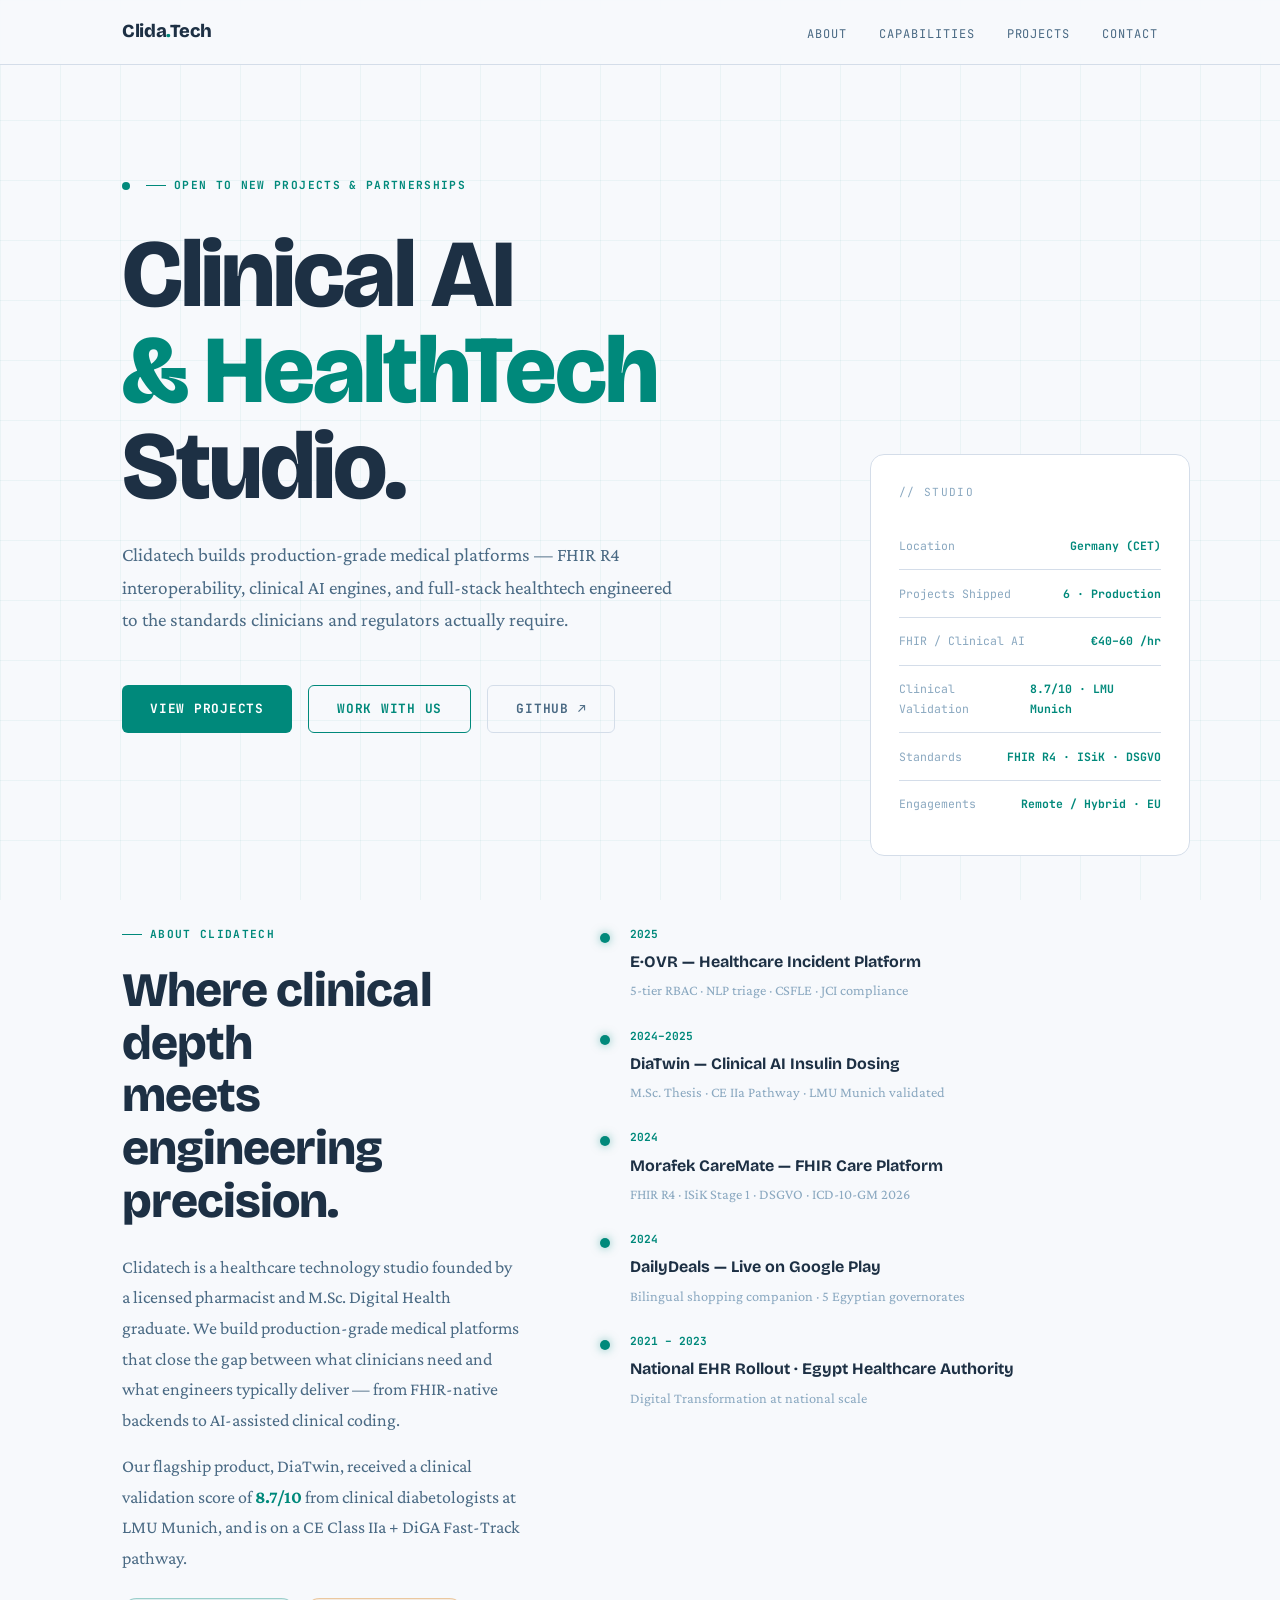
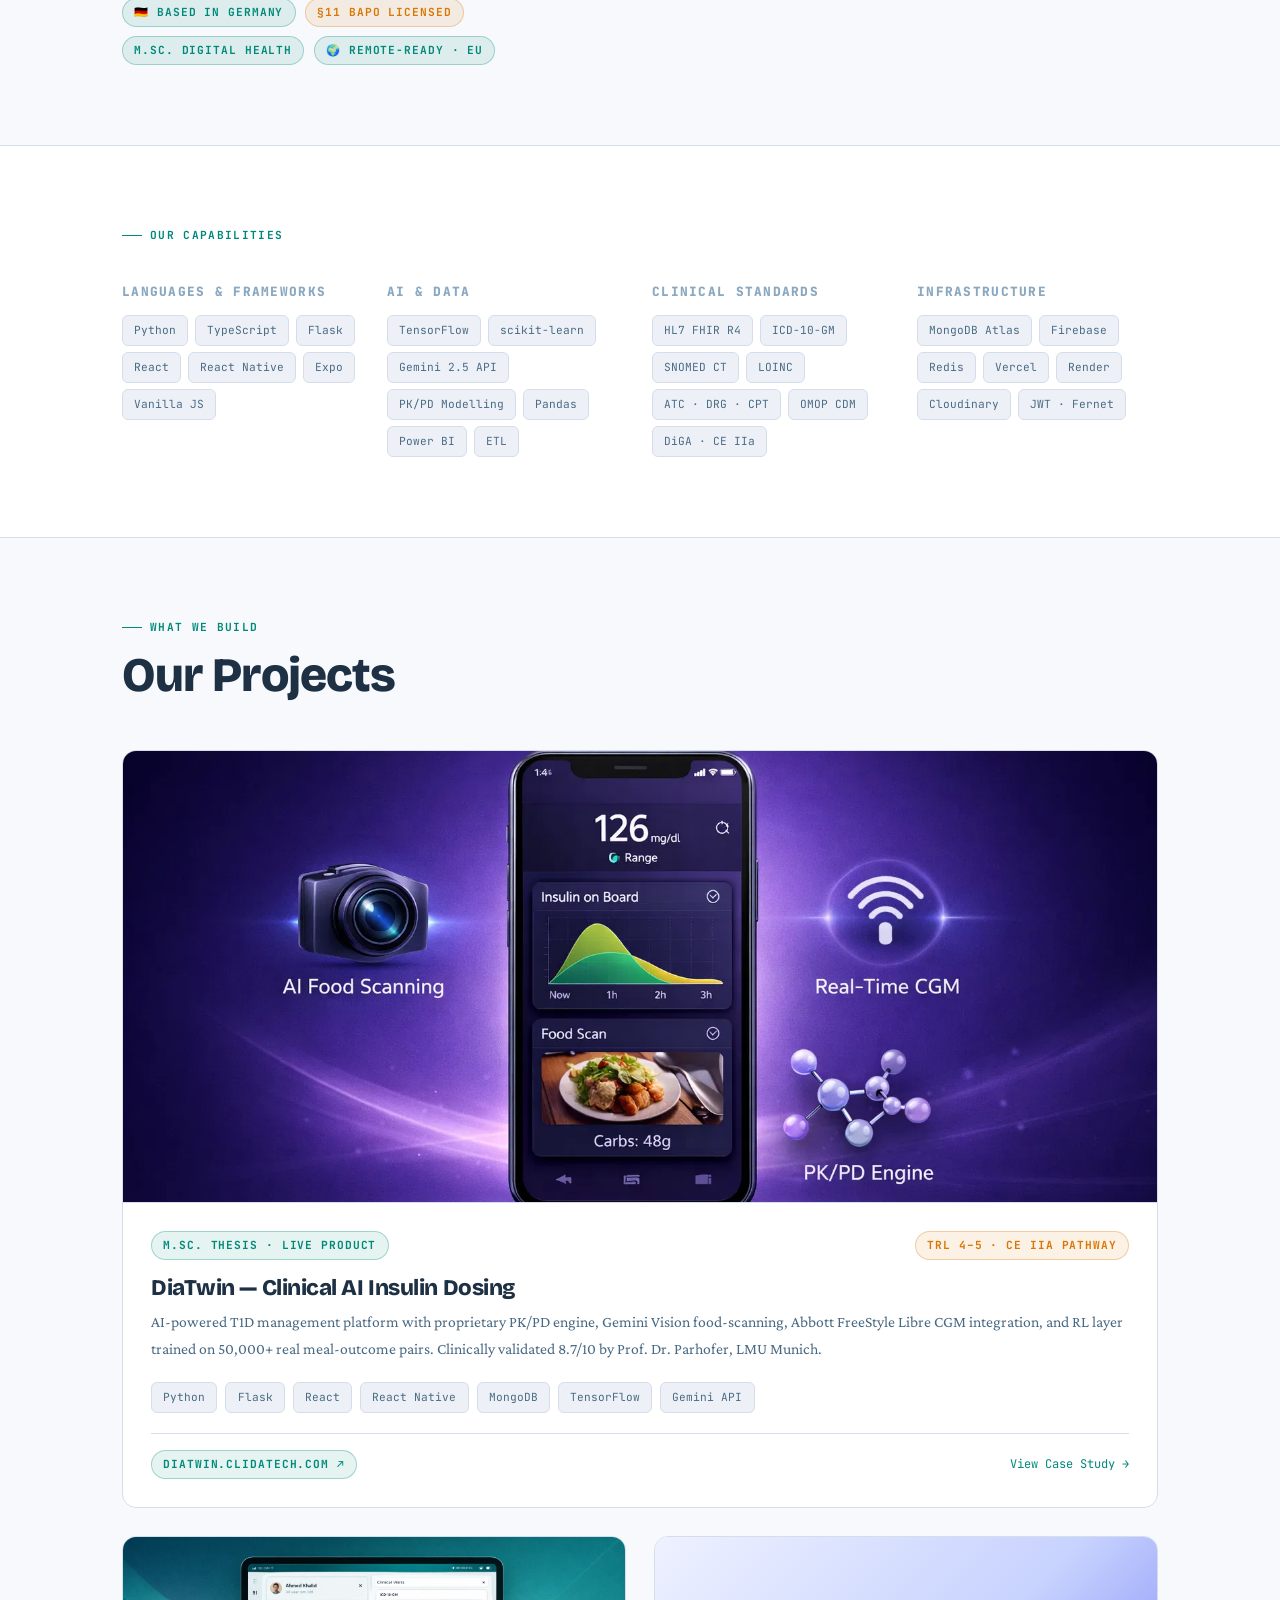
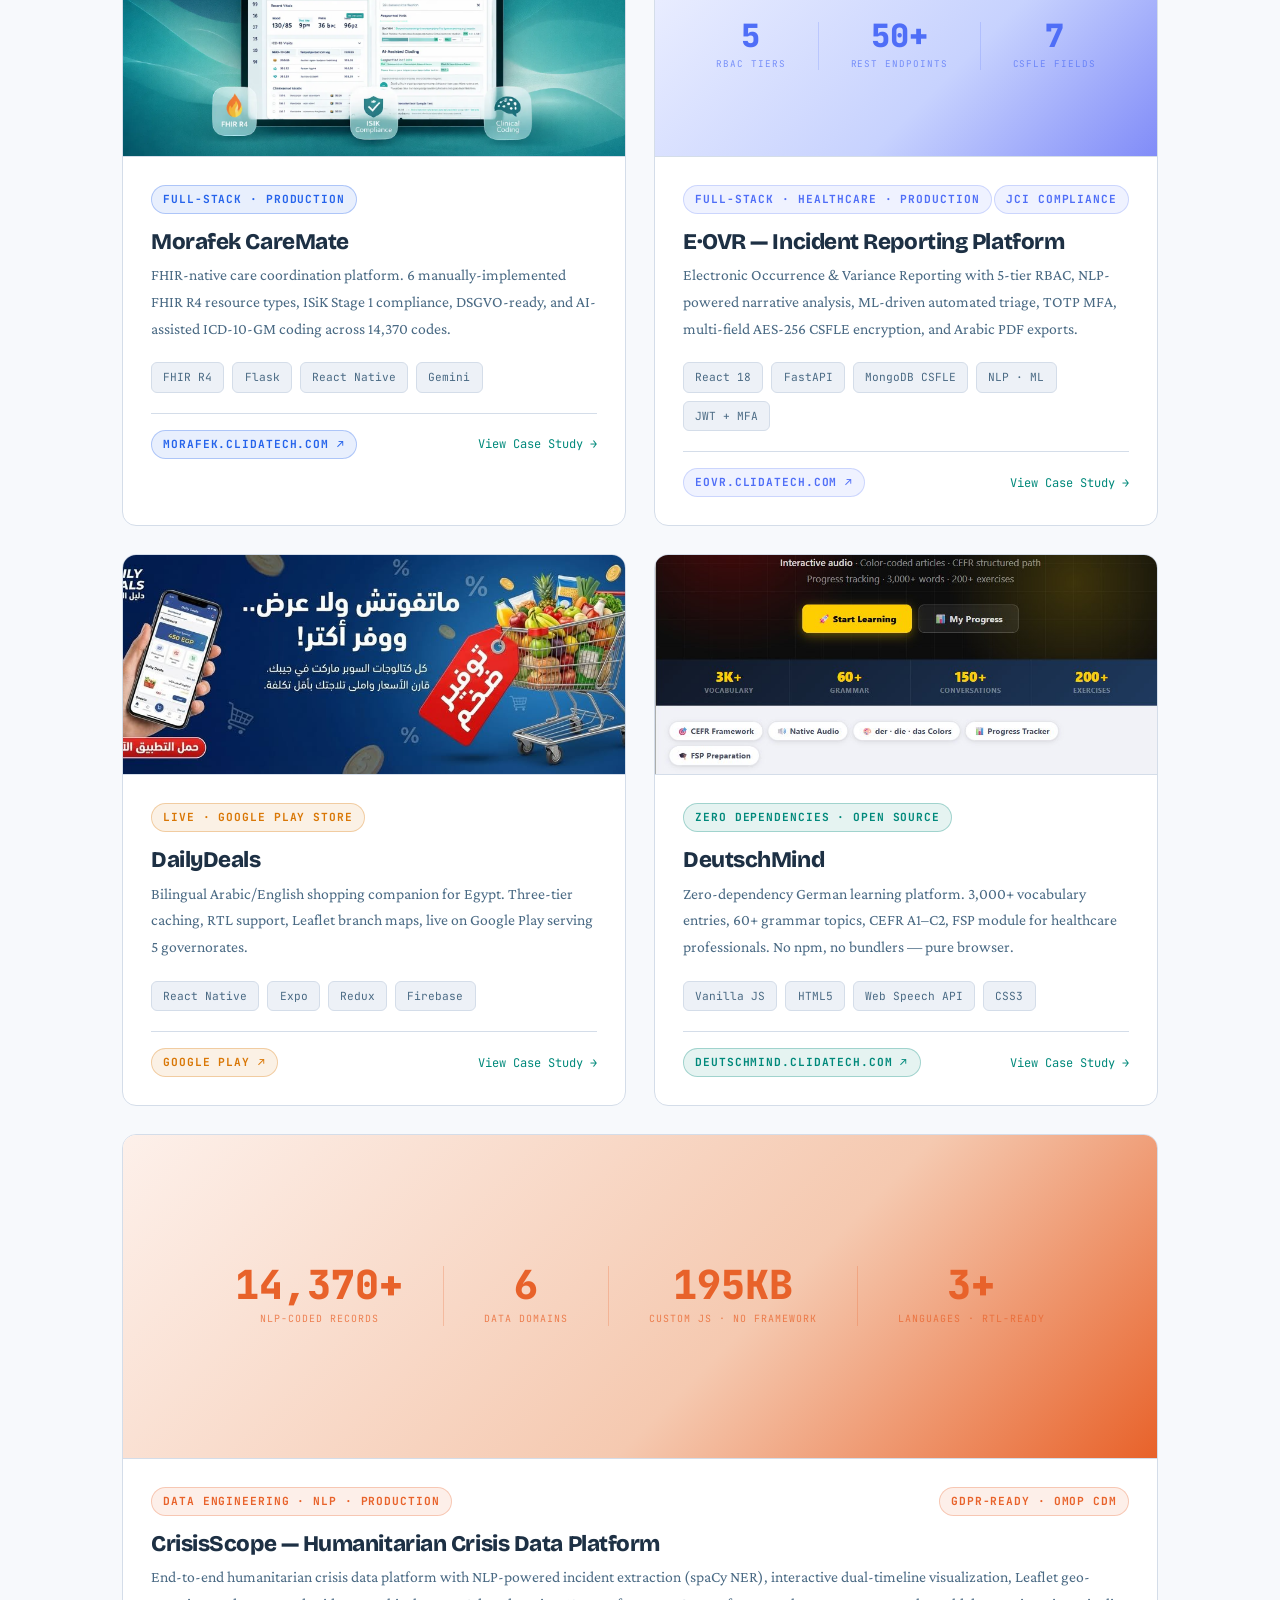
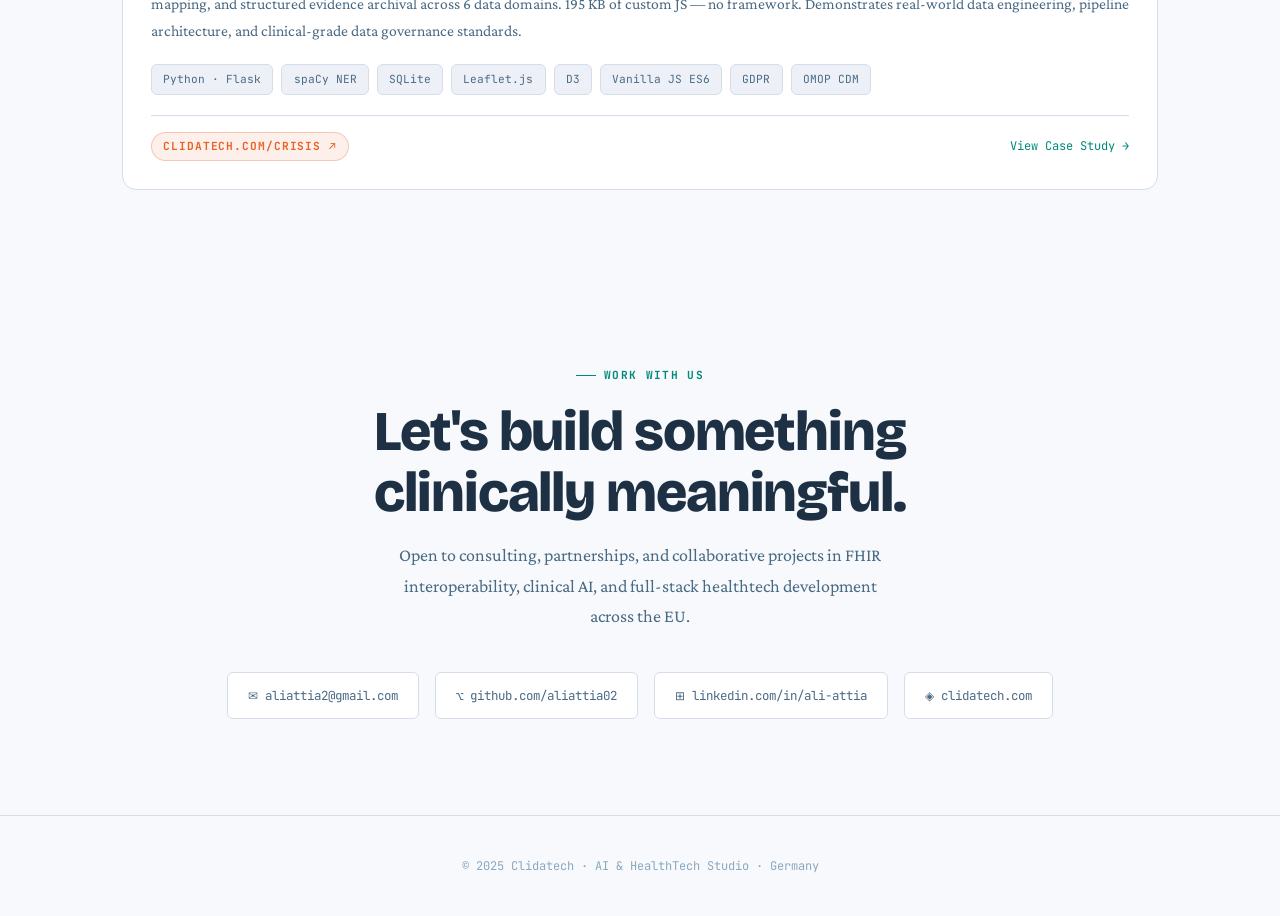
==== commit 4d7625a7: "Update index.html" ====
--- a/index.html
+++ b/index.html
@@ -3,12 +3,12 @@
 <head>
   <meta charset="UTF-8" />
   <meta name="viewport" content="width=device-width, initial-scale=1.0" />
-  <title>Ali Attia — Full-Stack AI & HealthTech Developer</title>
-  <meta name="description" content="Licensed pharmacist and M.Sc. Digital Health graduate specialising in AI-powered medical platforms, FHIR R4 interoperability, and full-stack development." />
+  <title>Clidatech — AI & HealthTech Development Studio</title>
+  <meta name="description" content="Clidatech builds production-grade medical platforms — FHIR R4 interoperability, clinical AI, and full-stack healthtech engineered to clinical standards." />
   <link rel="canonical" href="https://clidatech.com" />
-  <meta property="og:title" content="Ali Attia — AI &amp; HealthTech Developer" />
+  <meta property="og:title" content="Clidatech — AI &amp; HealthTech Studio" />
   <meta property="og:url" content="https://clidatech.com" />
-  <meta property="og:description" content="Licensed pharmacist and M.Sc. Digital Health graduate specialising in AI-powered medical platforms, FHIR R4 interoperability, and full-stack development." />
+  <meta property="og:description" content="Clidatech builds production-grade medical platforms — FHIR R4 interoperability, clinical AI, and full-stack healthtech engineered to clinical standards." />
   <meta property="og:type" content="website" />
   <link rel="stylesheet" href="style.css" />
   <style>
@@ -257,6 +257,9 @@
     .project-card[data-color="crisis"] .project-thumb {
       background: linear-gradient(135deg, #fdf0ea 0%, #f5c9b0 60%, #e8622a 100%);
     }
+    .project-card[data-color="indigo"] .project-thumb {
+      background: linear-gradient(135deg, #eef1ff 0%, #c7d2fe 60%, #818cf8 100%);
+    }
 
     .project-body {
       padding: 1.75rem;
@@ -356,10 +359,10 @@
   <!-- NAV -->
   <nav>
     <div class="nav-inner">
-      <div class="nav-logo">Ali<span>.</span>Attia</div>
+      <div class="nav-logo">Clida<span>.</span>Tech</div>
       <ul class="nav-links">
         <li><a href="#about">About</a></li>
-        <li><a href="#skills">Skills</a></li>
+        <li><a href="#skills">Capabilities</a></li>
         <li><a href="#projects">Projects</a></li>
         <li><a href="#contact">Contact</a></li>
       </ul>
@@ -371,53 +374,53 @@
     <div class="container" style="position:relative;">
       <div class="hero-eyebrow fade-up">
         <div class="online-dot"></div>
-        <span class="label" style="margin:0; font-size:.7rem;">Available for Part-Time &amp; Consulting</span>
+        <span class="label" style="margin:0; font-size:.7rem;">Open to New Projects &amp; Partnerships</span>
       </div>
 
       <h1 class="fade-up-2">
-        Full-Stack<br>
-        <em>AI &amp; Health</em><br>
-        Tech Dev.
+        Clinical AI<br>
+        <em>&amp; HealthTech</em><br>
+        Studio.
       </h1>
 
       <p class="hero-sub fade-up-3">
-        Licensed Pharmacist · M.Sc. Digital Health · Clinical AI Developer.
-        Building production-grade medical platforms at the intersection of clinical
-        standards and modern engineering.
+        Clidatech builds production-grade medical platforms — FHIR R4 interoperability,
+        clinical AI engines, and full-stack healthtech engineered to the standards
+        clinicians and regulators actually require.
       </p>
 
       <div class="hero-cta fade-up-4">
         <a href="#projects" class="btn btn-primary">View Projects</a>
-        <a href="mailto:aliattia2@gmail.com" class="btn btn-outline">Get In Touch</a>
+        <a href="#contact" class="btn btn-outline">Work With Us</a>
         <a href="https://github.com/aliattia02" target="_blank" rel="noopener" class="btn btn-ghost">GitHub ↗</a>
       </div>
 
       <!-- Floating info card -->
       <div class="hero-card fade-up-4">
-        <div class="hero-card-title">// Profile</div>
+        <div class="hero-card-title">// Studio</div>
         <div class="hero-stat-row">
           <span class="hero-stat-key">Location</span>
           <span class="hero-stat-val">Germany (CET)</span>
         </div>
         <div class="hero-stat-row">
-          <span class="hero-stat-key">Availability</span>
-          <span class="hero-stat-val">15–25 hrs/wk</span>
+          <span class="hero-stat-key">Projects Shipped</span>
+          <span class="hero-stat-val">6 · Production</span>
         </div>
         <div class="hero-stat-row">
           <span class="hero-stat-key">FHIR / Clinical AI</span>
           <span class="hero-stat-val">€40–60 /hr</span>
         </div>
         <div class="hero-stat-row">
-          <span class="hero-stat-key">M.Sc. Grade</span>
-          <span class="hero-stat-val">1.6 · Excellent</span>
+          <span class="hero-stat-key">Clinical Validation</span>
+          <span class="hero-stat-val">8.7/10 · LMU Munich</span>
         </div>
         <div class="hero-stat-row">
-          <span class="hero-stat-key">DiaTwin Validation</span>
-          <span class="hero-stat-val">8.7/10 · LMU Munich</span>
+          <span class="hero-stat-key">Standards</span>
+          <span class="hero-stat-val">FHIR R4 · ISiK · DSGVO</span>
         </div>
         <div class="hero-stat-row">
-          <span class="hero-stat-key">Work Auth</span>
-          <span class="hero-stat-val">Germany · Remote/Hybrid</span>
+          <span class="hero-stat-key">Engagements</span>
+          <span class="hero-stat-val">Remote / Hybrid · EU</span>
         </div>
       </div>
     </div>
@@ -428,23 +431,24 @@
     <div class="container">
       <div class="about-grid">
         <div class="about-left">
-          <div class="label" style="margin-bottom:1.25rem;">About Me</div>
-          <h2>Clinician who codes,<br>Engineer who cares.</h2>
+          <div class="label" style="margin-bottom:1.25rem;">About Clidatech</div>
+          <h2>Where clinical depth<br>meets engineering precision.</h2>
           <p>
-            I'm a licensed pharmacist with an M.Sc. in Digital Health who runs national EHR
-            deployments, validates clinical datasets at scale, and builds clinically validated
-            AI — closing the gap between what clinicians need and what engineers can build.
+            Clidatech is a healthcare technology studio founded by a licensed pharmacist and
+            M.Sc. Digital Health graduate. We build production-grade medical platforms that
+            close the gap between what clinicians need and what engineers typically deliver —
+            from FHIR-native backends to AI-assisted clinical coding.
           </p>
           <p>
-            My thesis project, DiaTwin, received a clinical validation score of
+            Our flagship product, DiaTwin, received a clinical validation score of
             <strong style="color:var(--teal)">8.7/10</strong> from clinical diabetologists
-            and is on a CE Class IIa + DiGA Fast-Track pathway.
+            at LMU Munich, and is on a CE Class IIa + DiGA Fast-Track pathway.
           </p>
           <div class="badge-row">
-            <span class="tag">🇩🇪 German B2+</span>
-            <span class="tag">🇬🇧 English C1</span>
-            <span class="tag">🇸🇦 Arabic Native</span>
-            <span class="tag amber">§11 BApO Pharmacist</span>
+            <span class="tag">🇩🇪 Based in Germany</span>
+            <span class="tag amber">§11 BApO Licensed</span>
+            <span class="tag">M.Sc. Digital Health</span>
+            <span class="tag">🌍 Remote-Ready · EU</span>
           </div>
         </div>
 
@@ -452,41 +456,41 @@
           <div class="timeline-item">
             <div class="timeline-dot"></div>
             <div>
-              <div class="timeline-year">2022 – 2025</div>
-              <div class="timeline-title">M.Sc. Digital Health · Grade 1.6</div>
-              <div class="timeline-org">Deggendorf Institute of Technology, Germany</div>
+              <div class="timeline-year">2025</div>
+              <div class="timeline-title">E·OVR — Healthcare Incident Platform</div>
+              <div class="timeline-org">5-tier RBAC · NLP triage · CSFLE · JCI compliance</div>
+            </div>
+          </div>
+          <div class="timeline-item">
+            <div class="timeline-dot"></div>
+            <div>
+              <div class="timeline-year">2024–2025</div>
+              <div class="timeline-title">DiaTwin — Clinical AI Insulin Dosing</div>
+              <div class="timeline-org">M.Sc. Thesis · CE IIa Pathway · LMU Munich validated</div>
+            </div>
+          </div>
+          <div class="timeline-item">
+            <div class="timeline-dot"></div>
+            <div>
+              <div class="timeline-year">2024</div>
+              <div class="timeline-title">Morafek CareMate — FHIR Care Platform</div>
+              <div class="timeline-org">FHIR R4 · ISiK Stage 1 · DSGVO · ICD-10-GM 2026</div>
+            </div>
+          </div>
+          <div class="timeline-item">
+            <div class="timeline-dot"></div>
+            <div>
+              <div class="timeline-year">2024</div>
+              <div class="timeline-title">DailyDeals — Live on Google Play</div>
+              <div class="timeline-org">Bilingual shopping companion · 5 Egyptian governorates</div>
             </div>
           </div>
           <div class="timeline-item">
             <div class="timeline-dot"></div>
             <div>
               <div class="timeline-year">2021 – 2023</div>
-              <div class="timeline-title">Digital Transformation Officer</div>
-              <div class="timeline-org">Egypt Healthcare Authority · National EHR Rollout</div>
-            </div>
-          </div>
-          <div class="timeline-item">
-            <div class="timeline-dot"></div>
-            <div>
-              <div class="timeline-year">2019 – 2021</div>
-              <div class="timeline-title">Pharmaceutical Manager</div>
-              <div class="timeline-org">Egyptian Armed Forces · Supply Chain Analytics</div>
-            </div>
-          </div>
-          <div class="timeline-item">
-            <div class="timeline-dot"></div>
-            <div>
-              <div class="timeline-year">2018 – 2021</div>
-              <div class="timeline-title">Clinical Pharmacist</div>
-              <div class="timeline-org">Zagazig Chest Hospital · Clinical Practice</div>
-            </div>
-          </div>
-          <div class="timeline-item">
-            <div class="timeline-dot"></div>
-            <div>
-              <div class="timeline-year">2012 – 2018</div>
-              <div class="timeline-title">B.Sc. Pharmacy (6-year programme)</div>
-              <div class="timeline-org">Zagazig University, Egypt</div>
+              <div class="timeline-title">National EHR Rollout · Egypt Healthcare Authority</div>
+              <div class="timeline-org">Digital Transformation at national scale</div>
             </div>
           </div>
         </div>
@@ -497,7 +501,7 @@
   <!-- SKILLS -->
   <section id="skills" class="skills-section">
     <div class="container">
-      <div class="label" style="margin-bottom:2.5rem;">Technical Skills</div>
+      <div class="label" style="margin-bottom:2.5rem;">Our Capabilities</div>
       <div class="skills-grid">
         <div class="skill-group">
           <h4>Languages &amp; Frameworks</h4>
@@ -554,8 +558,8 @@
   <!-- PROJECTS -->
   <section id="projects">
     <div class="container">
-      <div class="label" style="margin-bottom:.75rem;">Portfolio</div>
-      <h2 style="font-size:clamp(2rem,4vw,3rem); margin-bottom:3rem;">Key Projects</h2>
+      <div class="label" style="margin-bottom:.75rem;">What We Build</div>
+      <h2 style="font-size:clamp(2rem,4vw,3rem); margin-bottom:3rem;">Our Projects</h2>
 
       <div class="projects-grid">
 
@@ -609,6 +613,49 @@
             </div>
             <div class="project-footer">
               <span class="tag blue">morafek.clidatech.com ↗</span>
+              <span class="project-arrow">View Case Study →</span>
+            </div>
+          </div>
+        </a>
+
+        <!-- E·OVR -->
+        <a href="eovr.html" class="project-card" data-color="indigo">
+          <div class="project-thumb">
+            <div style="position:absolute;inset:0;display:flex;align-items:center;justify-content:center;gap:2rem;padding:1.5rem;flex-wrap:wrap;">
+              <div style="text-align:center;">
+                <div style="font-family:'JetBrains Mono',monospace;font-size:2rem;font-weight:800;color:#4f6ef7;line-height:1;">5</div>
+                <div style="font-family:'JetBrains Mono',monospace;font-size:.58rem;color:rgba(79,110,247,.7);letter-spacing:.1em;text-transform:uppercase;margin-top:.3rem;">RBAC Tiers</div>
+              </div>
+              <div style="width:1px;height:48px;background:rgba(79,110,247,.2);"></div>
+              <div style="text-align:center;">
+                <div style="font-family:'JetBrains Mono',monospace;font-size:2rem;font-weight:800;color:#4f6ef7;line-height:1;">50+</div>
+                <div style="font-family:'JetBrains Mono',monospace;font-size:.58rem;color:rgba(79,110,247,.7);letter-spacing:.1em;text-transform:uppercase;margin-top:.3rem;">REST Endpoints</div>
+              </div>
+              <div style="width:1px;height:48px;background:rgba(79,110,247,.2);"></div>
+              <div style="text-align:center;">
+                <div style="font-family:'JetBrains Mono',monospace;font-size:2rem;font-weight:800;color:#4f6ef7;line-height:1;">7</div>
+                <div style="font-family:'JetBrains Mono',monospace;font-size:.58rem;color:rgba(79,110,247,.7);letter-spacing:.1em;text-transform:uppercase;margin-top:.3rem;">CSFLE Fields</div>
+              </div>
+            </div>
+          </div>
+          <div class="project-body">
+            <div class="project-meta">
+              <span class="tag" style="background:rgba(79,110,247,.09);color:#4f6ef7;border-color:rgba(79,110,247,.22);">Full-Stack · Healthcare · Production</span>
+              <span class="tag" style="background:rgba(79,110,247,.09);color:#4f6ef7;border-color:rgba(79,110,247,.22);">JCI Compliance</span>
+            </div>
+            <h3>E·OVR — Incident Reporting Platform</h3>
+            <p>
+              Electronic Occurrence &amp; Variance Reporting with 5-tier RBAC, NLP-powered
+              narrative analysis, ML-driven automated triage, TOTP MFA, multi-field AES-256
+              CSFLE encryption, and Arabic PDF exports.
+            </p>
+            <div class="chips" style="margin-bottom:1.25rem;">
+              <span class="chip">React 18</span><span class="chip">FastAPI</span>
+              <span class="chip">MongoDB CSFLE</span><span class="chip">NLP · ML</span>
+              <span class="chip">JWT + MFA</span>
+            </div>
+            <div class="project-footer">
+              <span class="tag" style="background:rgba(79,110,247,.09);color:#4f6ef7;border-color:rgba(79,110,247,.22);">eovr.clidatech.com ↗</span>
               <span class="project-arrow">View Case Study →</span>
             </div>
           </div>
@@ -721,11 +768,11 @@
   <!-- CONTACT -->
   <section id="contact" class="contact-section">
     <div class="container">
-      <div class="label" style="margin-bottom:1rem; justify-content:center;">Let's Build Together</div>
-      <h2>Available for innovative<br>projects in Medical AI</h2>
+      <div class="label" style="margin-bottom:1rem; justify-content:center;">Work With Us</div>
+      <h2>Let's build something<br>clinically meaningful.</h2>
       <p>
-        Open to consulting, part-time, and collaborative projects in FHIR interoperability,
-        clinical AI, and full-stack healthtech development.
+        Open to consulting, partnerships, and collaborative projects in FHIR interoperability,
+        clinical AI, and full-stack healthtech development across the EU.
       </p>
       <div class="contact-links">
         <a href="mailto:aliattia2@gmail.com" class="contact-item">
@@ -746,7 +793,7 @@
 
   <footer>
     <div class="container">
-      <p>© 2025 Ali Attia · Full-Stack AI &amp; HealthTech Developer · Germany</p>
+      <p>© 2025 Clidatech · AI &amp; HealthTech Studio · Germany</p>
     </div>
   </footer>
 
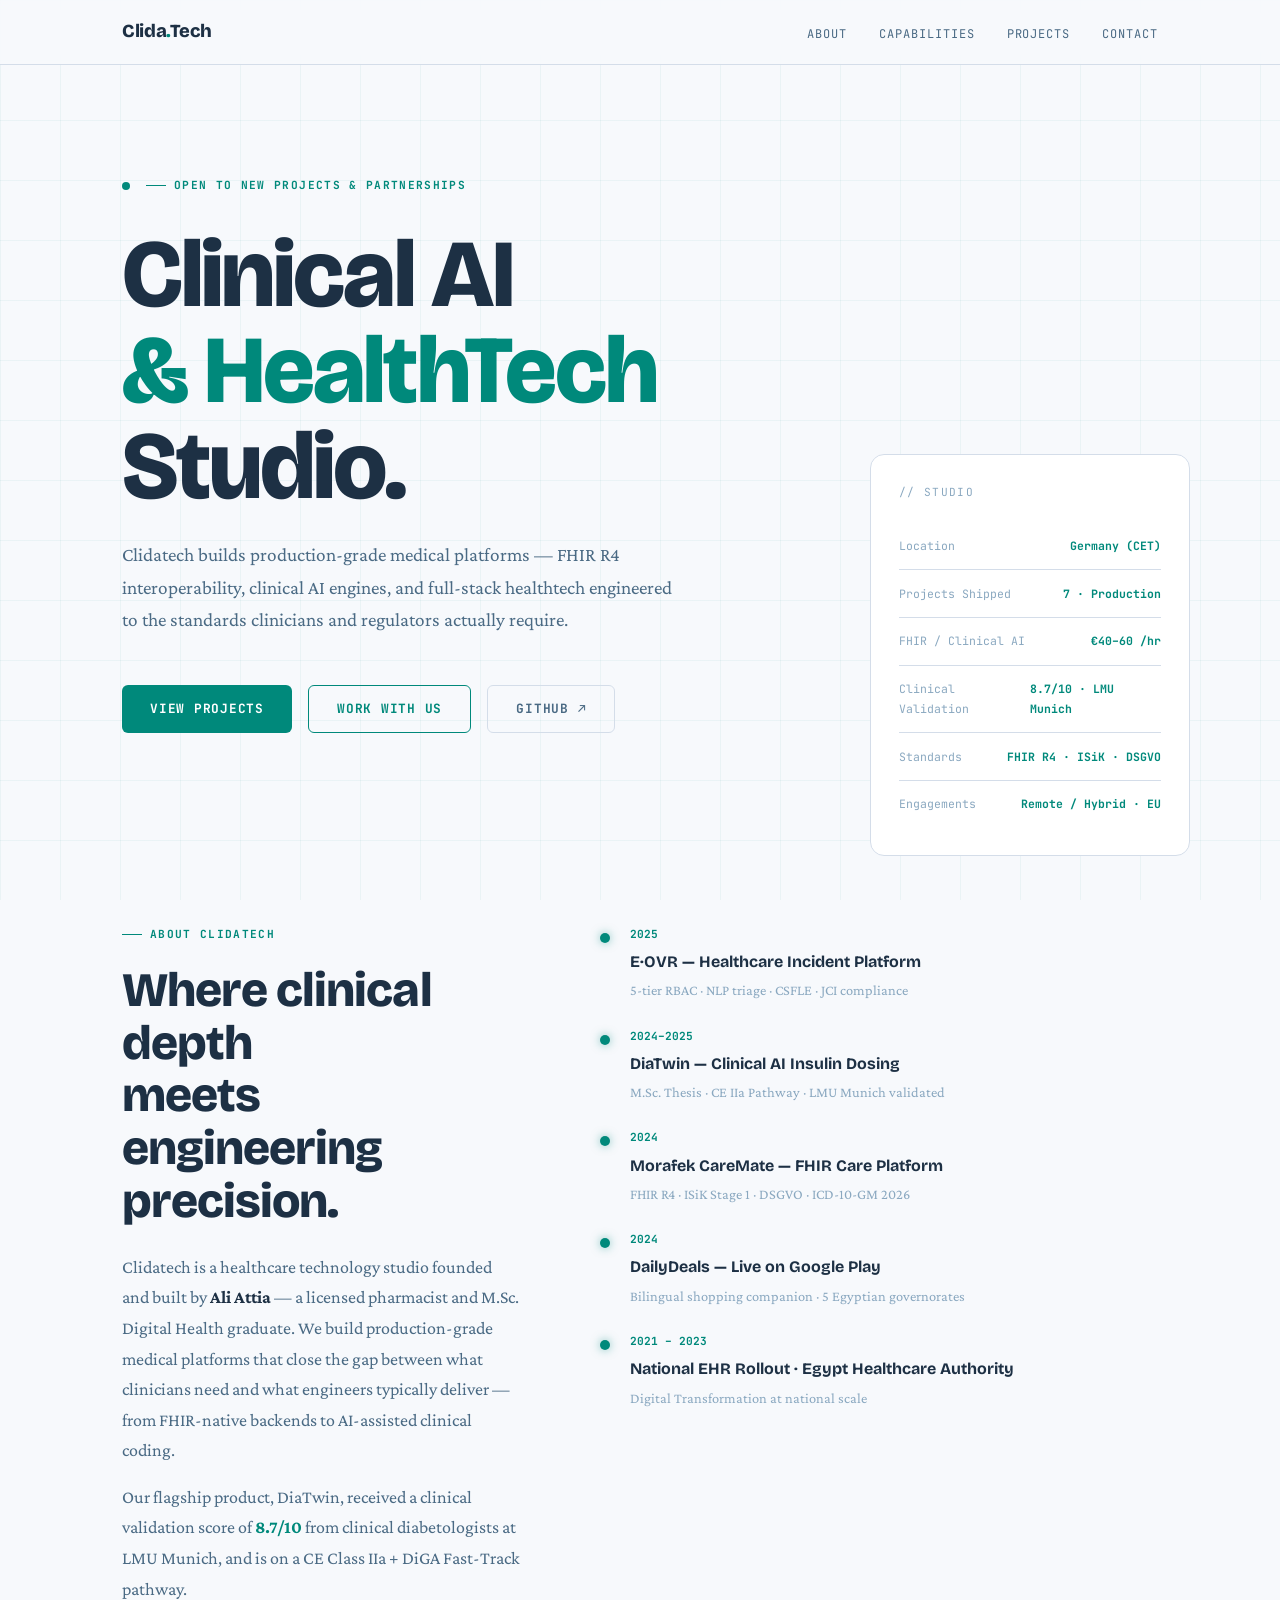
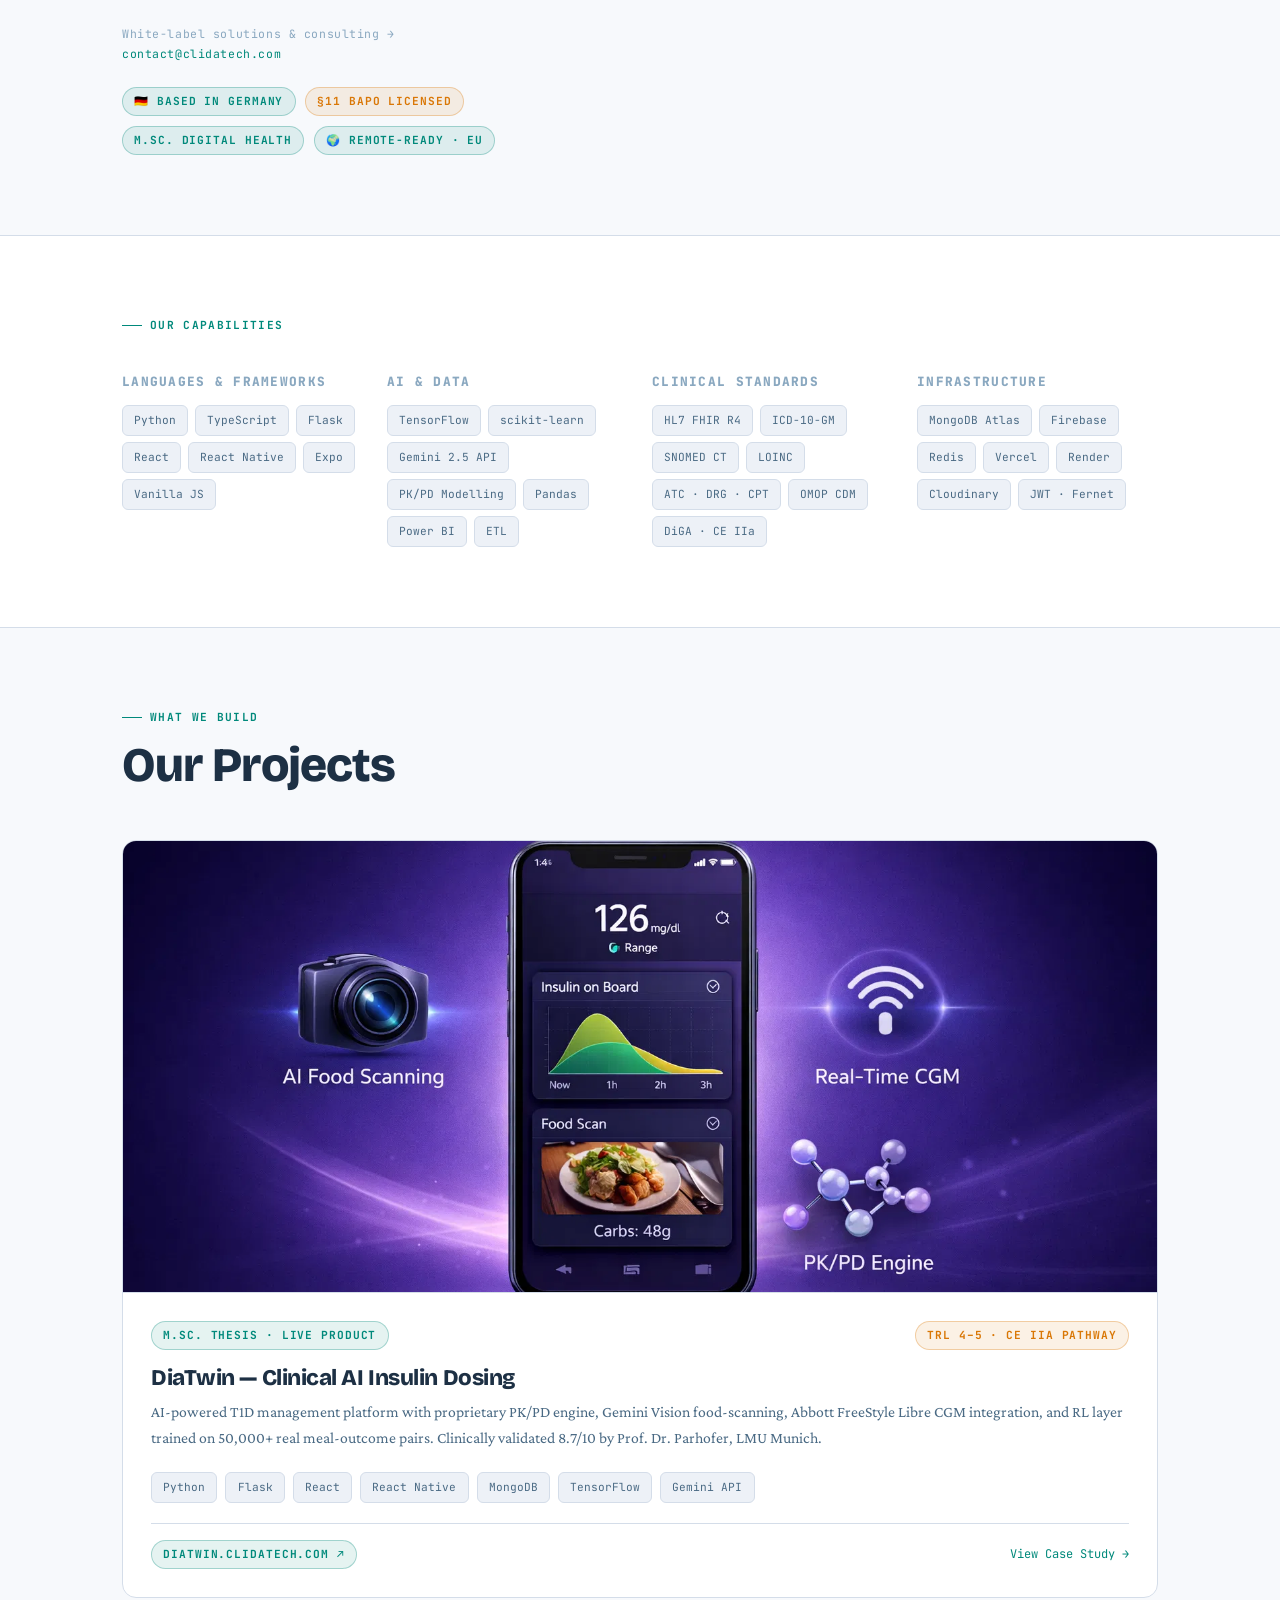
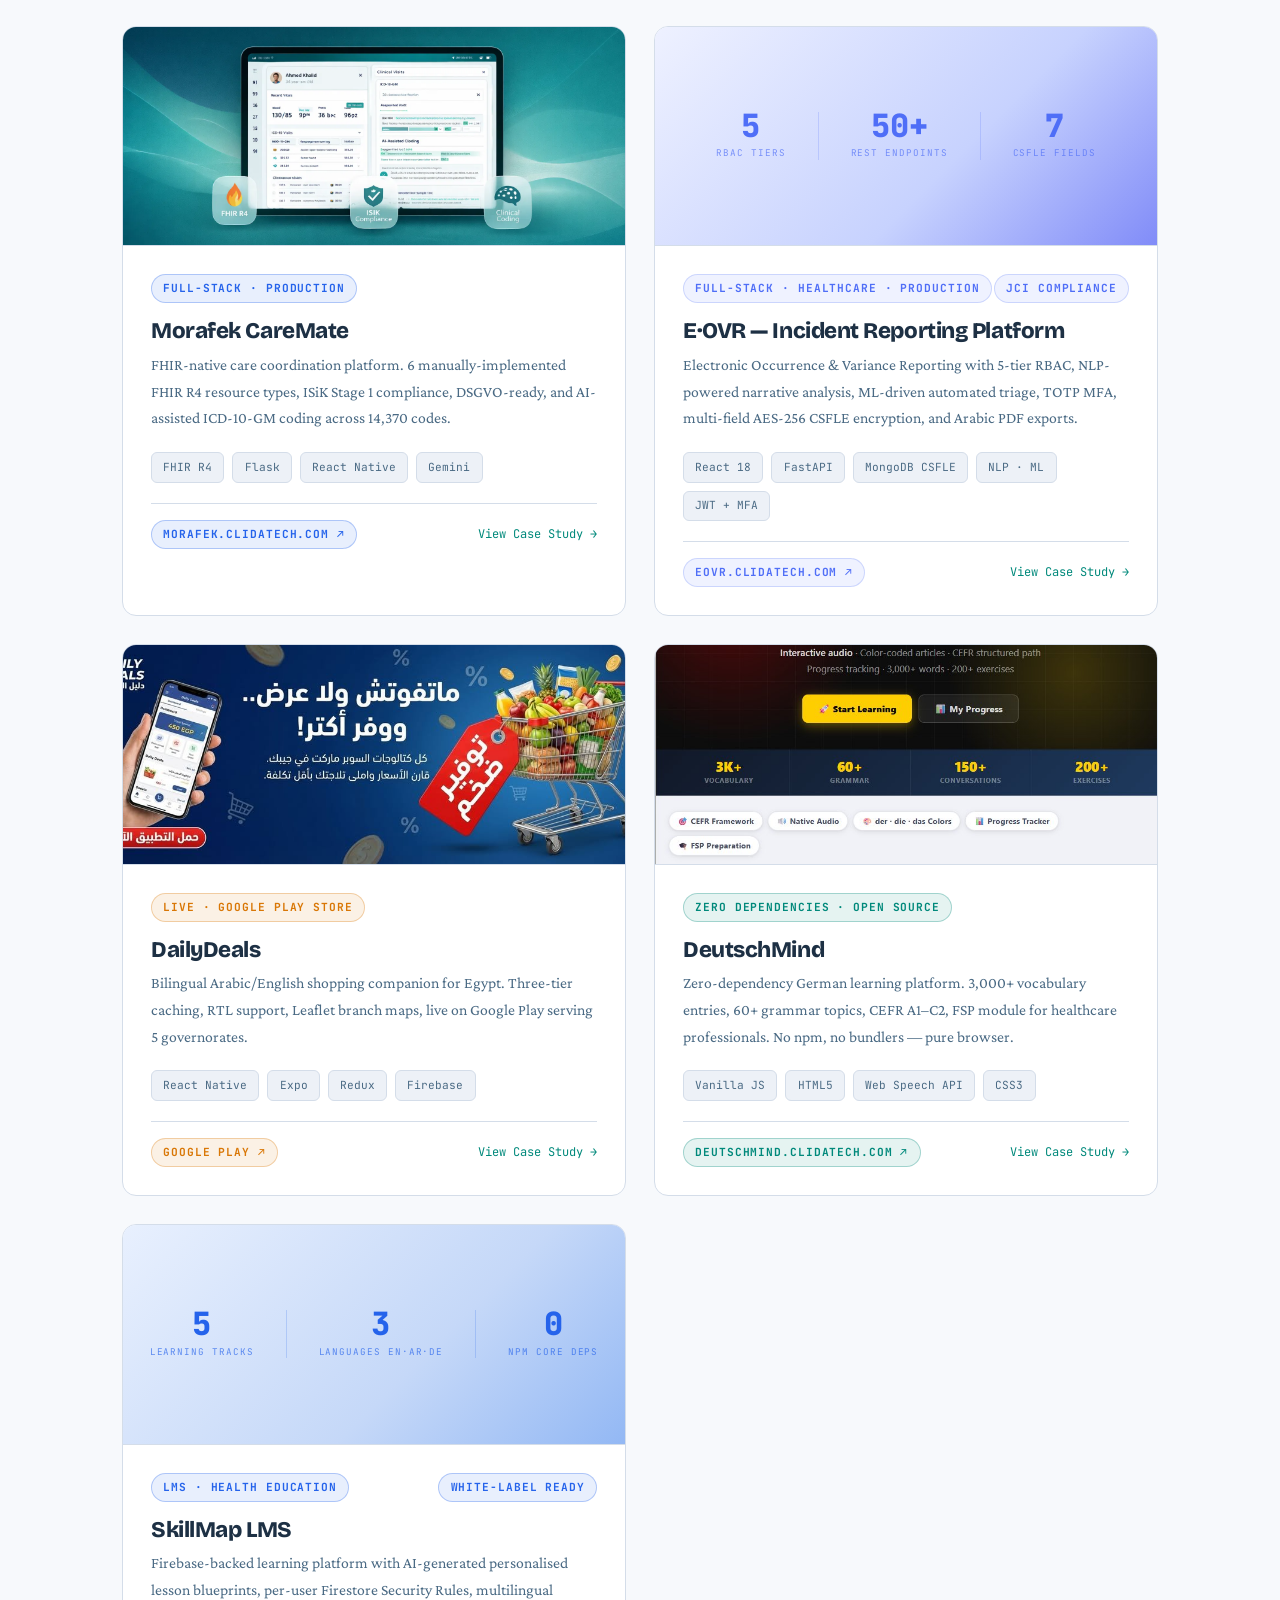
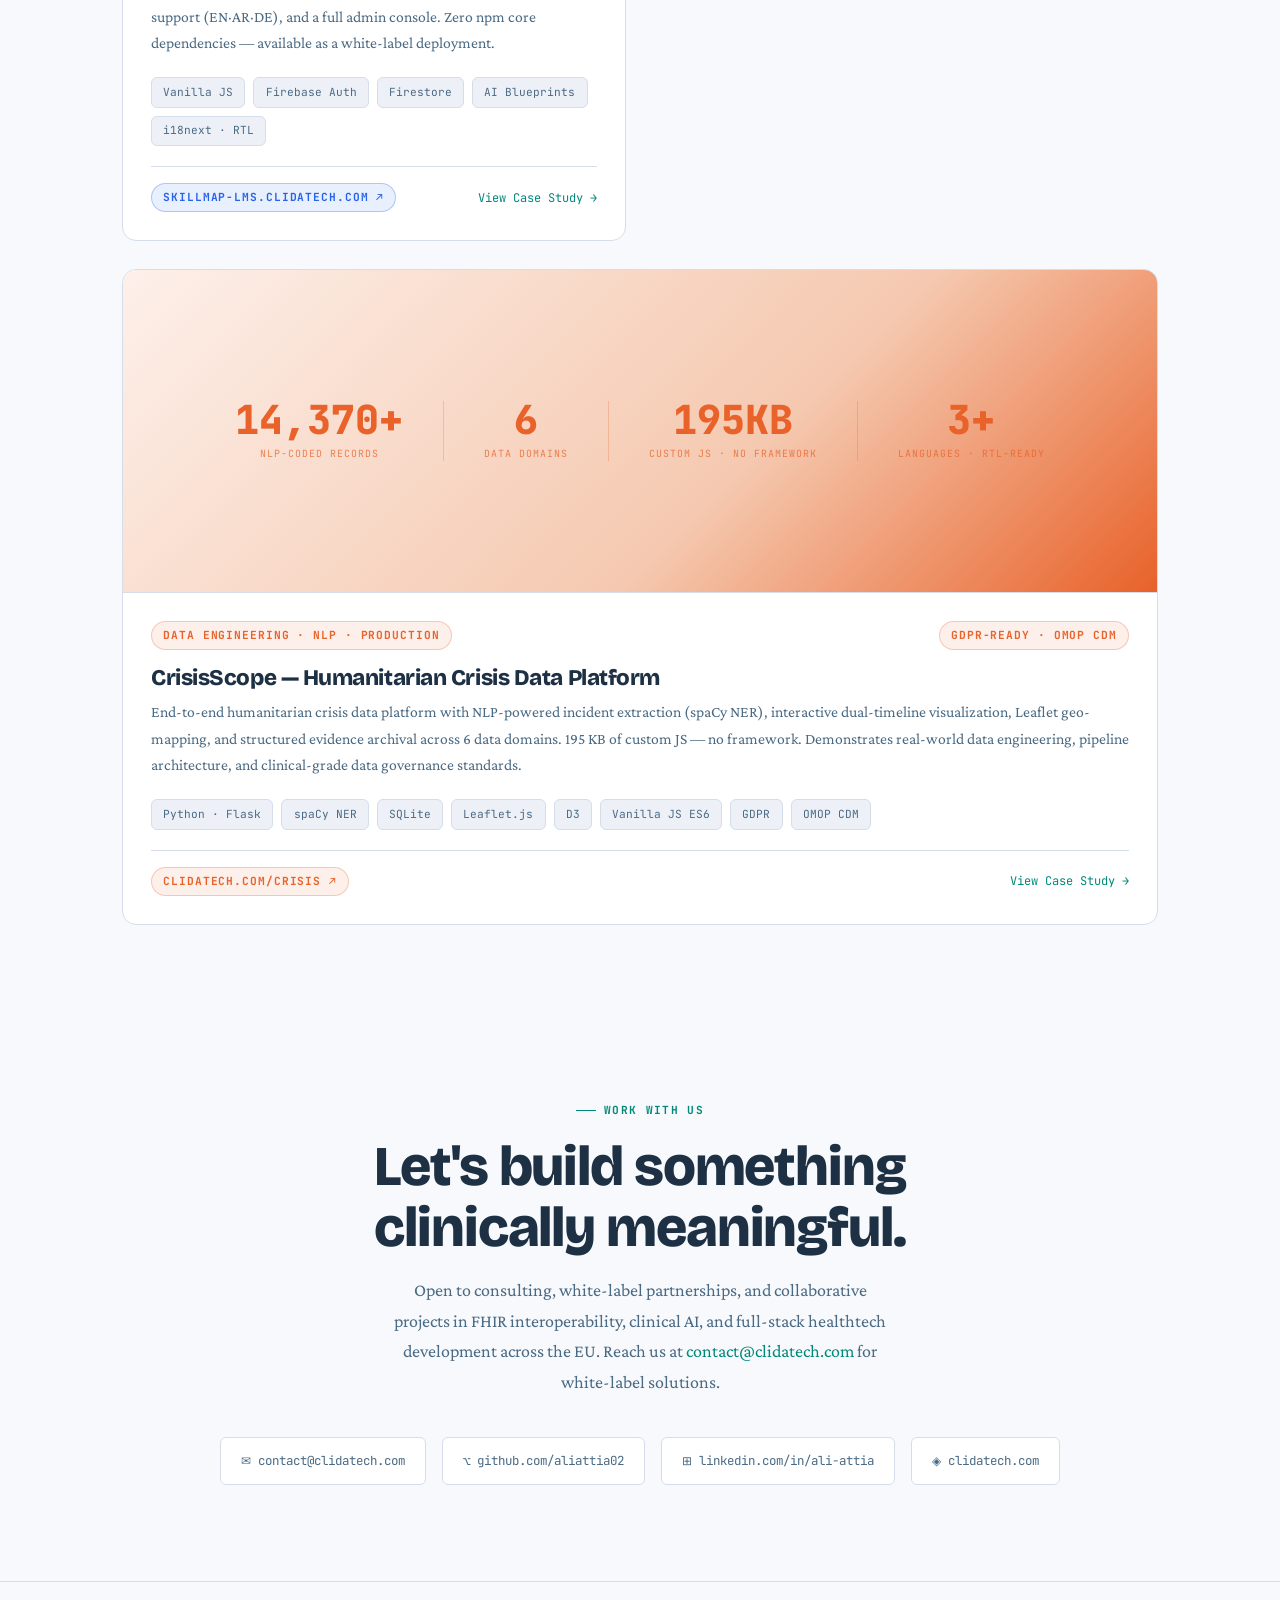
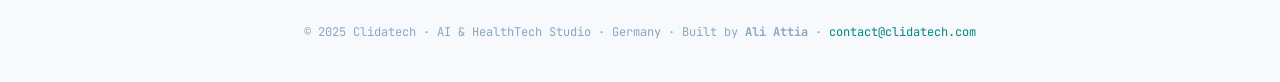
==== commit aa142c5e: "Update index.html" ====
--- a/index.html
+++ b/index.html
@@ -404,7 +404,7 @@
         </div>
         <div class="hero-stat-row">
           <span class="hero-stat-key">Projects Shipped</span>
-          <span class="hero-stat-val">6 · Production</span>
+          <span class="hero-stat-val">7 · Production</span>
         </div>
         <div class="hero-stat-row">
           <span class="hero-stat-key">FHIR / Clinical AI</span>
@@ -434,7 +434,8 @@
           <div class="label" style="margin-bottom:1.25rem;">About Clidatech</div>
           <h2>Where clinical depth<br>meets engineering precision.</h2>
           <p>
-            Clidatech is a healthcare technology studio founded by a licensed pharmacist and
+            Clidatech is a healthcare technology studio founded and built by
+            <strong style="color:var(--white)">Ali Attia</strong> — a licensed pharmacist and
             M.Sc. Digital Health graduate. We build production-grade medical platforms that
             close the gap between what clinicians need and what engineers typically deliver —
             from FHIR-native backends to AI-assisted clinical coding.
@@ -443,6 +444,9 @@
             Our flagship product, DiaTwin, received a clinical validation score of
             <strong style="color:var(--teal)">8.7/10</strong> from clinical diabetologists
             at LMU Munich, and is on a CE Class IIa + DiGA Fast-Track pathway.
+          </p>
+          <p style="color:var(--text-3); font-family:var(--font-mono); font-size:.72rem; margin-top:1.25rem; letter-spacing:.05em;">
+            White-label solutions &amp; consulting → <a href="mailto:contact@clidatech.com" style="color:var(--teal);">contact@clidatech.com</a>
           </p>
           <div class="badge-row">
             <span class="tag">🇩🇪 Based in Germany</span>
@@ -711,6 +715,49 @@
           </div>
         </a>
 
+        <!-- SkillMap LMS -->
+        <a href="skillmap.html" class="project-card" data-color="blue">
+          <div class="project-thumb">
+            <div style="position:absolute;inset:0;display:flex;align-items:center;justify-content:center;gap:2rem;padding:1.5rem;flex-wrap:wrap;">
+              <div style="text-align:center;">
+                <div style="font-family:'JetBrains Mono',monospace;font-size:2rem;font-weight:800;color:#2563eb;line-height:1;">5</div>
+                <div style="font-family:'JetBrains Mono',monospace;font-size:.58rem;color:rgba(37,99,235,.7);letter-spacing:.1em;text-transform:uppercase;margin-top:.3rem;">Learning Tracks</div>
+              </div>
+              <div style="width:1px;height:48px;background:rgba(37,99,235,.2);"></div>
+              <div style="text-align:center;">
+                <div style="font-family:'JetBrains Mono',monospace;font-size:2rem;font-weight:800;color:#2563eb;line-height:1;">3</div>
+                <div style="font-family:'JetBrains Mono',monospace;font-size:.58rem;color:rgba(37,99,235,.7);letter-spacing:.1em;text-transform:uppercase;margin-top:.3rem;">Languages EN·AR·DE</div>
+              </div>
+              <div style="width:1px;height:48px;background:rgba(37,99,235,.2);"></div>
+              <div style="text-align:center;">
+                <div style="font-family:'JetBrains Mono',monospace;font-size:2rem;font-weight:800;color:#2563eb;line-height:1;">0</div>
+                <div style="font-family:'JetBrains Mono',monospace;font-size:.58rem;color:rgba(37,99,235,.7);letter-spacing:.1em;text-transform:uppercase;margin-top:.3rem;">npm Core Deps</div>
+              </div>
+            </div>
+          </div>
+          <div class="project-body">
+            <div class="project-meta">
+              <span class="tag blue">LMS · Health Education</span>
+              <span class="tag blue">White-label Ready</span>
+            </div>
+            <h3>SkillMap LMS</h3>
+            <p>
+              Firebase-backed learning platform with AI-generated personalised lesson blueprints,
+              per-user Firestore Security Rules, multilingual support (EN·AR·DE), and a full
+              admin console. Zero npm core dependencies — available as a white-label deployment.
+            </p>
+            <div class="chips" style="margin-bottom:1.25rem;">
+              <span class="chip">Vanilla JS</span><span class="chip">Firebase Auth</span>
+              <span class="chip">Firestore</span><span class="chip">AI Blueprints</span>
+              <span class="chip">i18next · RTL</span>
+            </div>
+            <div class="project-footer">
+              <span class="tag blue">skillmap-lms.clidatech.com ↗</span>
+              <span class="project-arrow">View Case Study →</span>
+            </div>
+          </div>
+        </a>
+
         <!-- CrisisScope — spans full width -->
         <a href="crisis.html" class="project-card" data-color="crisis" style="grid-column:1/-1;">
           <div class="project-thumb" style="aspect-ratio:16/5; position:relative; overflow:hidden;">
@@ -771,12 +818,13 @@
       <div class="label" style="margin-bottom:1rem; justify-content:center;">Work With Us</div>
       <h2>Let's build something<br>clinically meaningful.</h2>
       <p>
-        Open to consulting, partnerships, and collaborative projects in FHIR interoperability,
+        Open to consulting, white-label partnerships, and collaborative projects in FHIR interoperability,
         clinical AI, and full-stack healthtech development across the EU.
+        Reach us at <a href="mailto:contact@clidatech.com" style="color:var(--teal);">contact@clidatech.com</a> for white-label solutions.
       </p>
       <div class="contact-links">
-        <a href="mailto:aliattia2@gmail.com" class="contact-item">
-          ✉ aliattia2@gmail.com
+        <a href="mailto:contact@clidatech.com" class="contact-item">
+          ✉ contact@clidatech.com
         </a>
         <a href="https://github.com/aliattia02" target="_blank" rel="noopener" class="contact-item">
           ⌥ github.com/aliattia02
@@ -793,7 +841,7 @@
 
   <footer>
     <div class="container">
-      <p>© 2025 Clidatech · AI &amp; HealthTech Studio · Germany</p>
+      <p>© 2025 Clidatech · AI &amp; HealthTech Studio · Germany · Built by <strong>Ali Attia</strong> · <a href="mailto:contact@clidatech.com">contact@clidatech.com</a></p>
     </div>
   </footer>
 
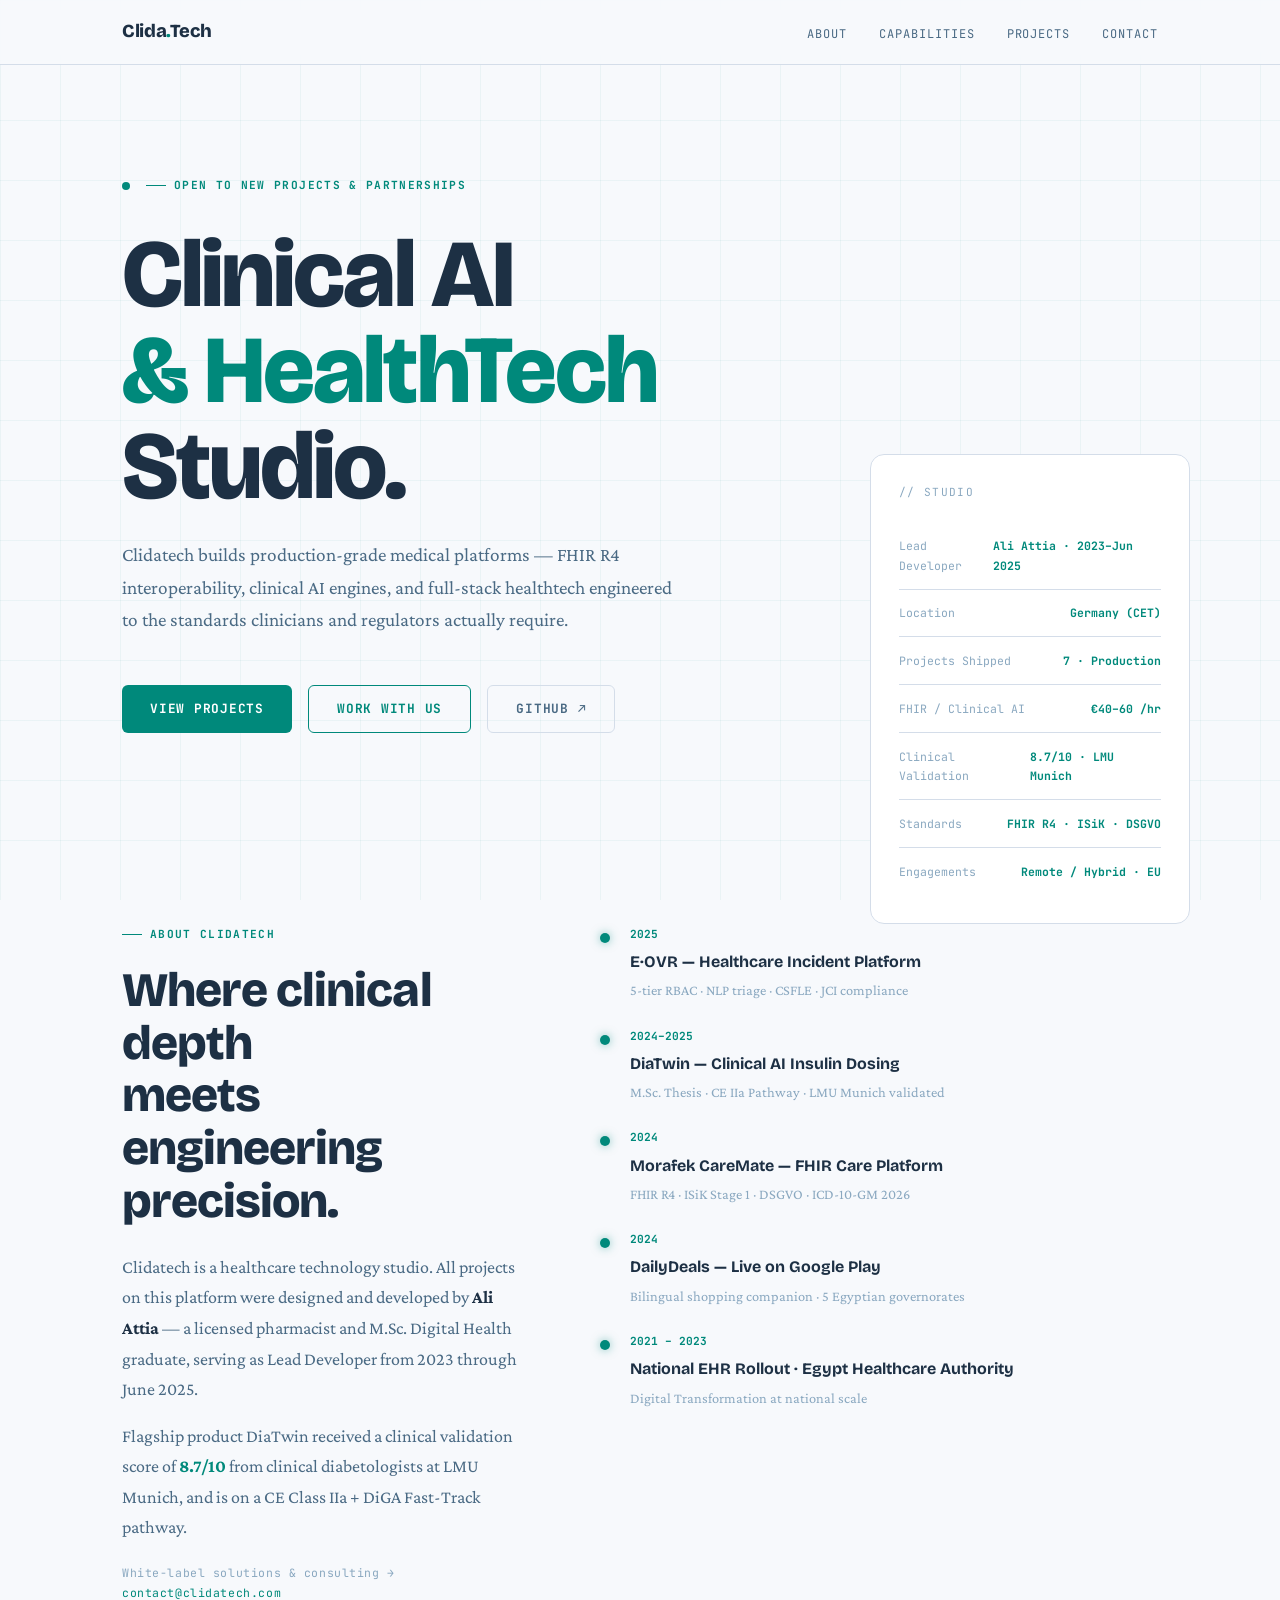
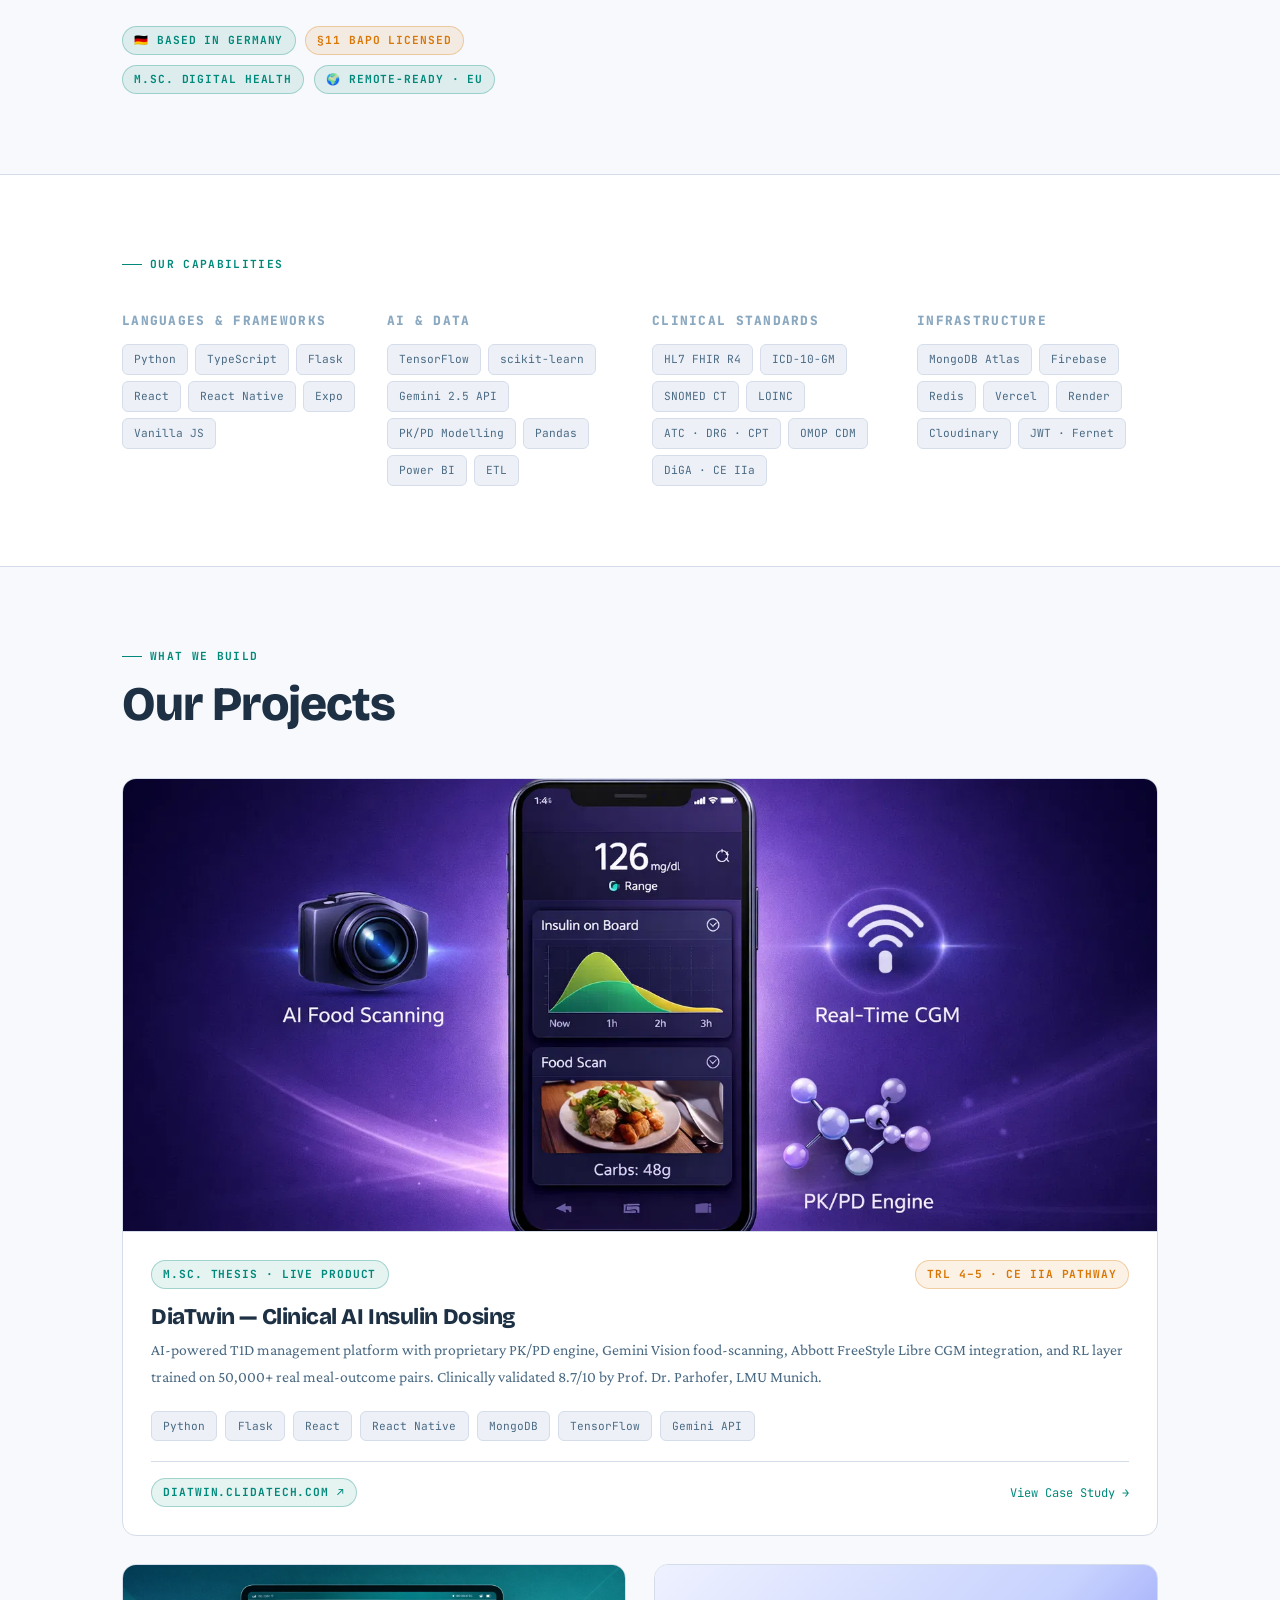
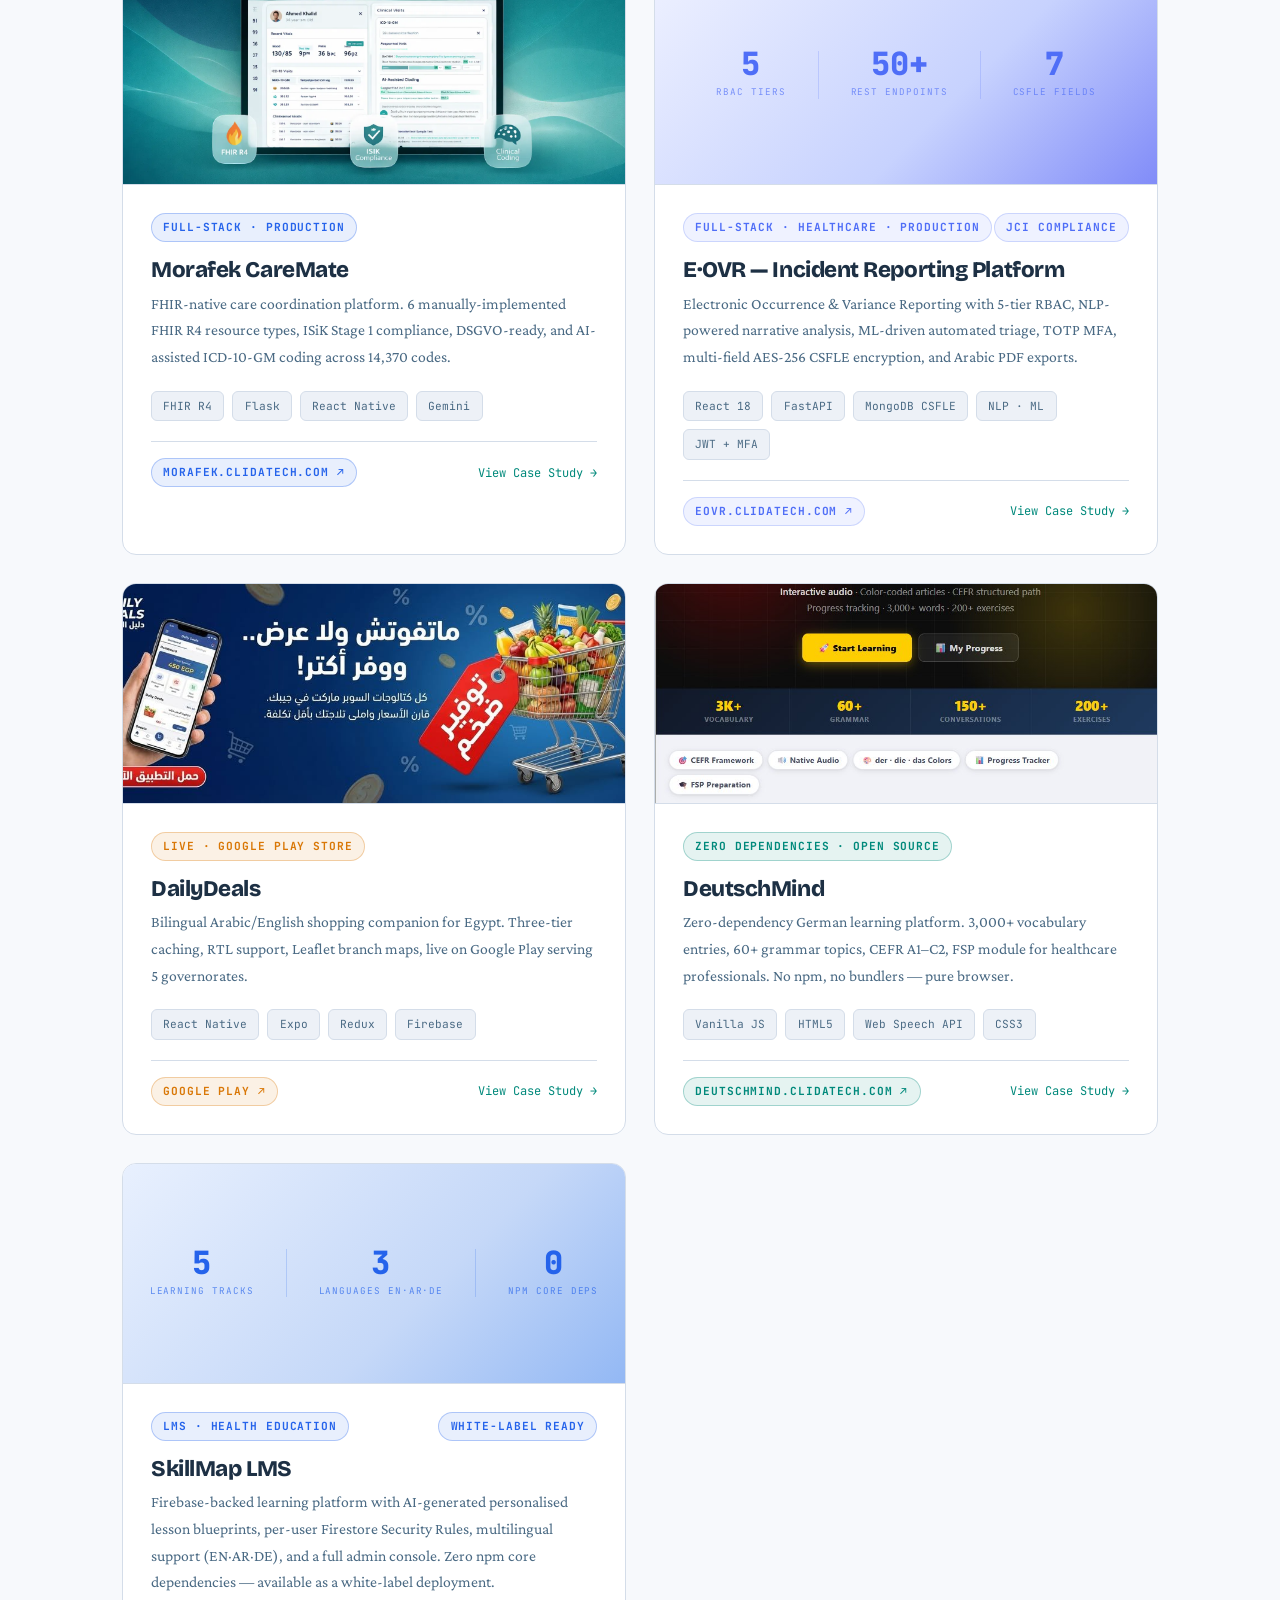
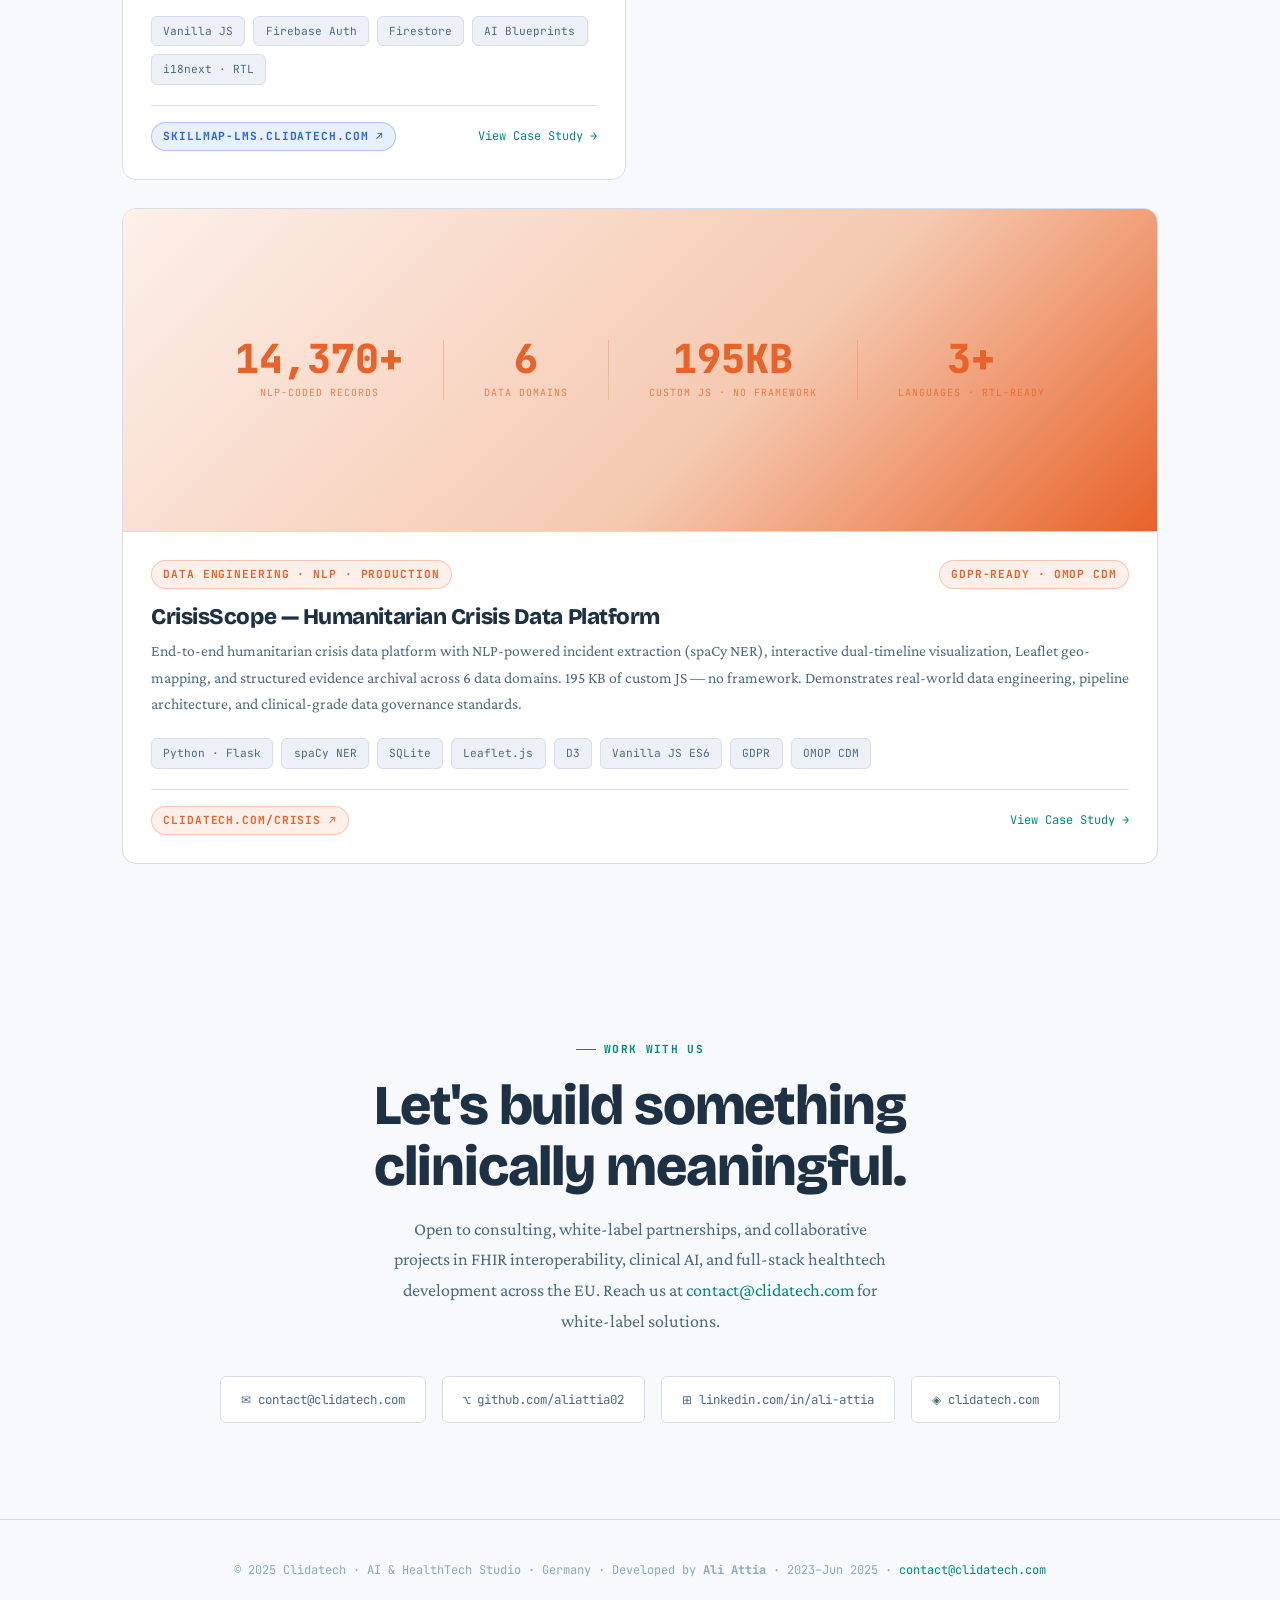
==== commit b0787130: "Update index.html" ====
--- a/index.html
+++ b/index.html
@@ -395,9 +395,12 @@
         <a href="https://github.com/aliattia02" target="_blank" rel="noopener" class="btn btn-ghost">GitHub ↗</a>
       </div>
 
-      <!-- Floating info card -->
       <div class="hero-card fade-up-4">
         <div class="hero-card-title">// Studio</div>
+        <div class="hero-stat-row">
+          <span class="hero-stat-key">Lead Developer</span>
+          <span class="hero-stat-val">Ali Attia · 2023–Jun 2025</span>
+        </div>
         <div class="hero-stat-row">
           <span class="hero-stat-key">Location</span>
           <span class="hero-stat-val">Germany (CET)</span>
@@ -434,14 +437,13 @@
           <div class="label" style="margin-bottom:1.25rem;">About Clidatech</div>
           <h2>Where clinical depth<br>meets engineering precision.</h2>
           <p>
-            Clidatech is a healthcare technology studio founded and built by
-            <strong style="color:var(--white)">Ali Attia</strong> — a licensed pharmacist and
-            M.Sc. Digital Health graduate. We build production-grade medical platforms that
-            close the gap between what clinicians need and what engineers typically deliver —
-            from FHIR-native backends to AI-assisted clinical coding.
+            Clidatech is a healthcare technology studio. All projects on this platform were
+            designed and developed by <strong style="color:var(--white)">Ali Attia</strong> —
+            a licensed pharmacist and M.Sc. Digital Health graduate, serving as Lead Developer
+            from 2023 through June 2025.
           </p>
           <p>
-            Our flagship product, DiaTwin, received a clinical validation score of
+            Flagship product DiaTwin received a clinical validation score of
             <strong style="color:var(--teal)">8.7/10</strong> from clinical diabetologists
             at LMU Munich, and is on a CE Class IIa + DiGA Fast-Track pathway.
           </p>
@@ -841,7 +843,7 @@
 
   <footer>
     <div class="container">
-      <p>© 2025 Clidatech · AI &amp; HealthTech Studio · Germany · Built by <strong>Ali Attia</strong> · <a href="mailto:contact@clidatech.com">contact@clidatech.com</a></p>
+      <p>© 2025 Clidatech · AI &amp; HealthTech Studio · Germany · Developed by <strong>Ali Attia</strong> · 2023–Jun 2025 · <a href="mailto:contact@clidatech.com">contact@clidatech.com</a></p>
     </div>
   </footer>
 
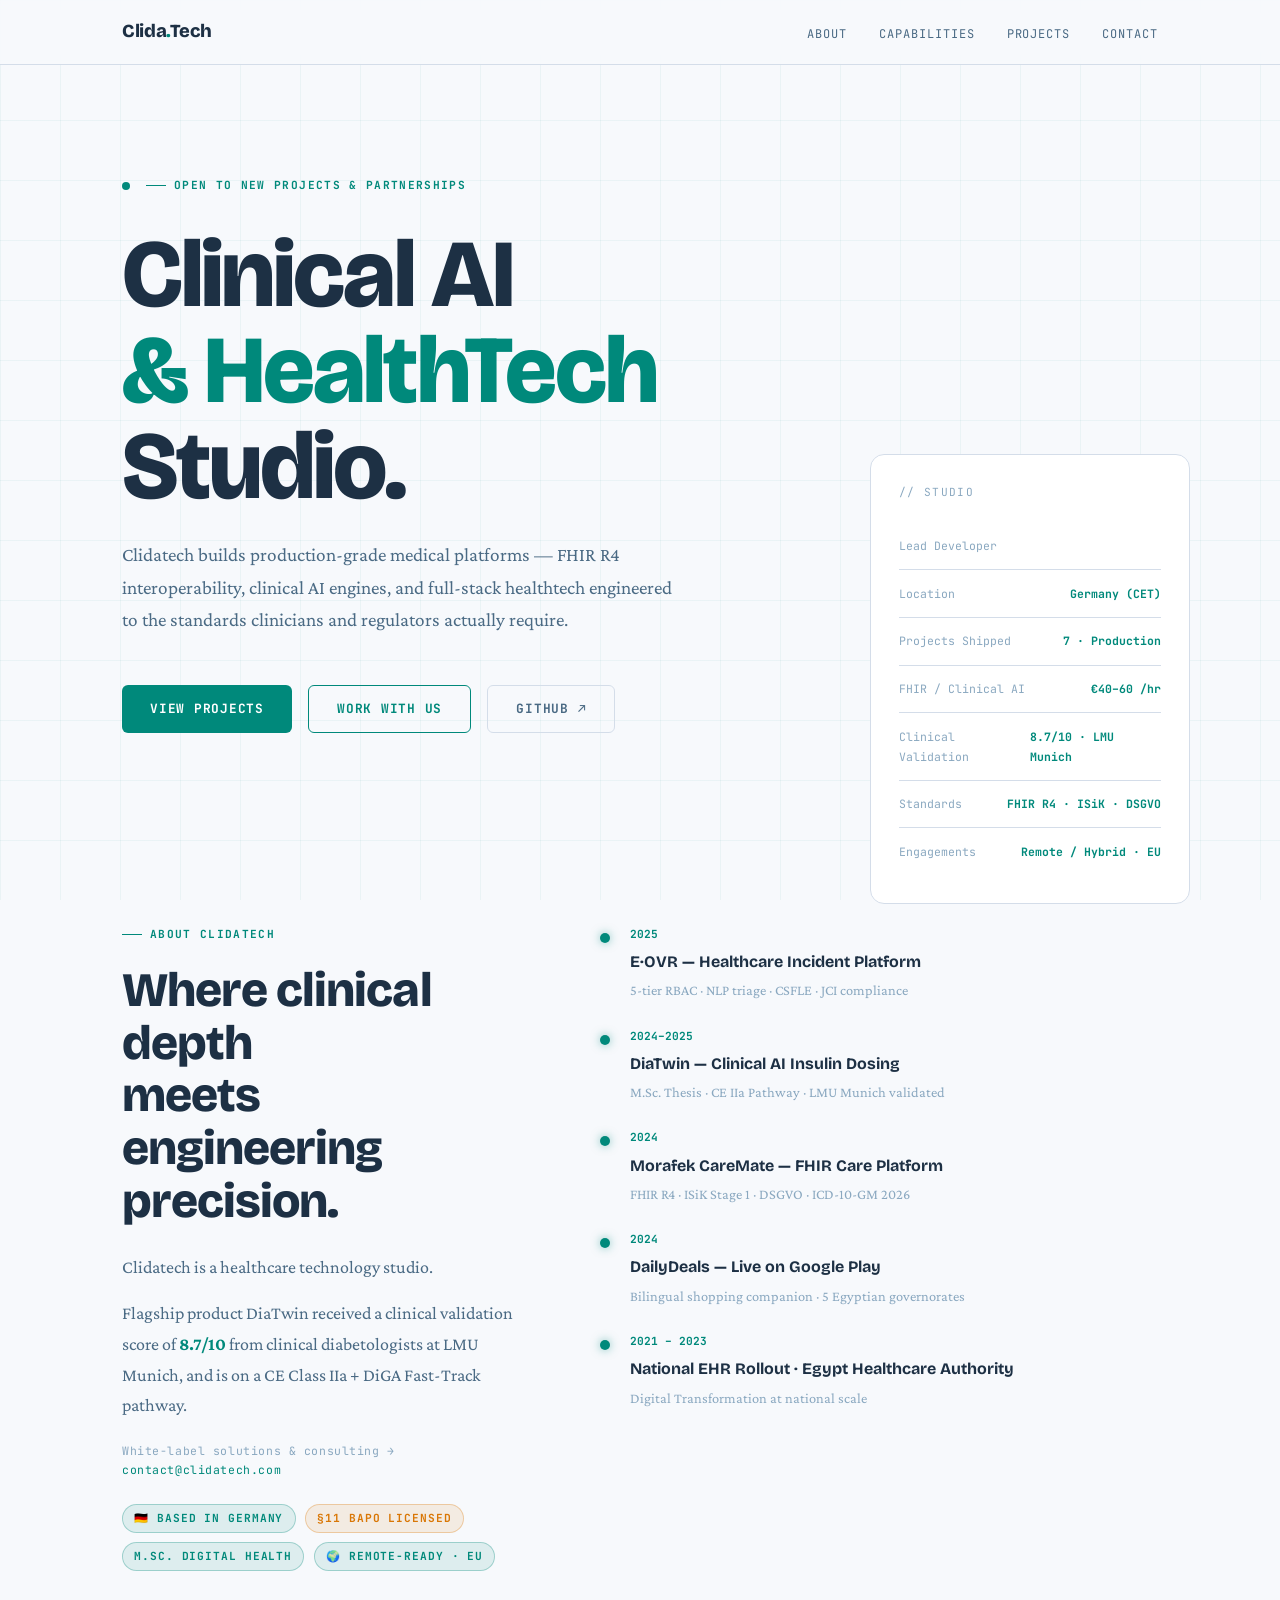
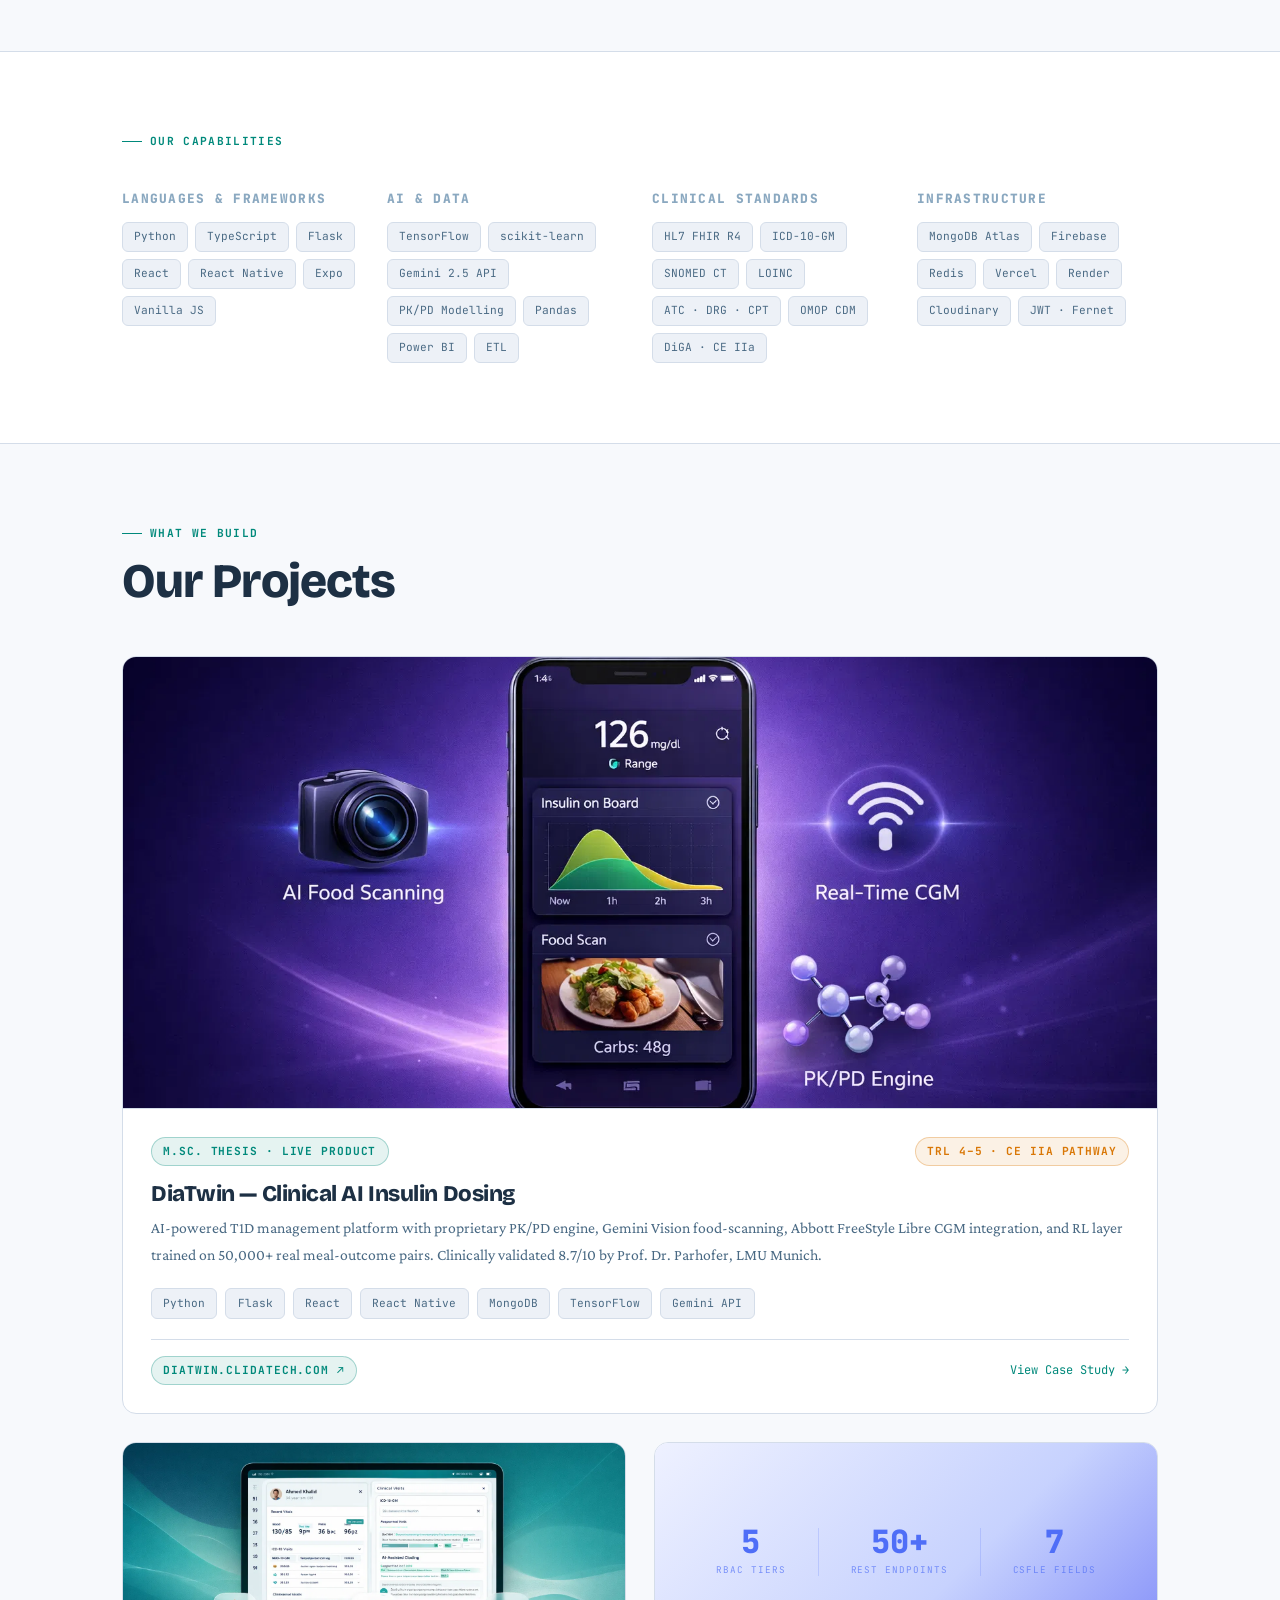
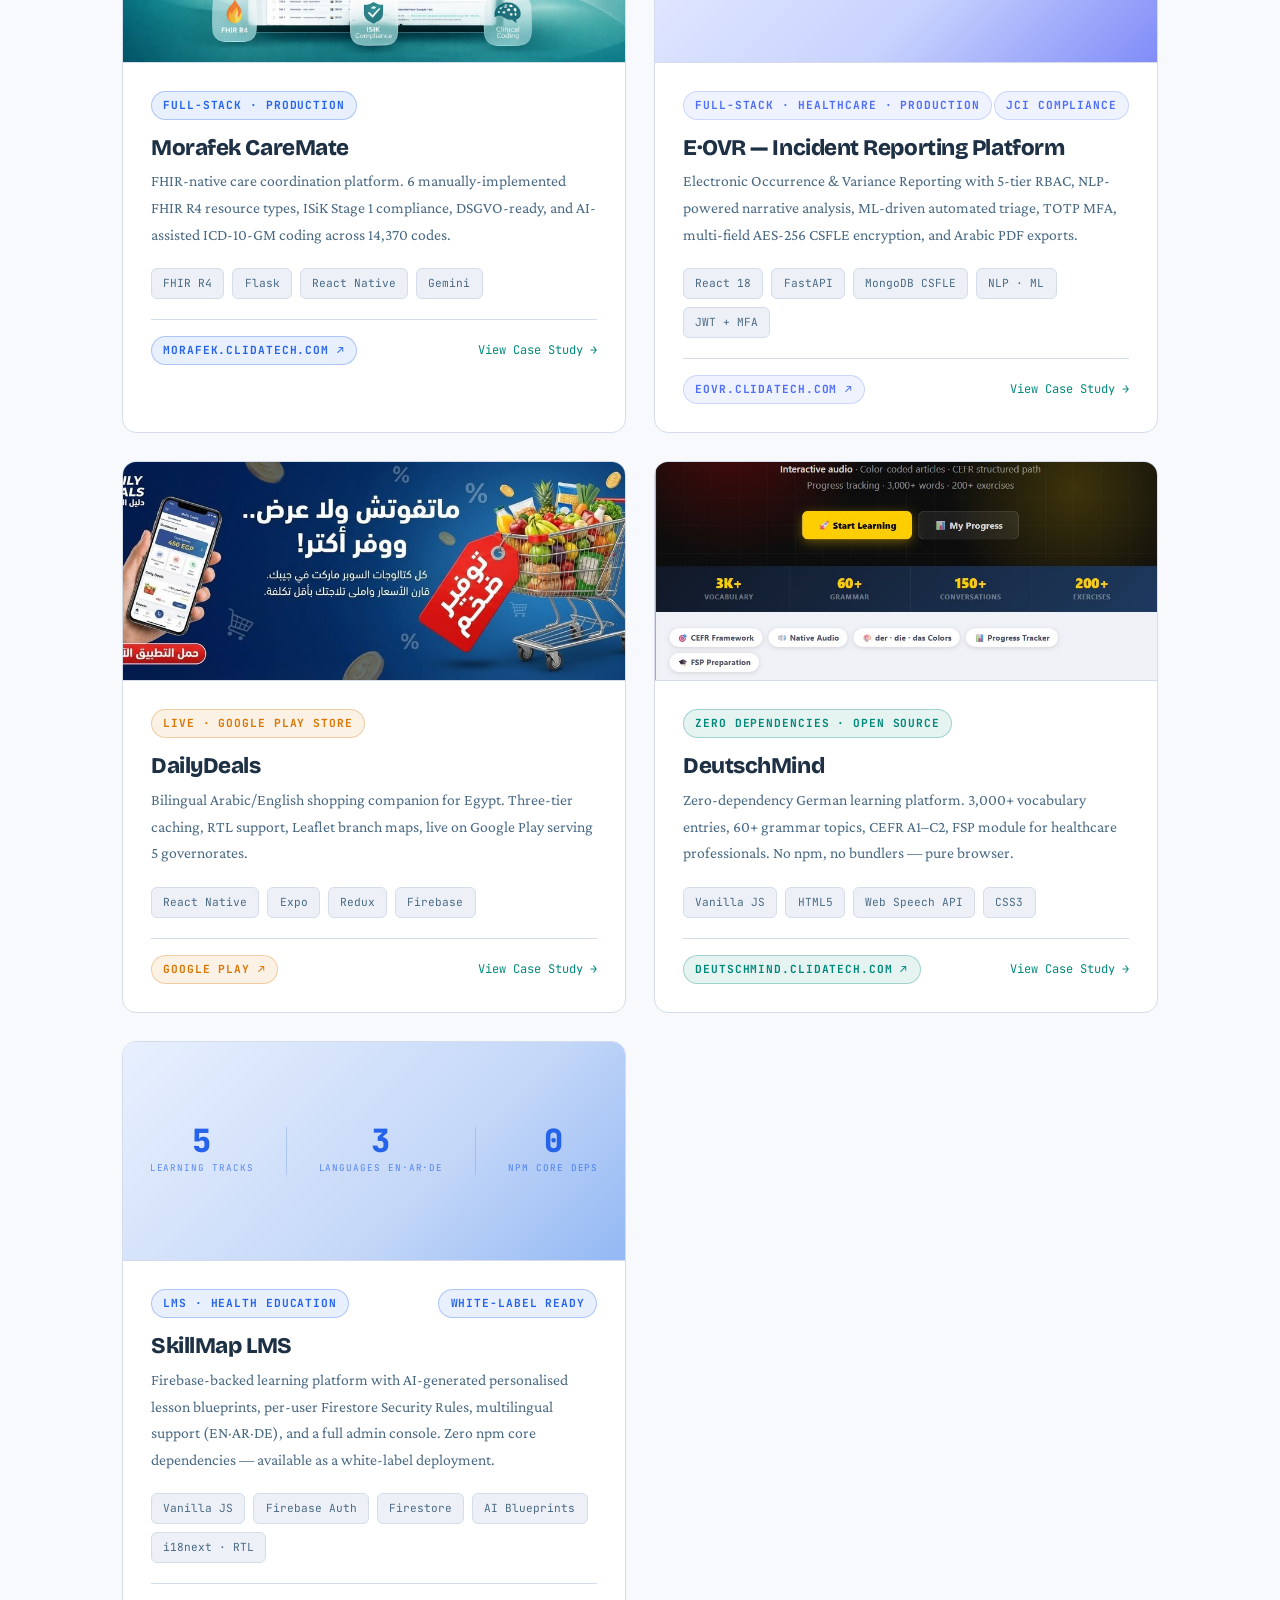
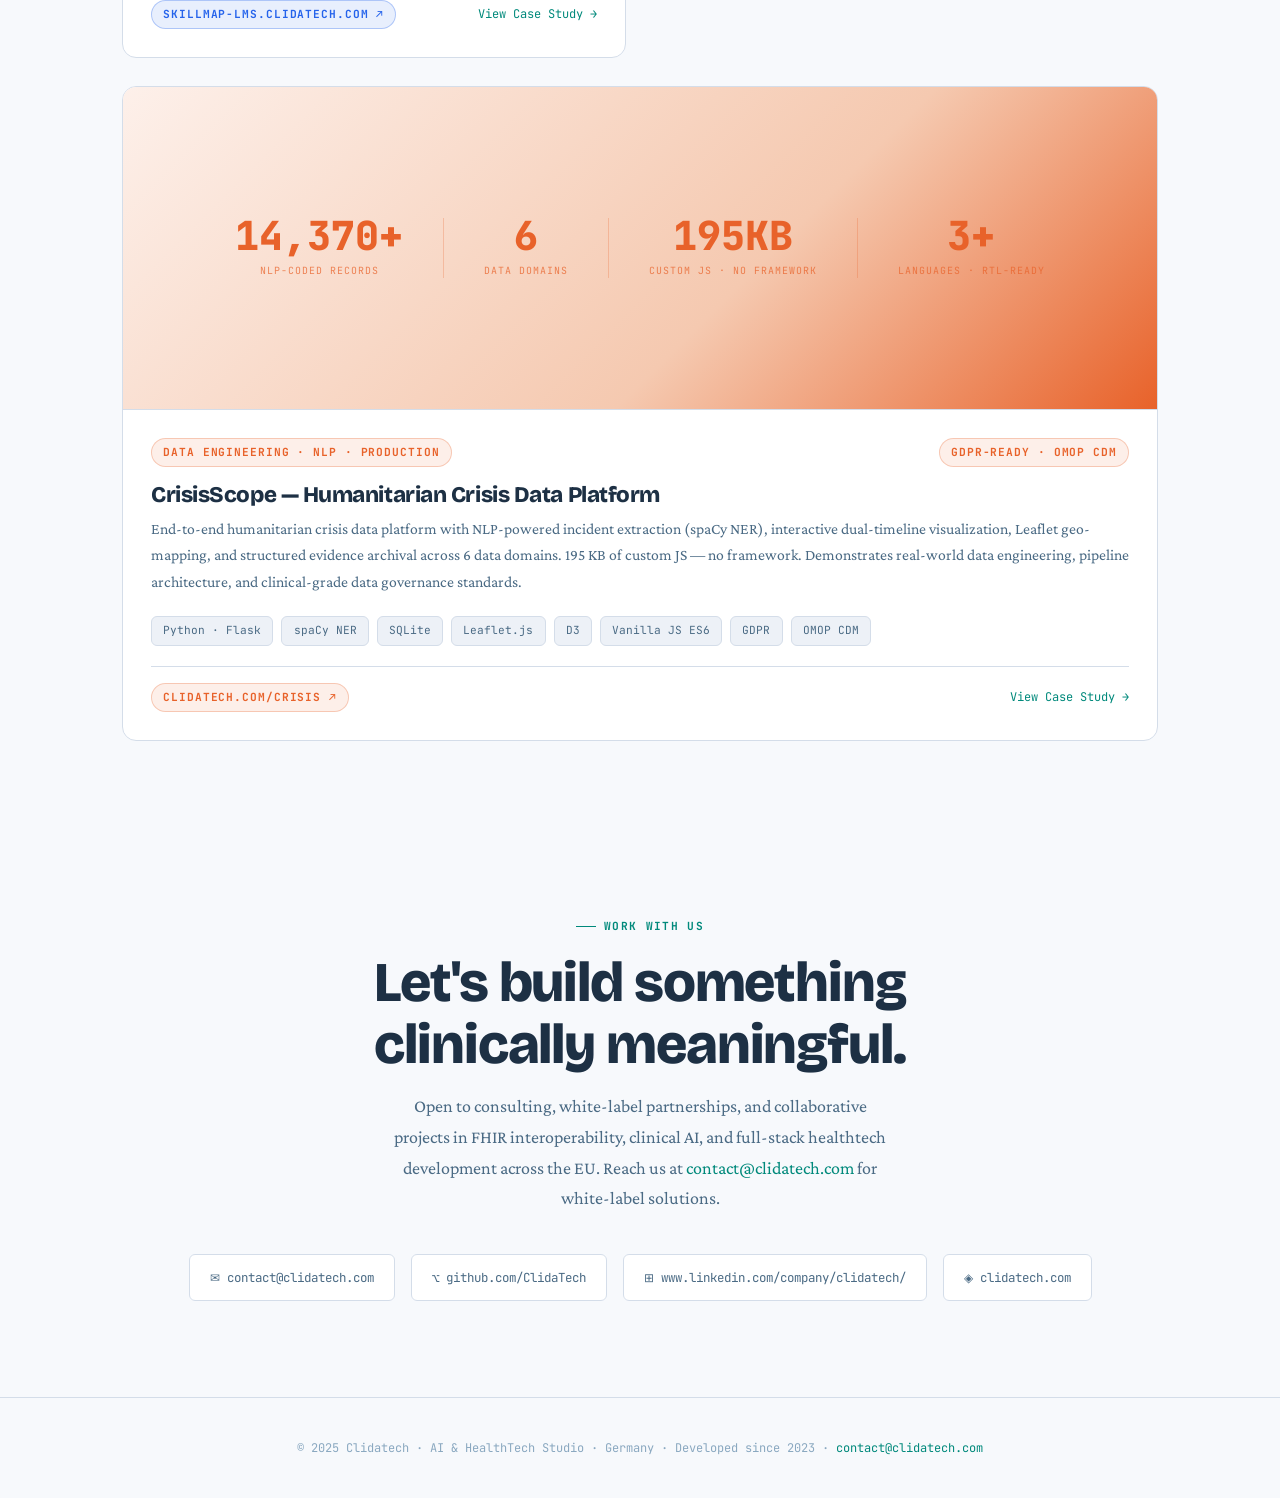
==== commit 79db2506: "Fix contact links and update developer timeline Updated contact links and modified developer informa" ====
--- a/index.html
+++ b/index.html
@@ -106,7 +106,7 @@
       display: grid;
       grid-template-columns: 1fr 1.4fr;
       gap: 5rem;
-      align-items: start;
+      gn-items: start;
     }
 
     .about-left h2 {
@@ -399,7 +399,6 @@
         <div class="hero-card-title">// Studio</div>
         <div class="hero-stat-row">
           <span class="hero-stat-key">Lead Developer</span>
-          <span class="hero-stat-val">Ali Attia · 2023–Jun 2025</span>
         </div>
         <div class="hero-stat-row">
           <span class="hero-stat-key">Location</span>
@@ -437,10 +436,7 @@
           <div class="label" style="margin-bottom:1.25rem;">About Clidatech</div>
           <h2>Where clinical depth<br>meets engineering precision.</h2>
           <p>
-            Clidatech is a healthcare technology studio. All projects on this platform were
-            designed and developed by <strong style="color:var(--white)">Ali Attia</strong> —
-            a licensed pharmacist and M.Sc. Digital Health graduate, serving as Lead Developer
-            from 2023 through June 2025.
+            Clidatech is a healthcare technology studio. 
           </p>
           <p>
             Flagship product DiaTwin received a clinical validation score of
@@ -828,11 +824,11 @@
         <a href="mailto:contact@clidatech.com" class="contact-item">
           ✉ contact@clidatech.com
         </a>
-        <a href="https://github.com/aliattia02" target="_blank" rel="noopener" class="contact-item">
-          ⌥ github.com/aliattia02
-        </a>
-        <a href="https://linkedin.com/in/ali-attia-74748bb4" target="_blank" rel="noopener" class="contact-item">
-          ⊞ linkedin.com/in/ali-attia
+        <a href="https://github.com/ClidaTech" target="_blank" rel="noopener" class="contact-item">
+          ⌥ github.com/ClidaTech
+        </a>
+        <a href="https://www.linkedin.com/company/clidatech/" target="_blank" rel="noopener" class="contact-item">
+          ⊞ www.linkedin.com/company/clidatech/
         </a>
         <a href="https://clidatech.com" target="_blank" rel="noopener" class="contact-item">
           ◈ clidatech.com
@@ -843,7 +839,7 @@
 
   <footer>
     <div class="container">
-      <p>© 2025 Clidatech · AI &amp; HealthTech Studio · Germany · Developed by <strong>Ali Attia</strong> · 2023–Jun 2025 · <a href="mailto:contact@clidatech.com">contact@clidatech.com</a></p>
+      <p>© 2025 Clidatech · AI &amp; HealthTech Studio · Germany · Developed since 2023 · <a href="mailto:contact@clidatech.com">contact@clidatech.com</a></p>
     </div>
   </footer>
 
